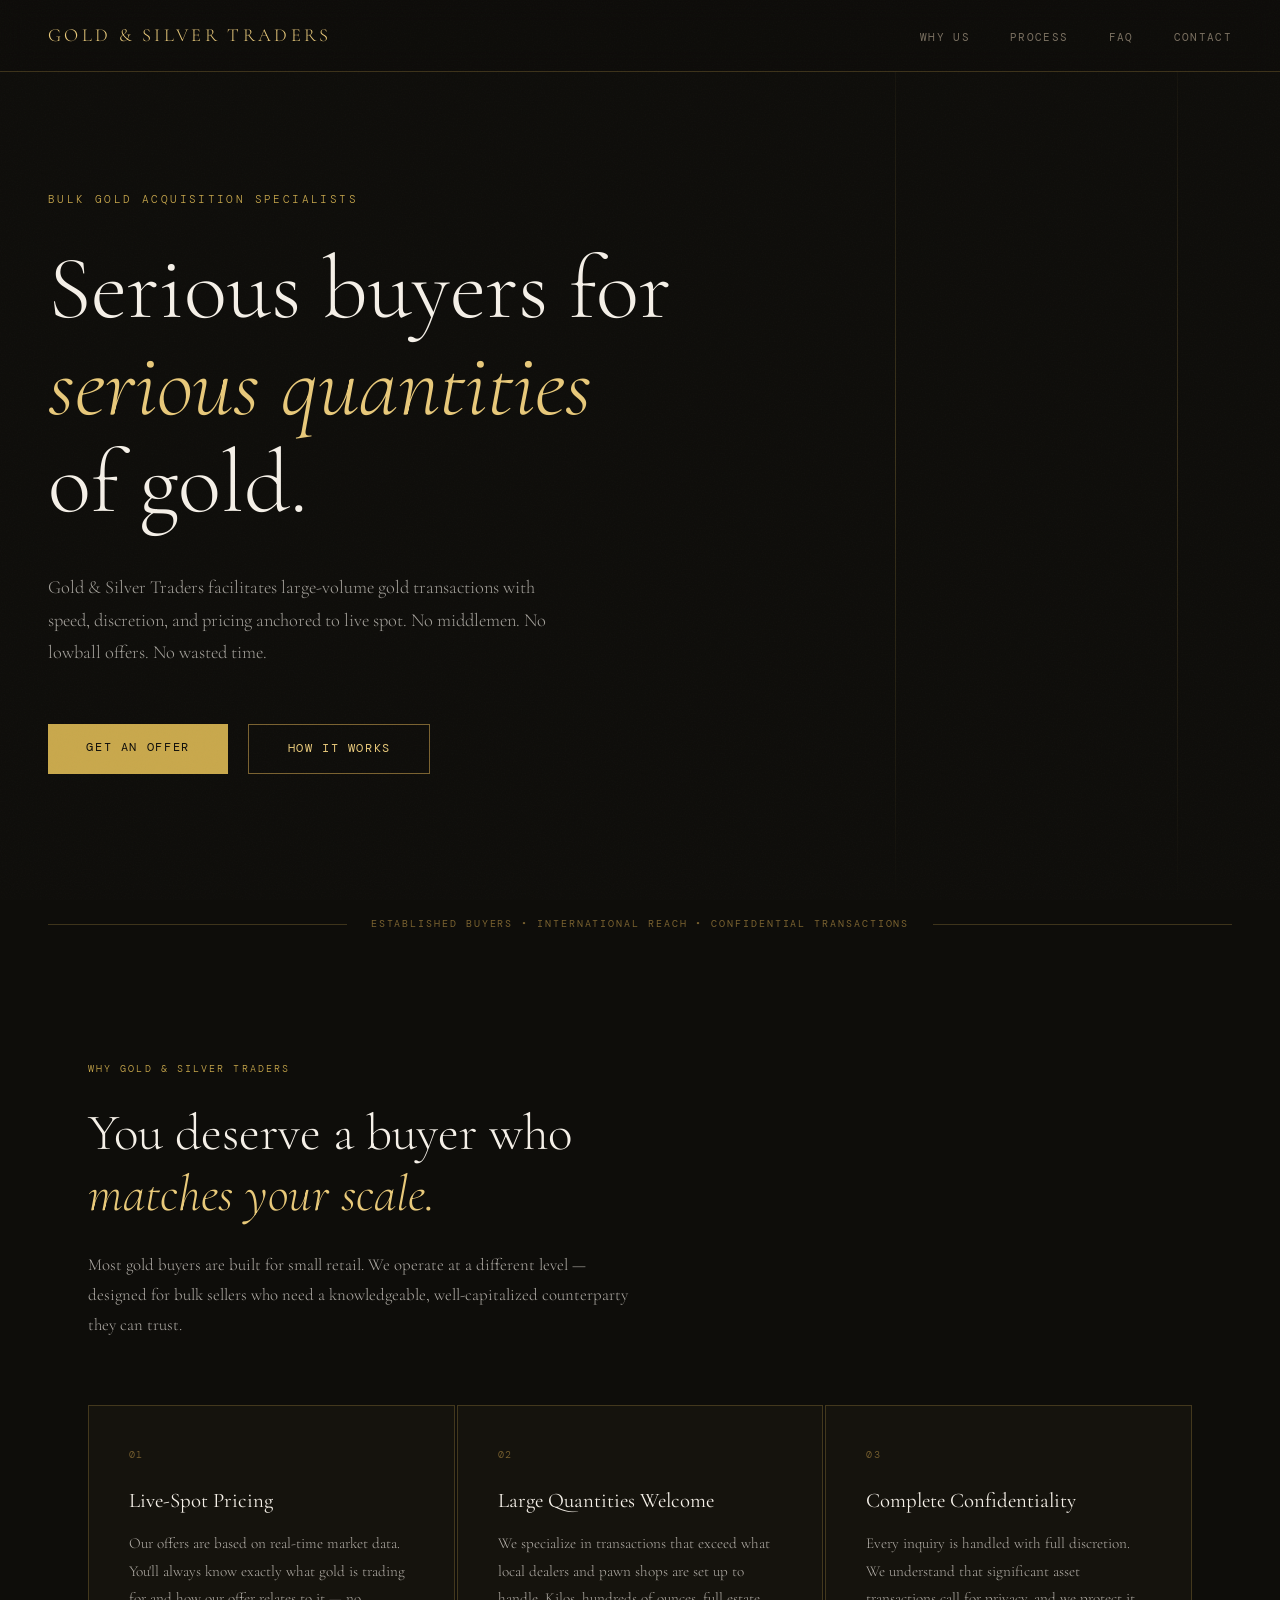
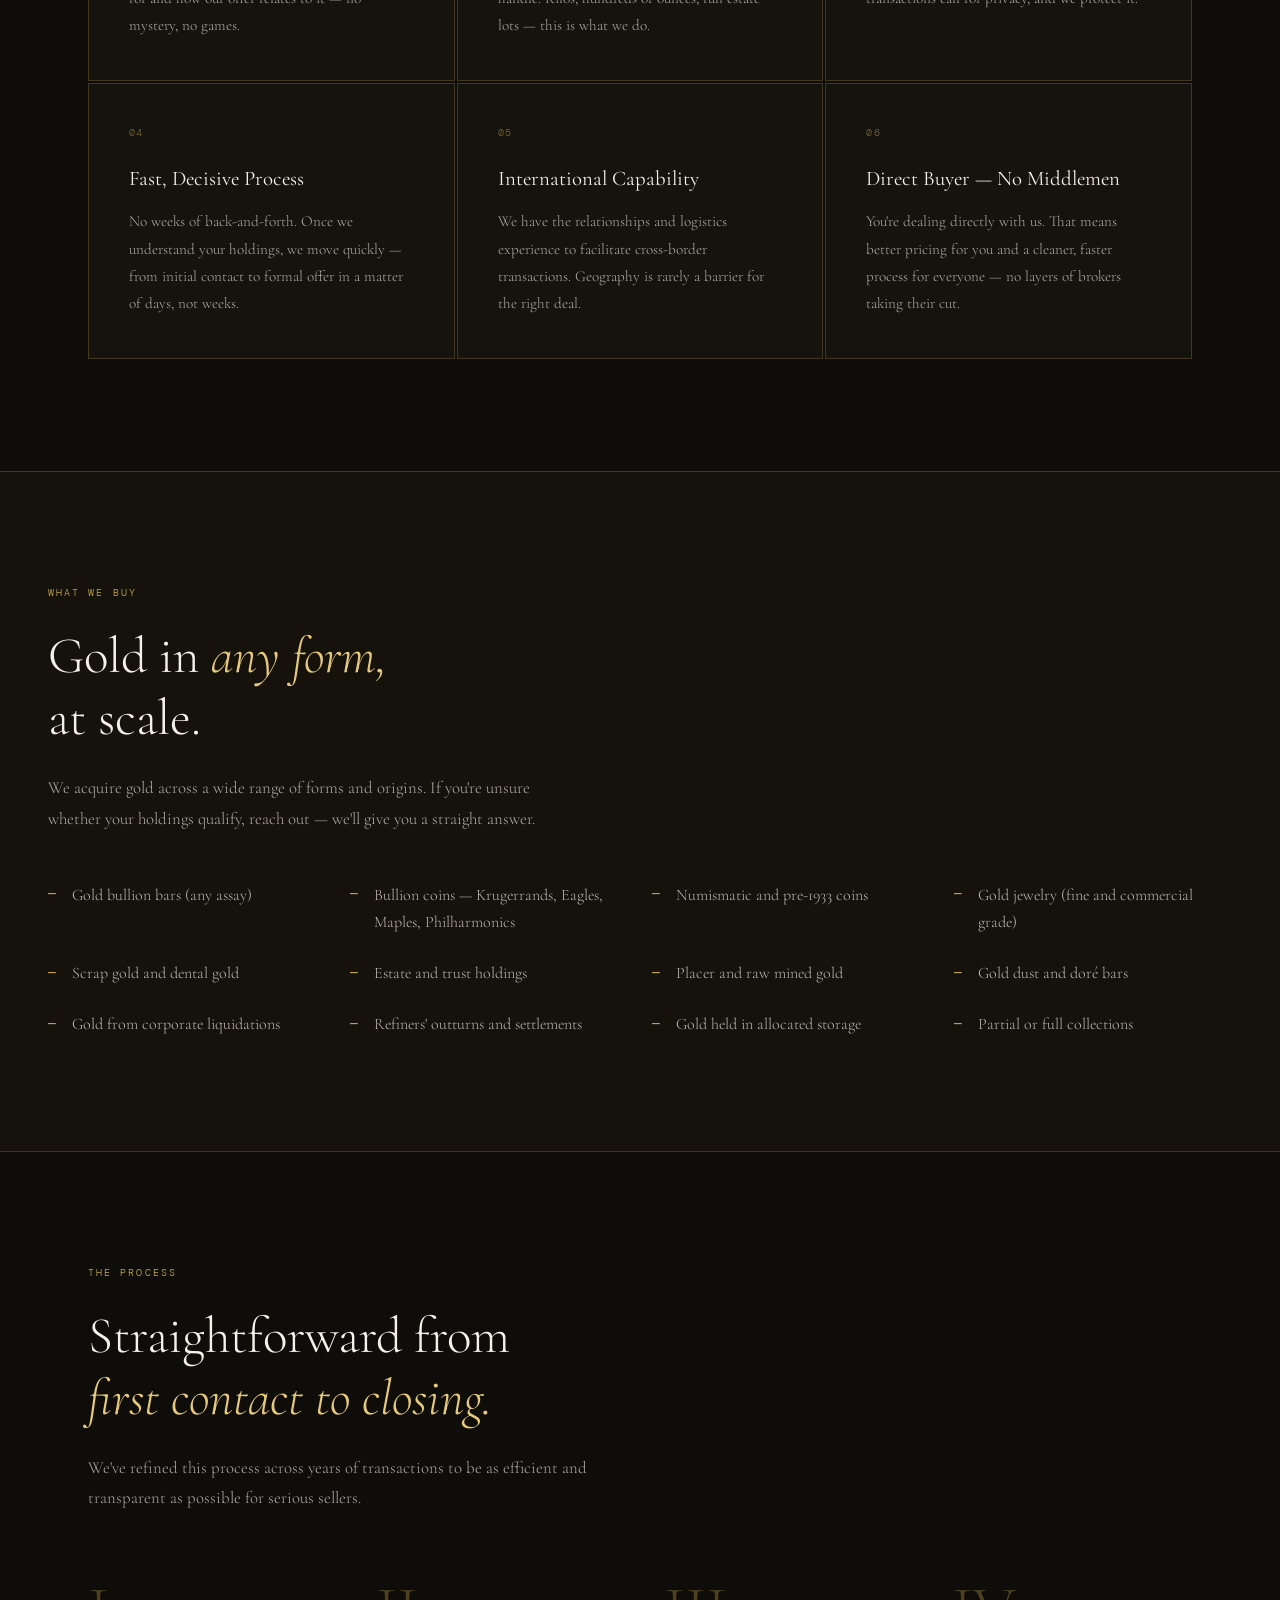
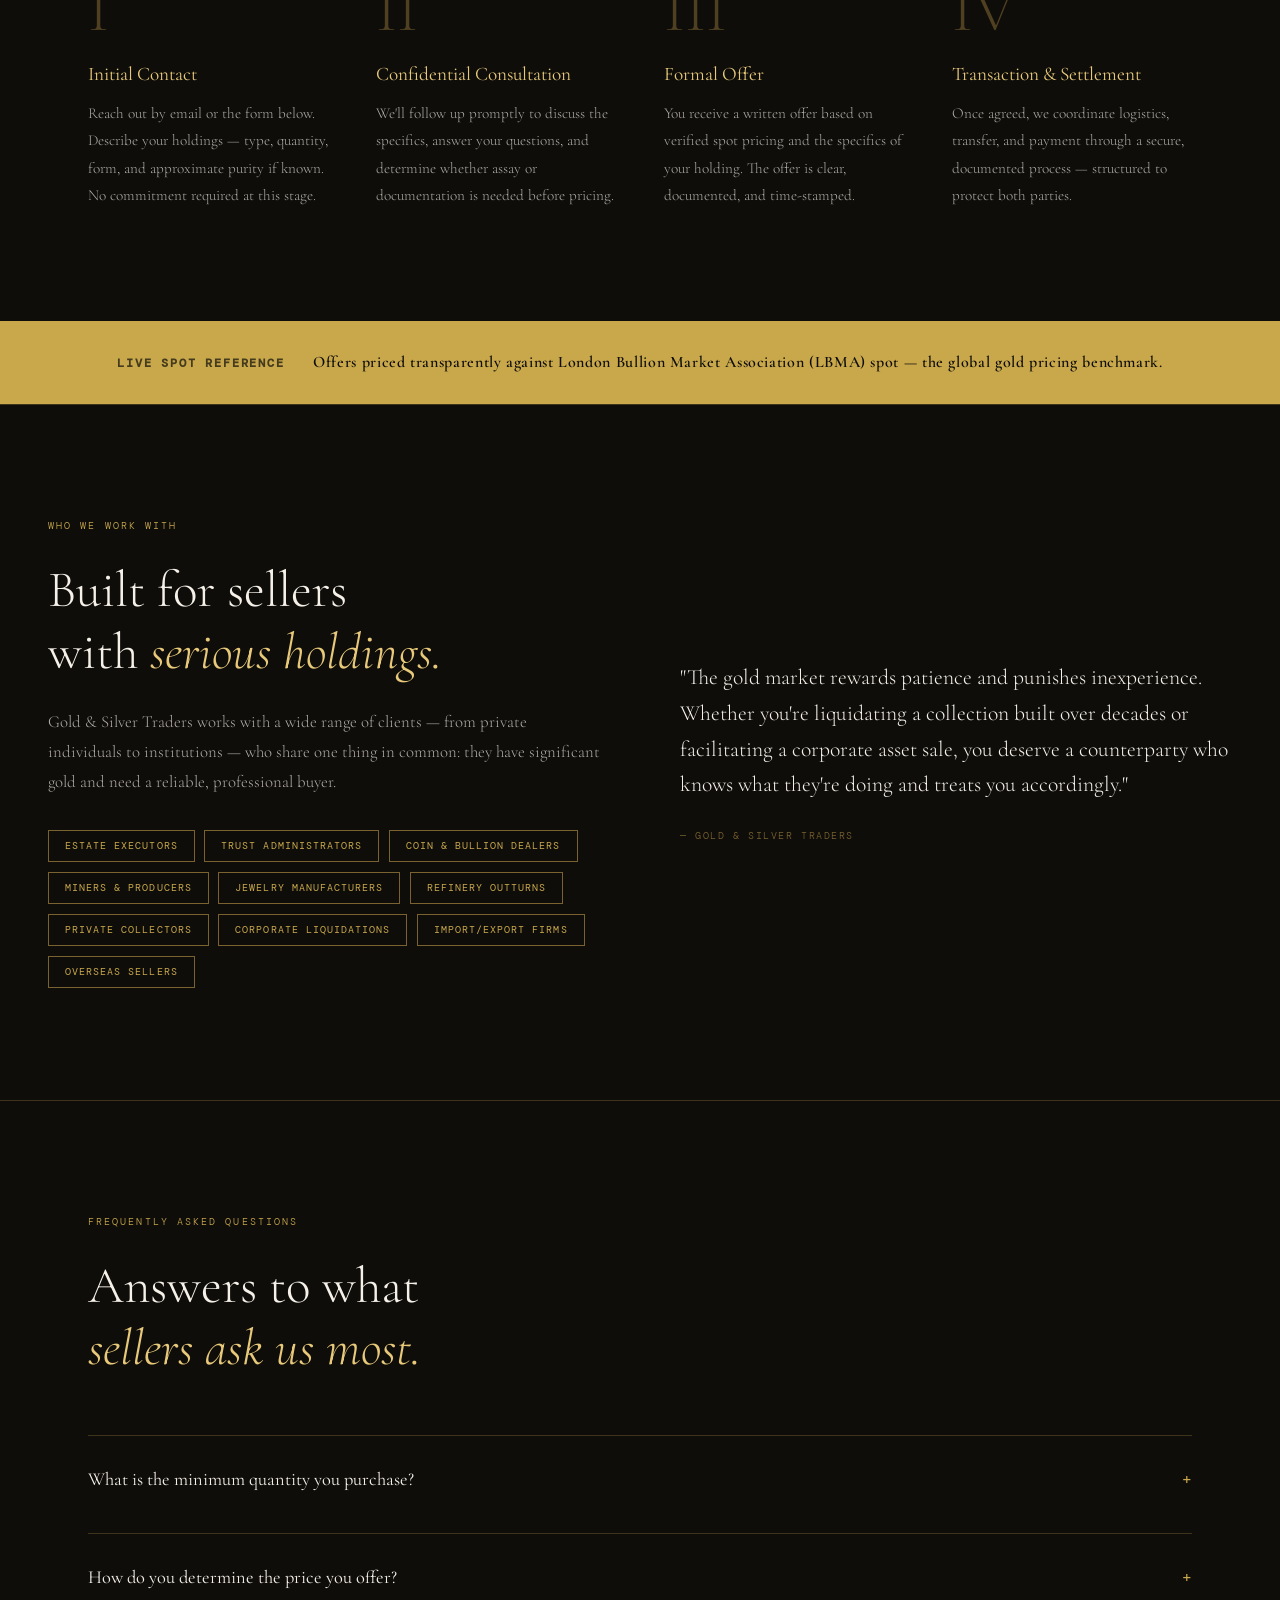
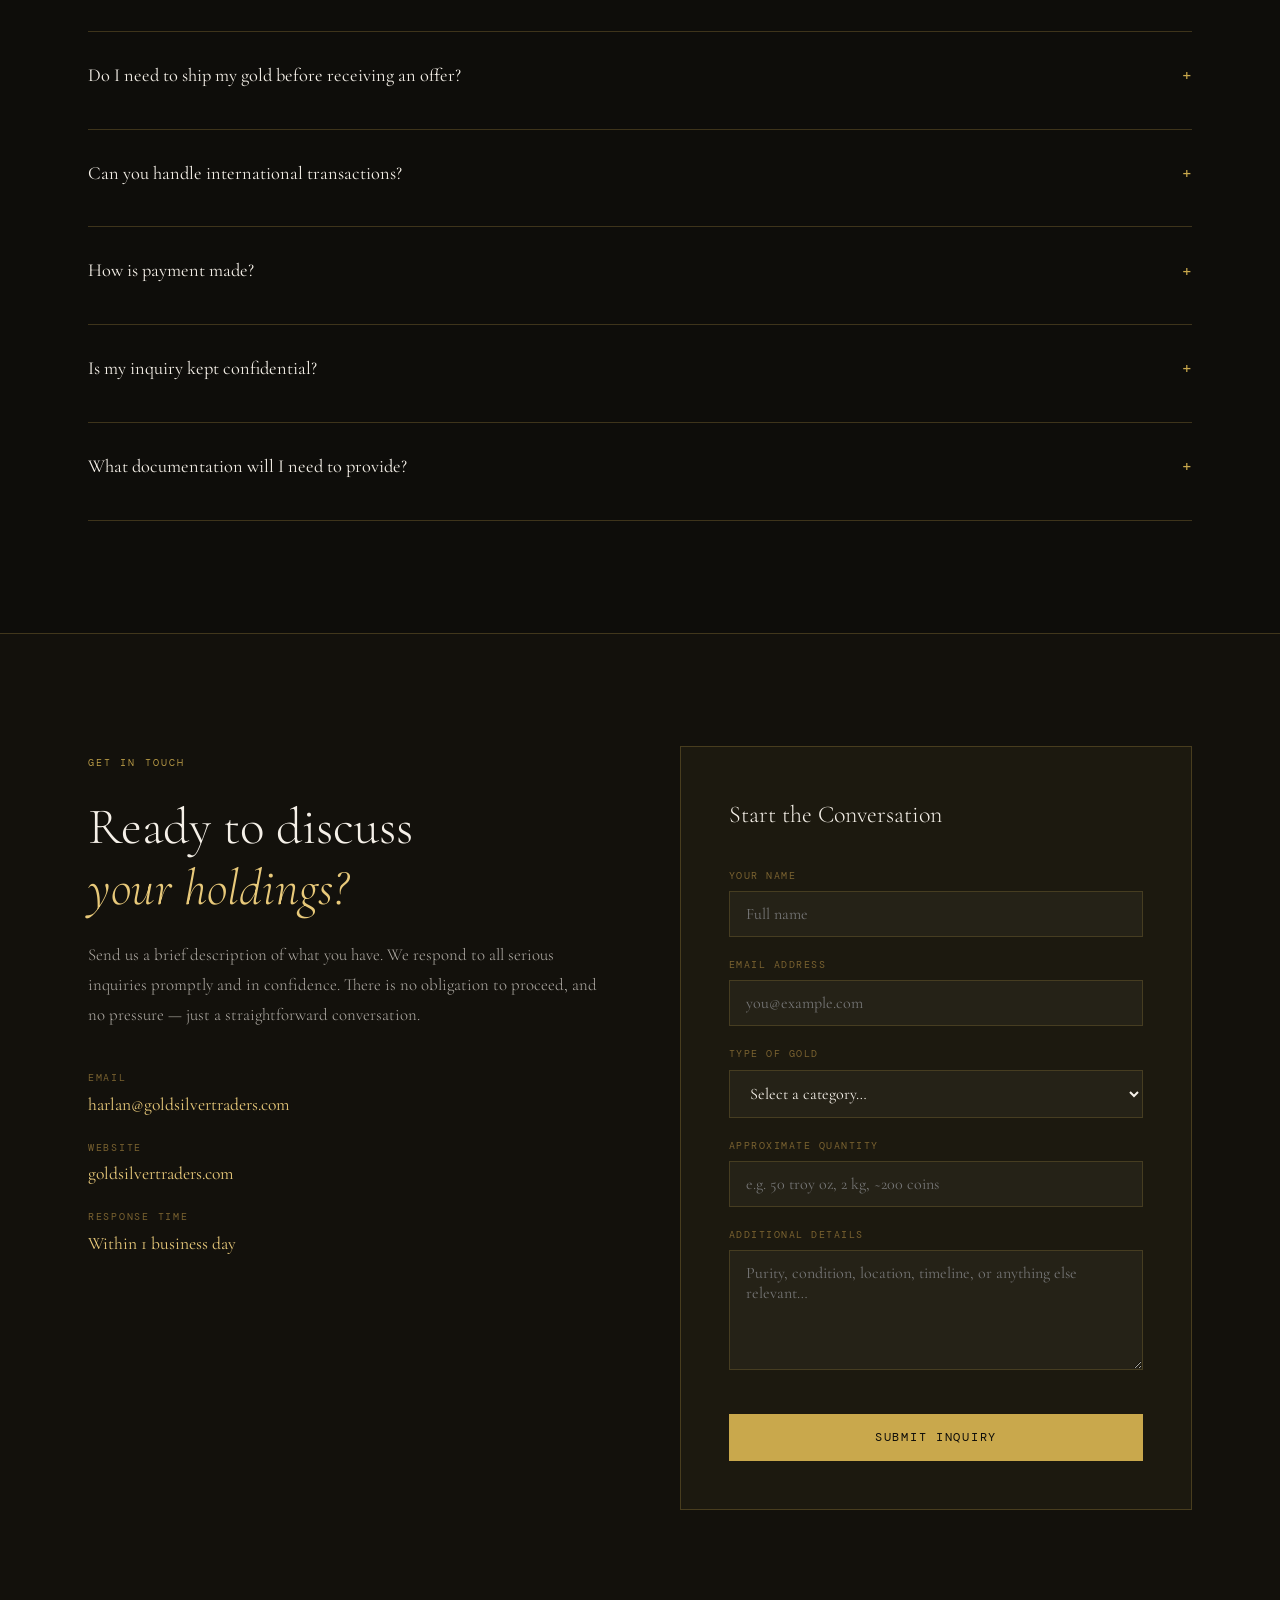
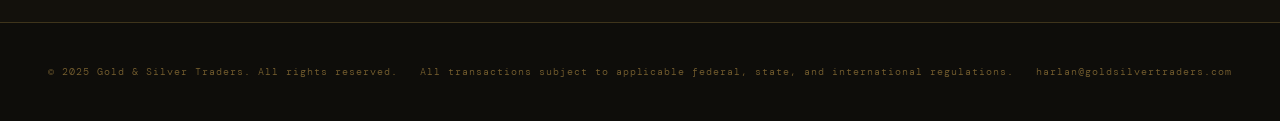
==== index.html @ c1618e03 "Add files via upload" ====
<!DOCTYPE html>
<html lang="en">
<head>
  <meta charset="UTF-8" />
  <meta name="viewport" content="width=device-width, initial-scale=1.0" />
  <title>Gold & Silver Traders — Serious Buyers of Bulk Gold</title>
  <meta name="description" content="Gold & Silver Traders facilitates large-quantity gold transactions for institutions, estates, miners, and dealers. Get a fair, fast, confidential offer." />
  <link rel="preconnect" href="https://fonts.googleapis.com" />
  <link href="https://fonts.googleapis.com/css2?family=Cormorant+Garamond:ital,wght@0,300;0,400;0,600;1,300;1,400&family=DM+Mono:wght@300;400&display=swap" rel="stylesheet" />

  <style>
    :root {
      --gold:       #C9A84C;
      --gold-light: #E8C97A;
      --gold-dim:   #7A6230;
      --ink:        #0E0D0A;
      --paper:      #F5F0E8;
      --paper-deep: #EDE6D6;
      --rule:       rgba(201,168,76,0.25);
      --text:       #2A2619;
      --muted:      #7A7060;
    }

    *, *::before, *::after { box-sizing: border-box; margin: 0; padding: 0; }

    html { scroll-behavior: smooth; }

    body {
      background: var(--ink);
      color: var(--paper);
      font-family: 'Cormorant Garamond', Georgia, serif;
      font-size: 18px;
      line-height: 1.7;
      overflow-x: hidden;
    }

    /* ── TEXTURE OVERLAY ── */
    body::before {
      content: '';
      position: fixed;
      inset: 0;
      background-image: url("data:image/svg+xml,%3Csvg xmlns='http://www.w3.org/2000/svg' width='300' height='300'%3E%3Cfilter id='n'%3E%3CfeTurbulence type='fractalNoise' baseFrequency='0.75' numOctaves='4' stitchTiles='stitch'/%3E%3C/filter%3E%3Crect width='300' height='300' filter='url(%23n)' opacity='0.04'/%3E%3C/svg%3E");
      pointer-events: none;
      z-index: 1000;
      opacity: 0.6;
    }

    /* ── NAV ── */
    nav {
      position: fixed;
      top: 0; left: 0; right: 0;
      z-index: 900;
      display: flex;
      justify-content: space-between;
      align-items: center;
      padding: 1.25rem 3rem;
      border-bottom: 1px solid var(--rule);
      background: rgba(14,13,10,0.92);
      backdrop-filter: blur(12px);
    }

    .nav-logo {
      font-family: 'Cormorant Garamond', serif;
      font-size: 1.15rem;
      font-weight: 300;
      letter-spacing: 0.18em;
      text-transform: uppercase;
      color: var(--gold-light);
    }

    .nav-links {
      display: flex;
      gap: 2.5rem;
      list-style: none;
    }

    .nav-links a {
      font-family: 'DM Mono', monospace;
      font-size: 0.7rem;
      letter-spacing: 0.12em;
      text-transform: uppercase;
      color: var(--muted);
      text-decoration: none;
      transition: color 0.2s;
    }
    .nav-links a:hover { color: var(--gold-light); }

    /* ── HERO ── */
    .hero {
      min-height: 100vh;
      display: flex;
      flex-direction: column;
      justify-content: center;
      padding: 10rem 3rem 6rem;
      position: relative;
      overflow: hidden;
    }

    .hero-bg-line {
      position: absolute;
      right: 8%;
      top: 0; bottom: 0;
      width: 1px;
      background: linear-gradient(to bottom, transparent, var(--gold-dim), transparent);
      opacity: 0.4;
    }
    .hero-bg-line-2 {
      position: absolute;
      right: 30%;
      top: 0; bottom: 0;
      width: 1px;
      background: linear-gradient(to bottom, transparent, var(--rule), transparent);
    }

    .hero-eyebrow {
      font-family: 'DM Mono', monospace;
      font-size: 0.68rem;
      letter-spacing: 0.22em;
      text-transform: uppercase;
      color: var(--gold);
      margin-bottom: 2rem;
      opacity: 0;
      animation: fadeUp 0.8s 0.2s forwards;
    }

    .hero-headline {
      font-size: clamp(3rem, 7vw, 6.5rem);
      font-weight: 300;
      line-height: 1.08;
      max-width: 800px;
      color: var(--paper);
      opacity: 0;
      animation: fadeUp 0.9s 0.35s forwards;
    }

    .hero-headline em {
      font-style: italic;
      color: var(--gold-light);
    }

    .hero-sub {
      margin-top: 2.5rem;
      max-width: 520px;
      font-size: 1.15rem;
      font-weight: 300;
      color: rgba(245,240,232,0.65);
      line-height: 1.75;
      opacity: 0;
      animation: fadeUp 0.9s 0.55s forwards;
    }

    .hero-cta-group {
      margin-top: 3.5rem;
      display: flex;
      gap: 1.25rem;
      flex-wrap: wrap;
      opacity: 0;
      animation: fadeUp 0.9s 0.7s forwards;
    }

    .btn-primary {
      display: inline-block;
      padding: 0.9rem 2.4rem;
      background: var(--gold);
      color: var(--ink);
      font-family: 'DM Mono', monospace;
      font-size: 0.72rem;
      letter-spacing: 0.14em;
      text-transform: uppercase;
      text-decoration: none;
      transition: background 0.2s, transform 0.15s;
    }
    .btn-primary:hover { background: var(--gold-light); transform: translateY(-2px); }

    .btn-ghost {
      display: inline-block;
      padding: 0.9rem 2.4rem;
      border: 1px solid var(--gold-dim);
      color: var(--gold-light);
      font-family: 'DM Mono', monospace;
      font-size: 0.72rem;
      letter-spacing: 0.14em;
      text-transform: uppercase;
      text-decoration: none;
      transition: border-color 0.2s, color 0.2s, transform 0.15s;
    }
    .btn-ghost:hover { border-color: var(--gold-light); color: var(--paper); transform: translateY(-2px); }

    /* ── DIVIDER ── */
    .rule-section {
      display: flex;
      align-items: center;
      gap: 1.5rem;
      padding: 0 3rem;
      margin: 1rem 0;
    }
    .rule-section::before,
    .rule-section::after {
      content: '';
      flex: 1;
      height: 1px;
      background: var(--rule);
    }
    .rule-section span {
      font-family: 'DM Mono', monospace;
      font-size: 0.6rem;
      letter-spacing: 0.2em;
      text-transform: uppercase;
      color: var(--gold-dim);
      white-space: nowrap;
    }

    /* ── SECTION BASE ── */
    section {
      padding: 7rem 3rem;
      max-width: 1200px;
      margin: 0 auto;
    }

    .section-label {
      font-family: 'DM Mono', monospace;
      font-size: 0.65rem;
      letter-spacing: 0.2em;
      text-transform: uppercase;
      color: var(--gold);
      margin-bottom: 1.5rem;
    }

    h2 {
      font-size: clamp(2rem, 4vw, 3.2rem);
      font-weight: 300;
      line-height: 1.2;
      color: var(--paper);
      margin-bottom: 1.5rem;
    }

    h2 em { font-style: italic; color: var(--gold-light); }

    p {
      color: rgba(245,240,232,0.7);
      font-size: 1.05rem;
      font-weight: 300;
      line-height: 1.8;
    }

    /* ── WHY SELL ── */
    .why-grid {
      display: grid;
      grid-template-columns: repeat(auto-fit, minmax(280px, 1fr));
      gap: 2px;
      margin-top: 4rem;
    }

    .why-card {
      background: rgba(201,168,76,0.04);
      border: 1px solid var(--rule);
      padding: 2.5rem;
      position: relative;
      transition: background 0.3s;
    }
    .why-card:hover { background: rgba(201,168,76,0.08); }

    .why-card .card-num {
      font-family: 'DM Mono', monospace;
      font-size: 0.6rem;
      letter-spacing: 0.15em;
      color: var(--gold-dim);
      margin-bottom: 1.25rem;
    }

    .why-card h3 {
      font-size: 1.3rem;
      font-weight: 400;
      color: var(--paper);
      margin-bottom: 0.75rem;
    }

    .why-card p {
      font-size: 0.95rem;
    }

    /* ── WHAT WE BUY ── */
    .buy-section { background: rgba(245,240,232,0.025); }

    .buy-list {
      margin-top: 3rem;
      display: grid;
      grid-template-columns: repeat(auto-fit, minmax(220px, 1fr));
      gap: 1.5rem;
    }

    .buy-item {
      display: flex;
      align-items: flex-start;
      gap: 1rem;
    }

    .buy-item::before {
      content: '—';
      color: var(--gold);
      font-family: 'DM Mono', monospace;
      font-size: 0.8rem;
      flex-shrink: 0;
      margin-top: 0.1rem;
    }

    .buy-item span {
      color: rgba(245,240,232,0.75);
      font-size: 1rem;
      font-weight: 300;
    }

    /* ── HOW IT WORKS ── */
    .process-steps {
      margin-top: 4rem;
      display: grid;
      grid-template-columns: repeat(auto-fit, minmax(200px, 1fr));
      gap: 3rem;
      position: relative;
    }

    .step {
      position: relative;
    }

    .step-num {
      font-family: 'Cormorant Garamond', serif;
      font-size: 4rem;
      font-weight: 300;
      color: var(--gold-dim);
      line-height: 1;
      margin-bottom: 1rem;
      opacity: 0.6;
    }

    .step h3 {
      font-size: 1.2rem;
      font-weight: 400;
      color: var(--gold-light);
      margin-bottom: 0.6rem;
    }

    .step p { font-size: 0.95rem; }

    /* ── WHO WE SERVE ── */
    .who-section {
      border-top: 1px solid var(--rule);
      border-bottom: 1px solid var(--rule);
    }

    .who-inner {
      display: grid;
      grid-template-columns: 1fr 1fr;
      gap: 5rem;
      align-items: center;
    }

    .who-tags {
      display: flex;
      flex-wrap: wrap;
      gap: 0.6rem;
      margin-top: 2rem;
    }

    .tag {
      border: 1px solid var(--gold-dim);
      padding: 0.4rem 1rem;
      font-family: 'DM Mono', monospace;
      font-size: 0.65rem;
      letter-spacing: 0.1em;
      text-transform: uppercase;
      color: var(--gold);
    }

    /* ── PRICING NOTE ── */
    .pricing-strip {
      background: var(--gold);
      color: var(--ink);
      text-align: center;
      padding: 1.75rem 3rem;
      font-size: 1rem;
      font-weight: 600;
      letter-spacing: 0.04em;
    }

    .pricing-strip span {
      font-family: 'DM Mono', monospace;
      font-size: 0.75rem;
      letter-spacing: 0.15em;
      text-transform: uppercase;
      margin-right: 1.5rem;
      opacity: 0.7;
    }

    /* ── FAQ ── */
    .faq-list {
      margin-top: 3.5rem;
      display: flex;
      flex-direction: column;
      gap: 0;
    }

    .faq-item {
      border-top: 1px solid var(--rule);
      padding: 1.75rem 0;
    }
    .faq-item:last-child { border-bottom: 1px solid var(--rule); }

    .faq-q {
      font-size: 1.15rem;
      font-weight: 400;
      color: var(--paper);
      margin-bottom: 0.6rem;
      cursor: pointer;
      display: flex;
      justify-content: space-between;
      align-items: center;
    }

    .faq-q::after {
      content: '+';
      font-family: 'DM Mono', monospace;
      font-size: 1rem;
      color: var(--gold);
      flex-shrink: 0;
    }

    .faq-a {
      font-size: 0.98rem;
      color: rgba(245,240,232,0.65);
      line-height: 1.8;
      display: none;
      padding-top: 0.5rem;
    }

    .faq-item.open .faq-a { display: block; }
    .faq-item.open .faq-q::after { content: '−'; }

    /* ── CONTACT ── */
    .contact-section {
      max-width: 1200px;
      margin: 0 auto;
      padding: 7rem 3rem;
      display: grid;
      grid-template-columns: 1fr 1fr;
      gap: 5rem;
      align-items: start;
    }

    .contact-form-wrap {
      background: rgba(201,168,76,0.05);
      border: 1px solid var(--rule);
      padding: 3rem;
    }

    .contact-form-wrap h3 {
      font-size: 1.5rem;
      font-weight: 300;
      color: var(--paper);
      margin-bottom: 2rem;
    }

    .form-row {
      display: flex;
      flex-direction: column;
      gap: 1.25rem;
    }

    .form-field {
      display: flex;
      flex-direction: column;
      gap: 0.4rem;
    }

    label {
      font-family: 'DM Mono', monospace;
      font-size: 0.62rem;
      letter-spacing: 0.15em;
      text-transform: uppercase;
      color: var(--gold-dim);
    }

    input, select, textarea {
      background: rgba(245,240,232,0.04);
      border: 1px solid rgba(201,168,76,0.2);
      color: var(--paper);
      font-family: 'Cormorant Garamond', serif;
      font-size: 1rem;
      padding: 0.75rem 1rem;
      outline: none;
      transition: border-color 0.2s;
      width: 100%;
    }

    input:focus, select:focus, textarea:focus {
      border-color: var(--gold);
    }

    select option { background: var(--ink); }

    textarea { min-height: 120px; resize: vertical; }

    .form-submit {
      margin-top: 1.5rem;
      width: 100%;
      padding: 1rem;
      background: var(--gold);
      color: var(--ink);
      border: none;
      font-family: 'DM Mono', monospace;
      font-size: 0.72rem;
      letter-spacing: 0.15em;
      text-transform: uppercase;
      cursor: pointer;
      transition: background 0.2s;
    }
    .form-submit:hover { background: var(--gold-light); }

    .contact-info { padding-top: 0.5rem; }
    .contact-info h2 { margin-bottom: 1.25rem; }
    .contact-info p { margin-bottom: 1.5rem; }

    .contact-detail {
      margin-top: 2.5rem;
      display: flex;
      flex-direction: column;
      gap: 1.25rem;
    }

    .c-row {
      display: flex;
      flex-direction: column;
      gap: 0.2rem;
    }

    .c-row .c-label {
      font-family: 'DM Mono', monospace;
      font-size: 0.6rem;
      letter-spacing: 0.18em;
      text-transform: uppercase;
      color: var(--gold-dim);
    }

    .c-row a, .c-row span {
      color: var(--gold-light);
      font-size: 1.1rem;
      text-decoration: none;
    }
    .c-row a:hover { text-decoration: underline; }

    /* ── FOOTER ── */
    footer {
      border-top: 1px solid var(--rule);
      padding: 2.5rem 3rem;
      display: flex;
      justify-content: space-between;
      align-items: center;
      flex-wrap: wrap;
      gap: 1rem;
    }

    footer p {
      font-family: 'DM Mono', monospace;
      font-size: 0.62rem;
      letter-spacing: 0.1em;
      color: var(--gold-dim);
    }

    /* ── ANIMATIONS ── */
    @keyframes fadeUp {
      from { opacity: 0; transform: translateY(24px); }
      to   { opacity: 1; transform: translateY(0); }
    }

    /* ── RESPONSIVE ── */
    @media (max-width: 768px) {
      nav { padding: 1rem 1.5rem; }
      .nav-links { gap: 1.5rem; }
      section { padding: 5rem 1.5rem; }
      .hero { padding: 8rem 1.5rem 5rem; }
      .who-inner { grid-template-columns: 1fr; gap: 2.5rem; }
      .contact-section { grid-template-columns: 1fr; padding: 5rem 1.5rem; }
      footer { padding: 2rem 1.5rem; }
    }
  </style>
</head>
<body>

  <!-- NAV -->
  <nav>
    <div class="nav-logo">Gold &amp; Silver Traders</div>
    <ul class="nav-links">
      <li><a href="#why">Why Us</a></li>
      <li><a href="#process">Process</a></li>
      <li><a href="#faq">FAQ</a></li>
      <li><a href="#contact">Contact</a></li>
    </ul>
  </nav>

  <!-- HERO -->
  <div class="hero">
    <div class="hero-bg-line"></div>
    <div class="hero-bg-line-2"></div>

    <p class="hero-eyebrow">Bulk Gold Acquisition Specialists</p>
    <h1 class="hero-headline">
      Serious buyers for<br><em>serious quantities</em><br>of gold.
    </h1>
    <p class="hero-sub">
      Gold &amp; Silver Traders facilitates large-volume gold transactions with speed, discretion, and pricing anchored to live spot. No middlemen. No lowball offers. No wasted time.
    </p>
    <div class="hero-cta-group">
      <a href="#contact" class="btn-primary">Get an Offer</a>
      <a href="#process" class="btn-ghost">How It Works</a>
    </div>
  </div>

  <div class="rule-section"><span>Established buyers &bull; International reach &bull; Confidential transactions</span></div>

  <!-- WHY SELL WITH US -->
  <section id="why">
    <p class="section-label">Why Gold &amp; Silver Traders</p>
    <h2>You deserve a buyer who<br><em>matches your scale.</em></h2>
    <p style="max-width:560px;">Most gold buyers are built for small retail. We operate at a different level — designed for bulk sellers who need a knowledgeable, well-capitalized counterparty they can trust.</p>

    <div class="why-grid">
      <div class="why-card">
        <p class="card-num">01</p>
        <h3>Live-Spot Pricing</h3>
        <p>Our offers are based on real-time market data. You'll always know exactly what gold is trading for and how our offer relates to it — no mystery, no games.</p>
      </div>
      <div class="why-card">
        <p class="card-num">02</p>
        <h3>Large Quantities Welcome</h3>
        <p>We specialize in transactions that exceed what local dealers and pawn shops are set up to handle. Kilos, hundreds of ounces, full estate lots — this is what we do.</p>
      </div>
      <div class="why-card">
        <p class="card-num">03</p>
        <h3>Complete Confidentiality</h3>
        <p>Every inquiry is handled with full discretion. We understand that significant asset transactions call for privacy, and we protect it.</p>
      </div>
      <div class="why-card">
        <p class="card-num">04</p>
        <h3>Fast, Decisive Process</h3>
        <p>No weeks of back-and-forth. Once we understand your holdings, we move quickly — from initial contact to formal offer in a matter of days, not weeks.</p>
      </div>
      <div class="why-card">
        <p class="card-num">05</p>
        <h3>International Capability</h3>
        <p>We have the relationships and logistics experience to facilitate cross-border transactions. Geography is rarely a barrier for the right deal.</p>
      </div>
      <div class="why-card">
        <p class="card-num">06</p>
        <h3>Direct Buyer — No Middlemen</h3>
        <p>You're dealing directly with us. That means better pricing for you and a cleaner, faster process for everyone — no layers of brokers taking their cut.</p>
      </div>
    </div>
  </section>

  <!-- WHAT WE BUY -->
  <section id="what" style="background: rgba(201,168,76,0.03); border-top: 1px solid var(--rule); border-bottom: 1px solid var(--rule); max-width:100%">
    <div style="max-width:1200px; margin:0 auto;">
      <p class="section-label">What We Buy</p>
      <h2>Gold in <em>any form,</em><br>at scale.</h2>
      <p style="max-width:520px;">We acquire gold across a wide range of forms and origins. If you're unsure whether your holdings qualify, reach out — we'll give you a straight answer.</p>

      <div class="buy-list" style="margin-top:3rem;">
        <div class="buy-item"><span>Gold bullion bars (any assay)</span></div>
        <div class="buy-item"><span>Bullion coins — Krugerrands, Eagles, Maples, Philharmonics</span></div>
        <div class="buy-item"><span>Numismatic and pre-1933 coins</span></div>
        <div class="buy-item"><span>Gold jewelry (fine and commercial grade)</span></div>
        <div class="buy-item"><span>Scrap gold and dental gold</span></div>
        <div class="buy-item"><span>Estate and trust holdings</span></div>
        <div class="buy-item"><span>Placer and raw mined gold</span></div>
        <div class="buy-item"><span>Gold dust and doré bars</span></div>
        <div class="buy-item"><span>Gold from corporate liquidations</span></div>
        <div class="buy-item"><span>Refiners' outturns and settlements</span></div>
        <div class="buy-item"><span>Gold held in allocated storage</span></div>
        <div class="buy-item"><span>Partial or full collections</span></div>
      </div>
    </div>
  </section>

  <!-- HOW IT WORKS -->
  <section id="process">
    <p class="section-label">The Process</p>
    <h2>Straightforward from<br><em>first contact to closing.</em></h2>
    <p style="max-width:540px;">We've refined this process across years of transactions to be as efficient and transparent as possible for serious sellers.</p>

    <div class="process-steps">
      <div class="step">
        <div class="step-num">I</div>
        <h3>Initial Contact</h3>
        <p>Reach out by email or the form below. Describe your holdings — type, quantity, form, and approximate purity if known. No commitment required at this stage.</p>
      </div>
      <div class="step">
        <div class="step-num">II</div>
        <h3>Confidential Consultation</h3>
        <p>We'll follow up promptly to discuss the specifics, answer your questions, and determine whether assay or documentation is needed before pricing.</p>
      </div>
      <div class="step">
        <div class="step-num">III</div>
        <h3>Formal Offer</h3>
        <p>You receive a written offer based on verified spot pricing and the specifics of your holding. The offer is clear, documented, and time-stamped.</p>
      </div>
      <div class="step">
        <div class="step-num">IV</div>
        <h3>Transaction &amp; Settlement</h3>
        <p>Once agreed, we coordinate logistics, transfer, and payment through a secure, documented process — structured to protect both parties.</p>
      </div>
    </div>
  </section>

  <!-- PRICING STRIP -->
  <div class="pricing-strip">
    <span>Live Spot Reference</span>
    Offers priced transparently against London Bullion Market Association (LBMA) spot — the global gold pricing benchmark.
  </div>

  <!-- WHO WE SERVE -->
  <section id="who" style="max-width:100%; border-top: 1px solid var(--rule); border-bottom: 1px solid var(--rule);">
    <div class="who-inner" style="max-width:1200px; margin:0 auto;">
      <div>
        <p class="section-label">Who We Work With</p>
        <h2>Built for sellers<br>with <em>serious holdings.</em></h2>
        <p>Gold &amp; Silver Traders works with a wide range of clients — from private individuals to institutions — who share one thing in common: they have significant gold and need a reliable, professional buyer.</p>
        <div class="who-tags">
          <span class="tag">Estate Executors</span>
          <span class="tag">Trust Administrators</span>
          <span class="tag">Coin &amp; Bullion Dealers</span>
          <span class="tag">Miners &amp; Producers</span>
          <span class="tag">Jewelry Manufacturers</span>
          <span class="tag">Refinery Outturns</span>
          <span class="tag">Private Collectors</span>
          <span class="tag">Corporate Liquidations</span>
          <span class="tag">Import/Export Firms</span>
          <span class="tag">Overseas Sellers</span>
        </div>
      </div>
      <div>
        <p style="font-size:1.35rem; font-weight:300; line-height:1.65; color:var(--paper);">
          "The gold market rewards patience and punishes inexperience. Whether you're liquidating a collection built over decades or facilitating a corporate asset sale, you deserve a counterparty who knows what they're doing and treats you accordingly."
        </p>
        <p style="margin-top:1.5rem; font-family:'DM Mono', monospace; font-size:0.65rem; letter-spacing:0.15em; text-transform:uppercase; color:var(--gold-dim);">— Gold &amp; Silver Traders</p>
      </div>
    </div>
  </section>

  <!-- FAQ -->
  <section id="faq">
    <p class="section-label">Frequently Asked Questions</p>
    <h2>Answers to what<br><em>sellers ask us most.</em></h2>

    <div class="faq-list">
      <div class="faq-item">
        <div class="faq-q">What is the minimum quantity you purchase?</div>
        <div class="faq-a">We focus on bulk transactions, but we evaluate each inquiry individually. As a general guideline, sellers with 10 or more troy ounces of gold will receive our full attention. For very large holdings — kilograms and above — we have dedicated processes in place.</div>
      </div>
      <div class="faq-item">
        <div class="faq-q">How do you determine the price you offer?</div>
        <div class="faq-a">Our offers are anchored to the LBMA spot price at the time of the transaction, adjusted for the form, purity, and condition of the gold. We are transparent about the calculation — you'll see exactly how the offer is derived.</div>
      </div>
      <div class="faq-item">
        <div class="faq-q">Do I need to ship my gold before receiving an offer?</div>
        <div class="faq-a">No. We provide preliminary offers based on your description and documentation before any gold changes hands. Physical verification, if required, is coordinated only after terms are agreed upon in principle.</div>
      </div>
      <div class="faq-item">
        <div class="faq-q">Can you handle international transactions?</div>
        <div class="faq-a">Yes. We have experience facilitating cross-border gold transactions in compliance with applicable export and import regulations. International sellers are welcome to reach out, and we'll discuss the specifics of your situation directly.</div>
      </div>
      <div class="faq-item">
        <div class="faq-q">How is payment made?</div>
        <div class="faq-a">Payment is made via secure wire transfer upon completion of the transaction. All terms, including payment method and timing, are agreed upon in writing before any transfer of gold takes place.</div>
      </div>
      <div class="faq-item">
        <div class="faq-q">Is my inquiry kept confidential?</div>
        <div class="faq-a">Absolutely. All inquiries, communications, and transaction details are held in strict confidence. We never share seller information with third parties without explicit consent.</div>
      </div>
      <div class="faq-item">
        <div class="faq-q">What documentation will I need to provide?</div>
        <div class="faq-a">Requirements vary by transaction size and origin of the gold. At minimum, standard identification and proof of ownership are required. We'll walk you through any documentation needs during our initial consultation — nothing will catch you off guard.</div>
      </div>
    </div>
  </section>

  <!-- CONTACT -->
  <div id="contact" style="background: rgba(201,168,76,0.025); border-top: 1px solid var(--rule);">
    <div class="contact-section">
      <div class="contact-info">
        <p class="section-label">Get In Touch</p>
        <h2>Ready to discuss<br><em>your holdings?</em></h2>
        <p>Send us a brief description of what you have. We respond to all serious inquiries promptly and in confidence. There is no obligation to proceed, and no pressure — just a straightforward conversation.</p>
        <div class="contact-detail">
          <div class="c-row">
            <span class="c-label">Email</span>
            <a href="mailto:harlan@goldsilvertraders.com">harlan@goldsilvertraders.com</a>
          </div>
          <div class="c-row">
            <span class="c-label">Website</span>
            <span>goldsilvertraders.com</span>
          </div>
          <div class="c-row">
            <span class="c-label">Response Time</span>
            <span>Within 1 business day</span>
          </div>
        </div>
      </div>

      <div class="contact-form-wrap">
        <h3>Start the Conversation</h3>
        <form action="https://formspree.io/f/YOUR_FORM_ID" method="POST">
          <div class="form-row">
            <div class="form-field">
              <label for="name">Your Name</label>
              <input type="text" id="name" name="name" placeholder="Full name" required />
            </div>
            <div class="form-field">
              <label for="email">Email Address</label>
              <input type="email" id="email" name="email" placeholder="you@example.com" required />
            </div>
            <div class="form-field">
              <label for="type">Type of Gold</label>
              <select id="type" name="gold_type">
                <option value="">Select a category…</option>
                <option>Bullion bars</option>
                <option>Bullion coins</option>
                <option>Numismatic coins</option>
                <option>Jewelry</option>
                <option>Scrap / dental gold</option>
                <option>Placer / raw gold</option>
                <option>Estate or trust holding</option>
                <option>Other / mixed</option>
              </select>
            </div>
            <div class="form-field">
              <label for="quantity">Approximate Quantity</label>
              <input type="text" id="quantity" name="quantity" placeholder="e.g. 50 troy oz, 2 kg, ~200 coins" />
            </div>
            <div class="form-field">
              <label for="message">Additional Details</label>
              <textarea id="message" name="message" placeholder="Purity, condition, location, timeline, or anything else relevant…"></textarea>
            </div>
            <button type="submit" class="form-submit">Submit Inquiry</button>
          </div>
        </form>
      </div>
    </div>
  </div>

  <!-- FOOTER -->
  <footer>
    <p>&copy; 2025 Gold &amp; Silver Traders. All rights reserved.</p>
    <p>All transactions subject to applicable federal, state, and international regulations.</p>
    <p><a href="mailto:harlan@goldsilvertraders.com" style="color:var(--gold-dim); text-decoration:none;">harlan@goldsilvertraders.com</a></p>
  </footer>

  <script>
    // FAQ accordion
    document.querySelectorAll('.faq-q').forEach(q => {
      q.addEventListener('click', () => {
        const item = q.closest('.faq-item');
        const wasOpen = item.classList.contains('open');
        document.querySelectorAll('.faq-item').forEach(i => i.classList.remove('open'));
        if (!wasOpen) item.classList.add('open');
      });
    });
  </script>
</body>
</html>
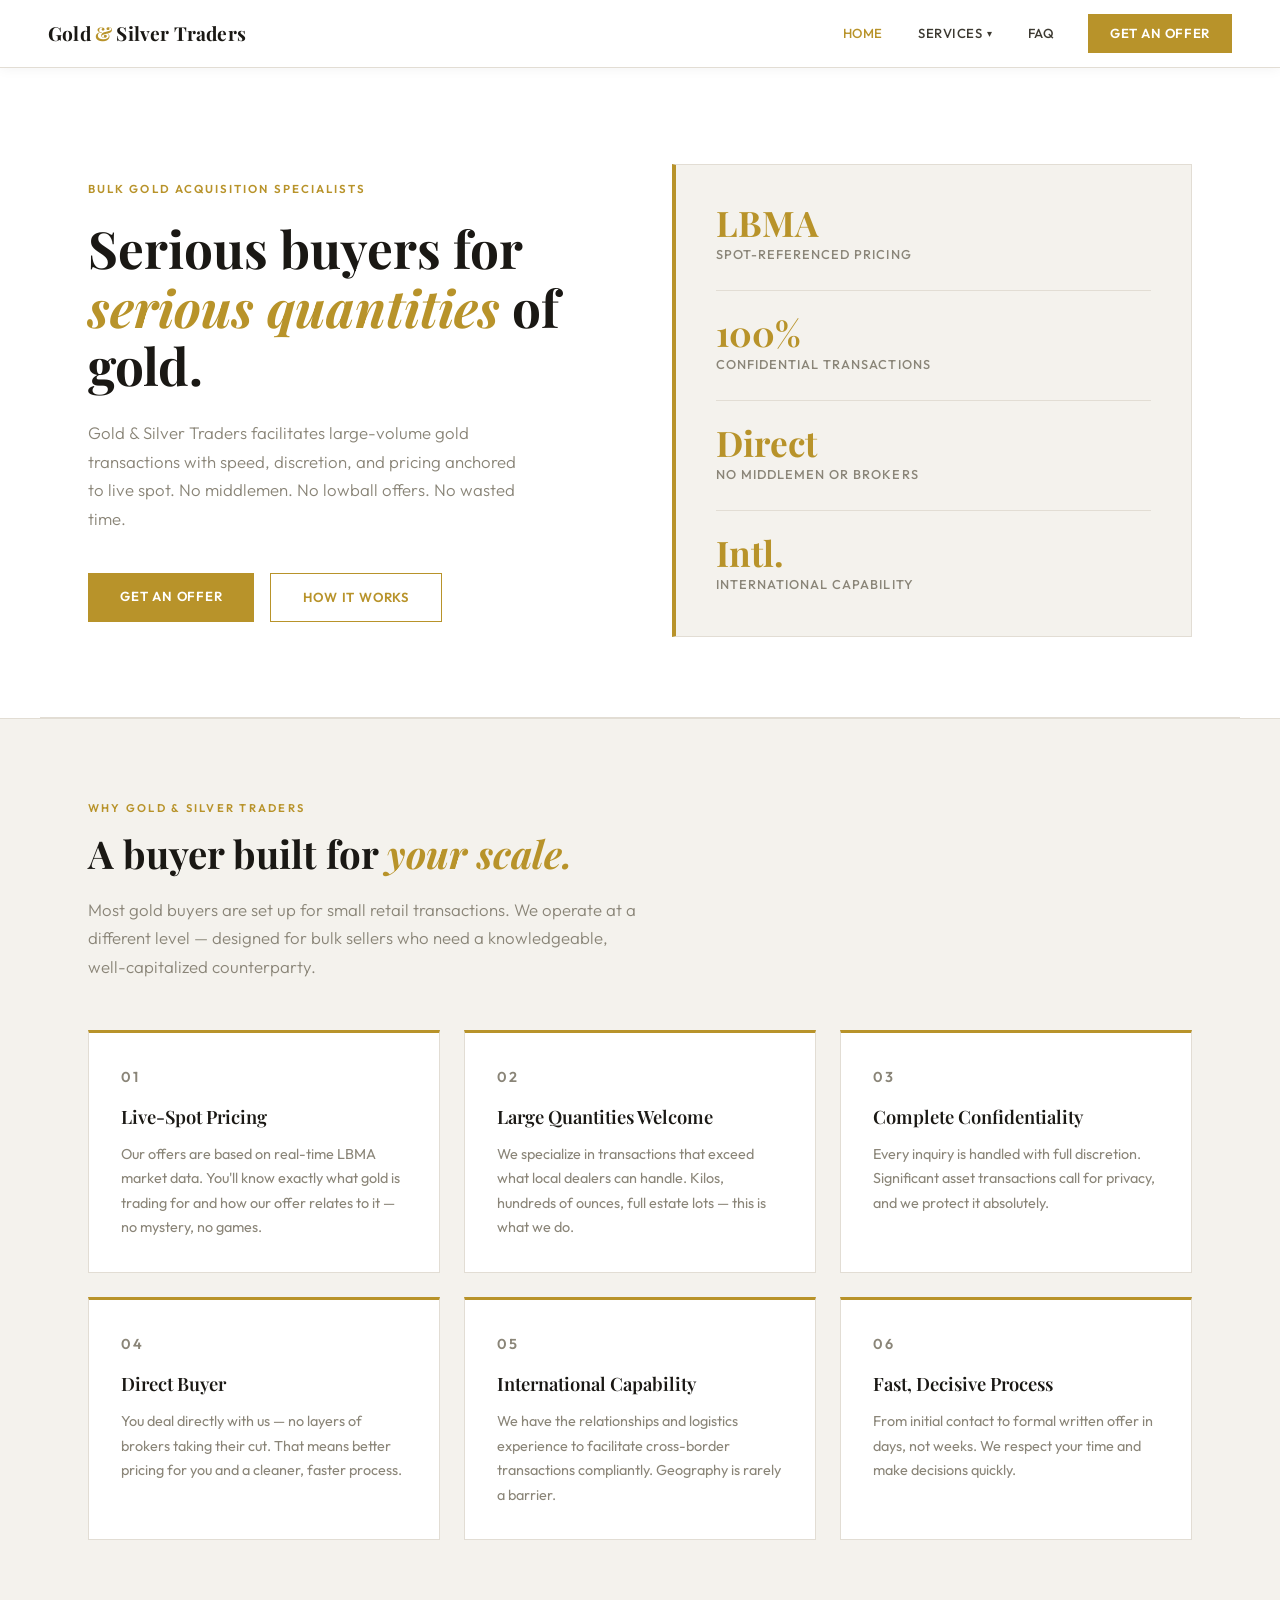
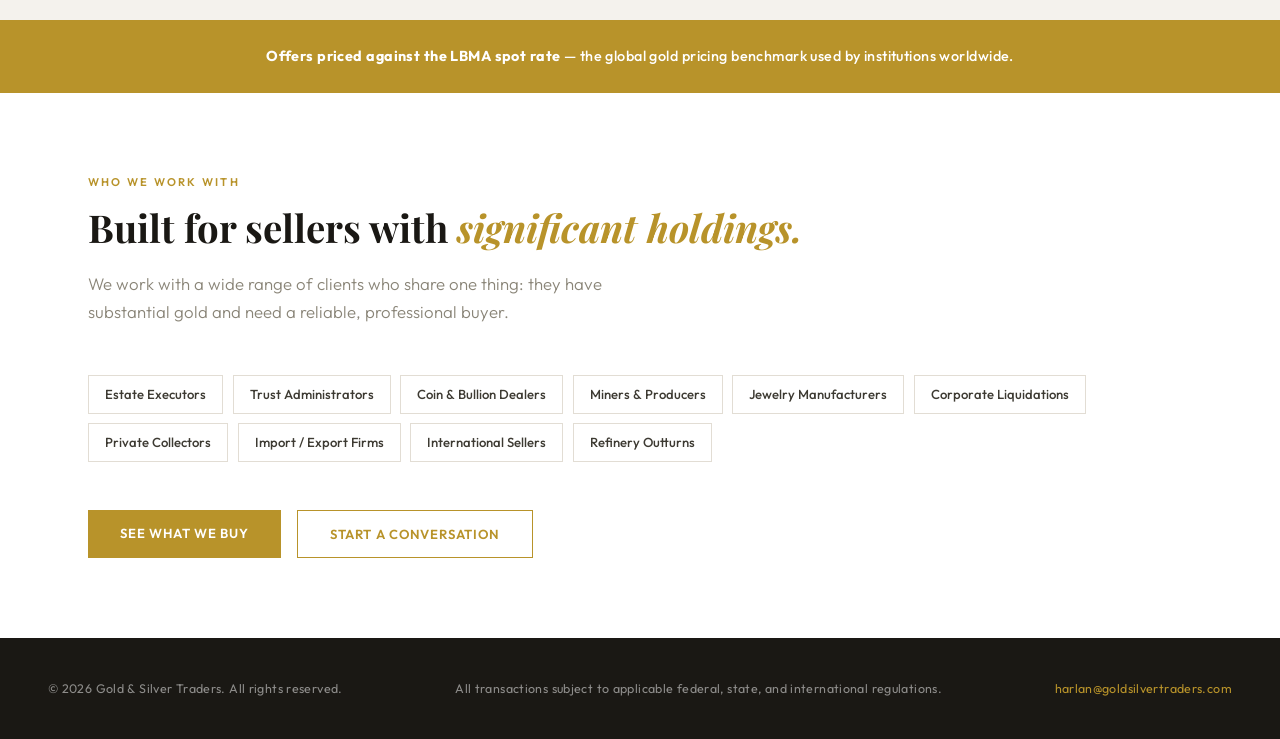
==== commit b4a73b62: "Add files via upload" ====
--- a/index.html
+++ b/index.html
@@ -4,866 +4,123 @@
   <meta charset="UTF-8" />
   <meta name="viewport" content="width=device-width, initial-scale=1.0" />
   <title>Gold & Silver Traders — Serious Buyers of Bulk Gold</title>
-  <meta name="description" content="Gold & Silver Traders facilitates large-quantity gold transactions for institutions, estates, miners, and dealers. Get a fair, fast, confidential offer." />
-  <link rel="preconnect" href="https://fonts.googleapis.com" />
-  <link href="https://fonts.googleapis.com/css2?family=Cormorant+Garamond:ital,wght@0,300;0,400;0,600;1,300;1,400&family=DM+Mono:wght@300;400&display=swap" rel="stylesheet" />
-
-  <style>
-    :root {
-      --gold:       #C9A84C;
-      --gold-light: #E8C97A;
-      --gold-dim:   #7A6230;
-      --ink:        #0E0D0A;
-      --paper:      #F5F0E8;
-      --paper-deep: #EDE6D6;
-      --rule:       rgba(201,168,76,0.25);
-      --text:       #2A2619;
-      --muted:      #7A7060;
-    }
-
-    *, *::before, *::after { box-sizing: border-box; margin: 0; padding: 0; }
-
-    html { scroll-behavior: smooth; }
-
-    body {
-      background: var(--ink);
-      color: var(--paper);
-      font-family: 'Cormorant Garamond', Georgia, serif;
-      font-size: 18px;
-      line-height: 1.7;
-      overflow-x: hidden;
-    }
-
-    /* ── TEXTURE OVERLAY ── */
-    body::before {
-      content: '';
-      position: fixed;
-      inset: 0;
-      background-image: url("data:image/svg+xml,%3Csvg xmlns='http://www.w3.org/2000/svg' width='300' height='300'%3E%3Cfilter id='n'%3E%3CfeTurbulence type='fractalNoise' baseFrequency='0.75' numOctaves='4' stitchTiles='stitch'/%3E%3C/filter%3E%3Crect width='300' height='300' filter='url(%23n)' opacity='0.04'/%3E%3C/svg%3E");
-      pointer-events: none;
-      z-index: 1000;
-      opacity: 0.6;
-    }
-
-    /* ── NAV ── */
-    nav {
-      position: fixed;
-      top: 0; left: 0; right: 0;
-      z-index: 900;
-      display: flex;
-      justify-content: space-between;
-      align-items: center;
-      padding: 1.25rem 3rem;
-      border-bottom: 1px solid var(--rule);
-      background: rgba(14,13,10,0.92);
-      backdrop-filter: blur(12px);
-    }
-
-    .nav-logo {
-      font-family: 'Cormorant Garamond', serif;
-      font-size: 1.15rem;
-      font-weight: 300;
-      letter-spacing: 0.18em;
-      text-transform: uppercase;
-      color: var(--gold-light);
-    }
-
-    .nav-links {
-      display: flex;
-      gap: 2.5rem;
-      list-style: none;
-    }
-
-    .nav-links a {
-      font-family: 'DM Mono', monospace;
-      font-size: 0.7rem;
-      letter-spacing: 0.12em;
-      text-transform: uppercase;
-      color: var(--muted);
-      text-decoration: none;
-      transition: color 0.2s;
-    }
-    .nav-links a:hover { color: var(--gold-light); }
-
-    /* ── HERO ── */
-    .hero {
-      min-height: 100vh;
-      display: flex;
-      flex-direction: column;
-      justify-content: center;
-      padding: 10rem 3rem 6rem;
-      position: relative;
-      overflow: hidden;
-    }
-
-    .hero-bg-line {
-      position: absolute;
-      right: 8%;
-      top: 0; bottom: 0;
-      width: 1px;
-      background: linear-gradient(to bottom, transparent, var(--gold-dim), transparent);
-      opacity: 0.4;
-    }
-    .hero-bg-line-2 {
-      position: absolute;
-      right: 30%;
-      top: 0; bottom: 0;
-      width: 1px;
-      background: linear-gradient(to bottom, transparent, var(--rule), transparent);
-    }
-
-    .hero-eyebrow {
-      font-family: 'DM Mono', monospace;
-      font-size: 0.68rem;
-      letter-spacing: 0.22em;
-      text-transform: uppercase;
-      color: var(--gold);
-      margin-bottom: 2rem;
-      opacity: 0;
-      animation: fadeUp 0.8s 0.2s forwards;
-    }
-
-    .hero-headline {
-      font-size: clamp(3rem, 7vw, 6.5rem);
-      font-weight: 300;
-      line-height: 1.08;
-      max-width: 800px;
-      color: var(--paper);
-      opacity: 0;
-      animation: fadeUp 0.9s 0.35s forwards;
-    }
-
-    .hero-headline em {
-      font-style: italic;
-      color: var(--gold-light);
-    }
-
-    .hero-sub {
-      margin-top: 2.5rem;
-      max-width: 520px;
-      font-size: 1.15rem;
-      font-weight: 300;
-      color: rgba(245,240,232,0.65);
-      line-height: 1.75;
-      opacity: 0;
-      animation: fadeUp 0.9s 0.55s forwards;
-    }
-
-    .hero-cta-group {
-      margin-top: 3.5rem;
-      display: flex;
-      gap: 1.25rem;
-      flex-wrap: wrap;
-      opacity: 0;
-      animation: fadeUp 0.9s 0.7s forwards;
-    }
-
-    .btn-primary {
-      display: inline-block;
-      padding: 0.9rem 2.4rem;
-      background: var(--gold);
-      color: var(--ink);
-      font-family: 'DM Mono', monospace;
-      font-size: 0.72rem;
-      letter-spacing: 0.14em;
-      text-transform: uppercase;
-      text-decoration: none;
-      transition: background 0.2s, transform 0.15s;
-    }
-    .btn-primary:hover { background: var(--gold-light); transform: translateY(-2px); }
-
-    .btn-ghost {
-      display: inline-block;
-      padding: 0.9rem 2.4rem;
-      border: 1px solid var(--gold-dim);
-      color: var(--gold-light);
-      font-family: 'DM Mono', monospace;
-      font-size: 0.72rem;
-      letter-spacing: 0.14em;
-      text-transform: uppercase;
-      text-decoration: none;
-      transition: border-color 0.2s, color 0.2s, transform 0.15s;
-    }
-    .btn-ghost:hover { border-color: var(--gold-light); color: var(--paper); transform: translateY(-2px); }
-
-    /* ── DIVIDER ── */
-    .rule-section {
-      display: flex;
-      align-items: center;
-      gap: 1.5rem;
-      padding: 0 3rem;
-      margin: 1rem 0;
-    }
-    .rule-section::before,
-    .rule-section::after {
-      content: '';
-      flex: 1;
-      height: 1px;
-      background: var(--rule);
-    }
-    .rule-section span {
-      font-family: 'DM Mono', monospace;
-      font-size: 0.6rem;
-      letter-spacing: 0.2em;
-      text-transform: uppercase;
-      color: var(--gold-dim);
-      white-space: nowrap;
-    }
-
-    /* ── SECTION BASE ── */
-    section {
-      padding: 7rem 3rem;
-      max-width: 1200px;
-      margin: 0 auto;
-    }
-
-    .section-label {
-      font-family: 'DM Mono', monospace;
-      font-size: 0.65rem;
-      letter-spacing: 0.2em;
-      text-transform: uppercase;
-      color: var(--gold);
-      margin-bottom: 1.5rem;
-    }
-
-    h2 {
-      font-size: clamp(2rem, 4vw, 3.2rem);
-      font-weight: 300;
-      line-height: 1.2;
-      color: var(--paper);
-      margin-bottom: 1.5rem;
-    }
-
-    h2 em { font-style: italic; color: var(--gold-light); }
-
-    p {
-      color: rgba(245,240,232,0.7);
-      font-size: 1.05rem;
-      font-weight: 300;
-      line-height: 1.8;
-    }
-
-    /* ── WHY SELL ── */
-    .why-grid {
-      display: grid;
-      grid-template-columns: repeat(auto-fit, minmax(280px, 1fr));
-      gap: 2px;
-      margin-top: 4rem;
-    }
-
-    .why-card {
-      background: rgba(201,168,76,0.04);
-      border: 1px solid var(--rule);
-      padding: 2.5rem;
-      position: relative;
-      transition: background 0.3s;
-    }
-    .why-card:hover { background: rgba(201,168,76,0.08); }
-
-    .why-card .card-num {
-      font-family: 'DM Mono', monospace;
-      font-size: 0.6rem;
-      letter-spacing: 0.15em;
-      color: var(--gold-dim);
-      margin-bottom: 1.25rem;
-    }
-
-    .why-card h3 {
-      font-size: 1.3rem;
-      font-weight: 400;
-      color: var(--paper);
-      margin-bottom: 0.75rem;
-    }
-
-    .why-card p {
-      font-size: 0.95rem;
-    }
-
-    /* ── WHAT WE BUY ── */
-    .buy-section { background: rgba(245,240,232,0.025); }
-
-    .buy-list {
-      margin-top: 3rem;
-      display: grid;
-      grid-template-columns: repeat(auto-fit, minmax(220px, 1fr));
-      gap: 1.5rem;
-    }
-
-    .buy-item {
-      display: flex;
-      align-items: flex-start;
-      gap: 1rem;
-    }
-
-    .buy-item::before {
-      content: '—';
-      color: var(--gold);
-      font-family: 'DM Mono', monospace;
-      font-size: 0.8rem;
-      flex-shrink: 0;
-      margin-top: 0.1rem;
-    }
-
-    .buy-item span {
-      color: rgba(245,240,232,0.75);
-      font-size: 1rem;
-      font-weight: 300;
-    }
-
-    /* ── HOW IT WORKS ── */
-    .process-steps {
-      margin-top: 4rem;
-      display: grid;
-      grid-template-columns: repeat(auto-fit, minmax(200px, 1fr));
-      gap: 3rem;
-      position: relative;
-    }
-
-    .step {
-      position: relative;
-    }
-
-    .step-num {
-      font-family: 'Cormorant Garamond', serif;
-      font-size: 4rem;
-      font-weight: 300;
-      color: var(--gold-dim);
-      line-height: 1;
-      margin-bottom: 1rem;
-      opacity: 0.6;
-    }
-
-    .step h3 {
-      font-size: 1.2rem;
-      font-weight: 400;
-      color: var(--gold-light);
-      margin-bottom: 0.6rem;
-    }
-
-    .step p { font-size: 0.95rem; }
-
-    /* ── WHO WE SERVE ── */
-    .who-section {
-      border-top: 1px solid var(--rule);
-      border-bottom: 1px solid var(--rule);
-    }
-
-    .who-inner {
-      display: grid;
-      grid-template-columns: 1fr 1fr;
-      gap: 5rem;
-      align-items: center;
-    }
-
-    .who-tags {
-      display: flex;
-      flex-wrap: wrap;
-      gap: 0.6rem;
-      margin-top: 2rem;
-    }
-
-    .tag {
-      border: 1px solid var(--gold-dim);
-      padding: 0.4rem 1rem;
-      font-family: 'DM Mono', monospace;
-      font-size: 0.65rem;
-      letter-spacing: 0.1em;
-      text-transform: uppercase;
-      color: var(--gold);
-    }
-
-    /* ── PRICING NOTE ── */
-    .pricing-strip {
-      background: var(--gold);
-      color: var(--ink);
-      text-align: center;
-      padding: 1.75rem 3rem;
-      font-size: 1rem;
-      font-weight: 600;
-      letter-spacing: 0.04em;
-    }
-
-    .pricing-strip span {
-      font-family: 'DM Mono', monospace;
-      font-size: 0.75rem;
-      letter-spacing: 0.15em;
-      text-transform: uppercase;
-      margin-right: 1.5rem;
-      opacity: 0.7;
-    }
-
-    /* ── FAQ ── */
-    .faq-list {
-      margin-top: 3.5rem;
-      display: flex;
-      flex-direction: column;
-      gap: 0;
-    }
-
-    .faq-item {
-      border-top: 1px solid var(--rule);
-      padding: 1.75rem 0;
-    }
-    .faq-item:last-child { border-bottom: 1px solid var(--rule); }
-
-    .faq-q {
-      font-size: 1.15rem;
-      font-weight: 400;
-      color: var(--paper);
-      margin-bottom: 0.6rem;
-      cursor: pointer;
-      display: flex;
-      justify-content: space-between;
-      align-items: center;
-    }
-
-    .faq-q::after {
-      content: '+';
-      font-family: 'DM Mono', monospace;
-      font-size: 1rem;
-      color: var(--gold);
-      flex-shrink: 0;
-    }
-
-    .faq-a {
-      font-size: 0.98rem;
-      color: rgba(245,240,232,0.65);
-      line-height: 1.8;
-      display: none;
-      padding-top: 0.5rem;
-    }
-
-    .faq-item.open .faq-a { display: block; }
-    .faq-item.open .faq-q::after { content: '−'; }
-
-    /* ── CONTACT ── */
-    .contact-section {
-      max-width: 1200px;
-      margin: 0 auto;
-      padding: 7rem 3rem;
-      display: grid;
-      grid-template-columns: 1fr 1fr;
-      gap: 5rem;
-      align-items: start;
-    }
-
-    .contact-form-wrap {
-      background: rgba(201,168,76,0.05);
-      border: 1px solid var(--rule);
-      padding: 3rem;
-    }
-
-    .contact-form-wrap h3 {
-      font-size: 1.5rem;
-      font-weight: 300;
-      color: var(--paper);
-      margin-bottom: 2rem;
-    }
-
-    .form-row {
-      display: flex;
-      flex-direction: column;
-      gap: 1.25rem;
-    }
-
-    .form-field {
-      display: flex;
-      flex-direction: column;
-      gap: 0.4rem;
-    }
-
-    label {
-      font-family: 'DM Mono', monospace;
-      font-size: 0.62rem;
-      letter-spacing: 0.15em;
-      text-transform: uppercase;
-      color: var(--gold-dim);
-    }
-
-    input, select, textarea {
-      background: rgba(245,240,232,0.04);
-      border: 1px solid rgba(201,168,76,0.2);
-      color: var(--paper);
-      font-family: 'Cormorant Garamond', serif;
-      font-size: 1rem;
-      padding: 0.75rem 1rem;
-      outline: none;
-      transition: border-color 0.2s;
-      width: 100%;
-    }
-
-    input:focus, select:focus, textarea:focus {
-      border-color: var(--gold);
-    }
-
-    select option { background: var(--ink); }
-
-    textarea { min-height: 120px; resize: vertical; }
-
-    .form-submit {
-      margin-top: 1.5rem;
-      width: 100%;
-      padding: 1rem;
-      background: var(--gold);
-      color: var(--ink);
-      border: none;
-      font-family: 'DM Mono', monospace;
-      font-size: 0.72rem;
-      letter-spacing: 0.15em;
-      text-transform: uppercase;
-      cursor: pointer;
-      transition: background 0.2s;
-    }
-    .form-submit:hover { background: var(--gold-light); }
-
-    .contact-info { padding-top: 0.5rem; }
-    .contact-info h2 { margin-bottom: 1.25rem; }
-    .contact-info p { margin-bottom: 1.5rem; }
-
-    .contact-detail {
-      margin-top: 2.5rem;
-      display: flex;
-      flex-direction: column;
-      gap: 1.25rem;
-    }
-
-    .c-row {
-      display: flex;
-      flex-direction: column;
-      gap: 0.2rem;
-    }
-
-    .c-row .c-label {
-      font-family: 'DM Mono', monospace;
-      font-size: 0.6rem;
-      letter-spacing: 0.18em;
-      text-transform: uppercase;
-      color: var(--gold-dim);
-    }
-
-    .c-row a, .c-row span {
-      color: var(--gold-light);
-      font-size: 1.1rem;
-      text-decoration: none;
-    }
-    .c-row a:hover { text-decoration: underline; }
-
-    /* ── FOOTER ── */
-    footer {
-      border-top: 1px solid var(--rule);
-      padding: 2.5rem 3rem;
-      display: flex;
-      justify-content: space-between;
-      align-items: center;
-      flex-wrap: wrap;
-      gap: 1rem;
-    }
-
-    footer p {
-      font-family: 'DM Mono', monospace;
-      font-size: 0.62rem;
-      letter-spacing: 0.1em;
-      color: var(--gold-dim);
-    }
-
-    /* ── ANIMATIONS ── */
-    @keyframes fadeUp {
-      from { opacity: 0; transform: translateY(24px); }
-      to   { opacity: 1; transform: translateY(0); }
-    }
-
-    /* ── RESPONSIVE ── */
-    @media (max-width: 768px) {
-      nav { padding: 1rem 1.5rem; }
-      .nav-links { gap: 1.5rem; }
-      section { padding: 5rem 1.5rem; }
-      .hero { padding: 8rem 1.5rem 5rem; }
-      .who-inner { grid-template-columns: 1fr; gap: 2.5rem; }
-      .contact-section { grid-template-columns: 1fr; padding: 5rem 1.5rem; }
-      footer { padding: 2rem 1.5rem; }
-    }
-  </style>
+  <meta name="description" content="Gold & Silver Traders facilitates large-volume gold transactions for estates, miners, dealers, and institutions. Fair pricing. Fast process. Complete confidentiality." />
+  <link rel="stylesheet" href="style.css" />
 </head>
 <body>
 
-  <!-- NAV -->
-  <nav>
-    <div class="nav-logo">Gold &amp; Silver Traders</div>
-    <ul class="nav-links">
-      <li><a href="#why">Why Us</a></li>
-      <li><a href="#process">Process</a></li>
-      <li><a href="#faq">FAQ</a></li>
-      <li><a href="#contact">Contact</a></li>
-    </ul>
-  </nav>
+  <nav id="site-nav"></nav>
 
   <!-- HERO -->
-  <div class="hero">
-    <div class="hero-bg-line"></div>
-    <div class="hero-bg-line-2"></div>
-
-    <p class="hero-eyebrow">Bulk Gold Acquisition Specialists</p>
-    <h1 class="hero-headline">
-      Serious buyers for<br><em>serious quantities</em><br>of gold.
-    </h1>
-    <p class="hero-sub">
-      Gold &amp; Silver Traders facilitates large-volume gold transactions with speed, discretion, and pricing anchored to live spot. No middlemen. No lowball offers. No wasted time.
-    </p>
-    <div class="hero-cta-group">
-      <a href="#contact" class="btn-primary">Get an Offer</a>
-      <a href="#process" class="btn-ghost">How It Works</a>
-    </div>
-  </div>
-
-  <div class="rule-section"><span>Established buyers &bull; International reach &bull; Confidential transactions</span></div>
-
-  <!-- WHY SELL WITH US -->
-  <section id="why">
-    <p class="section-label">Why Gold &amp; Silver Traders</p>
-    <h2>You deserve a buyer who<br><em>matches your scale.</em></h2>
-    <p style="max-width:560px;">Most gold buyers are built for small retail. We operate at a different level — designed for bulk sellers who need a knowledgeable, well-capitalized counterparty they can trust.</p>
-
-    <div class="why-grid">
-      <div class="why-card">
-        <p class="card-num">01</p>
-        <h3>Live-Spot Pricing</h3>
-        <p>Our offers are based on real-time market data. You'll always know exactly what gold is trading for and how our offer relates to it — no mystery, no games.</p>
-      </div>
-      <div class="why-card">
-        <p class="card-num">02</p>
-        <h3>Large Quantities Welcome</h3>
-        <p>We specialize in transactions that exceed what local dealers and pawn shops are set up to handle. Kilos, hundreds of ounces, full estate lots — this is what we do.</p>
-      </div>
-      <div class="why-card">
-        <p class="card-num">03</p>
-        <h3>Complete Confidentiality</h3>
-        <p>Every inquiry is handled with full discretion. We understand that significant asset transactions call for privacy, and we protect it.</p>
-      </div>
-      <div class="why-card">
-        <p class="card-num">04</p>
-        <h3>Fast, Decisive Process</h3>
-        <p>No weeks of back-and-forth. Once we understand your holdings, we move quickly — from initial contact to formal offer in a matter of days, not weeks.</p>
-      </div>
-      <div class="why-card">
-        <p class="card-num">05</p>
-        <h3>International Capability</h3>
-        <p>We have the relationships and logistics experience to facilitate cross-border transactions. Geography is rarely a barrier for the right deal.</p>
-      </div>
-      <div class="why-card">
-        <p class="card-num">06</p>
-        <h3>Direct Buyer — No Middlemen</h3>
-        <p>You're dealing directly with us. That means better pricing for you and a cleaner, faster process for everyone — no layers of brokers taking their cut.</p>
-      </div>
-    </div>
-  </section>
-
-  <!-- WHAT WE BUY -->
-  <section id="what" style="background: rgba(201,168,76,0.03); border-top: 1px solid var(--rule); border-bottom: 1px solid var(--rule); max-width:100%">
-    <div style="max-width:1200px; margin:0 auto;">
-      <p class="section-label">What We Buy</p>
-      <h2>Gold in <em>any form,</em><br>at scale.</h2>
-      <p style="max-width:520px;">We acquire gold across a wide range of forms and origins. If you're unsure whether your holdings qualify, reach out — we'll give you a straight answer.</p>
-
-      <div class="buy-list" style="margin-top:3rem;">
-        <div class="buy-item"><span>Gold bullion bars (any assay)</span></div>
-        <div class="buy-item"><span>Bullion coins — Krugerrands, Eagles, Maples, Philharmonics</span></div>
-        <div class="buy-item"><span>Numismatic and pre-1933 coins</span></div>
-        <div class="buy-item"><span>Gold jewelry (fine and commercial grade)</span></div>
-        <div class="buy-item"><span>Scrap gold and dental gold</span></div>
-        <div class="buy-item"><span>Estate and trust holdings</span></div>
-        <div class="buy-item"><span>Placer and raw mined gold</span></div>
-        <div class="buy-item"><span>Gold dust and doré bars</span></div>
-        <div class="buy-item"><span>Gold from corporate liquidations</span></div>
-        <div class="buy-item"><span>Refiners' outturns and settlements</span></div>
-        <div class="buy-item"><span>Gold held in allocated storage</span></div>
-        <div class="buy-item"><span>Partial or full collections</span></div>
-      </div>
-    </div>
-  </section>
-
-  <!-- HOW IT WORKS -->
-  <section id="process">
-    <p class="section-label">The Process</p>
-    <h2>Straightforward from<br><em>first contact to closing.</em></h2>
-    <p style="max-width:540px;">We've refined this process across years of transactions to be as efficient and transparent as possible for serious sellers.</p>
-
-    <div class="process-steps">
-      <div class="step">
-        <div class="step-num">I</div>
-        <h3>Initial Contact</h3>
-        <p>Reach out by email or the form below. Describe your holdings — type, quantity, form, and approximate purity if known. No commitment required at this stage.</p>
-      </div>
-      <div class="step">
-        <div class="step-num">II</div>
-        <h3>Confidential Consultation</h3>
-        <p>We'll follow up promptly to discuss the specifics, answer your questions, and determine whether assay or documentation is needed before pricing.</p>
-      </div>
-      <div class="step">
-        <div class="step-num">III</div>
-        <h3>Formal Offer</h3>
-        <p>You receive a written offer based on verified spot pricing and the specifics of your holding. The offer is clear, documented, and time-stamped.</p>
-      </div>
-      <div class="step">
-        <div class="step-num">IV</div>
-        <h3>Transaction &amp; Settlement</h3>
-        <p>Once agreed, we coordinate logistics, transfer, and payment through a secure, documented process — structured to protect both parties.</p>
-      </div>
-    </div>
-  </section>
-
-  <!-- PRICING STRIP -->
-  <div class="pricing-strip">
-    <span>Live Spot Reference</span>
-    Offers priced transparently against London Bullion Market Association (LBMA) spot — the global gold pricing benchmark.
-  </div>
-
-  <!-- WHO WE SERVE -->
-  <section id="who" style="max-width:100%; border-top: 1px solid var(--rule); border-bottom: 1px solid var(--rule);">
-    <div class="who-inner" style="max-width:1200px; margin:0 auto;">
+  <div style="background: var(--white); border-bottom: 1px solid var(--border);">
+    <div class="hero">
       <div>
-        <p class="section-label">Who We Work With</p>
-        <h2>Built for sellers<br>with <em>serious holdings.</em></h2>
-        <p>Gold &amp; Silver Traders works with a wide range of clients — from private individuals to institutions — who share one thing in common: they have significant gold and need a reliable, professional buyer.</p>
-        <div class="who-tags">
-          <span class="tag">Estate Executors</span>
-          <span class="tag">Trust Administrators</span>
-          <span class="tag">Coin &amp; Bullion Dealers</span>
-          <span class="tag">Miners &amp; Producers</span>
-          <span class="tag">Jewelry Manufacturers</span>
-          <span class="tag">Refinery Outturns</span>
-          <span class="tag">Private Collectors</span>
-          <span class="tag">Corporate Liquidations</span>
-          <span class="tag">Import/Export Firms</span>
-          <span class="tag">Overseas Sellers</span>
+        <p class="hero-eyebrow fade-up">Bulk Gold Acquisition Specialists</p>
+        <h1 class="fade-up-2">Serious buyers for <em>serious quantities</em> of gold.</h1>
+        <p class="hero-body fade-up-3">Gold & Silver Traders facilitates large-volume gold transactions with speed, discretion, and pricing anchored to live spot. No middlemen. No lowball offers. No wasted time.</p>
+        <div class="hero-cta-group fade-up-3">
+          <a href="contact.html" class="btn-primary">Get an Offer</a>
+          <a href="how-it-works.html" class="btn-outline">How It Works</a>
         </div>
       </div>
-      <div>
-        <p style="font-size:1.35rem; font-weight:300; line-height:1.65; color:var(--paper);">
-          "The gold market rewards patience and punishes inexperience. Whether you're liquidating a collection built over decades or facilitating a corporate asset sale, you deserve a counterparty who knows what they're doing and treats you accordingly."
-        </p>
-        <p style="margin-top:1.5rem; font-family:'DM Mono', monospace; font-size:0.65rem; letter-spacing:0.15em; text-transform:uppercase; color:var(--gold-dim);">— Gold &amp; Silver Traders</p>
-      </div>
-    </div>
-  </section>
-
-  <!-- FAQ -->
-  <section id="faq">
-    <p class="section-label">Frequently Asked Questions</p>
-    <h2>Answers to what<br><em>sellers ask us most.</em></h2>
-
-    <div class="faq-list">
-      <div class="faq-item">
-        <div class="faq-q">What is the minimum quantity you purchase?</div>
-        <div class="faq-a">We focus on bulk transactions, but we evaluate each inquiry individually. As a general guideline, sellers with 10 or more troy ounces of gold will receive our full attention. For very large holdings — kilograms and above — we have dedicated processes in place.</div>
-      </div>
-      <div class="faq-item">
-        <div class="faq-q">How do you determine the price you offer?</div>
-        <div class="faq-a">Our offers are anchored to the LBMA spot price at the time of the transaction, adjusted for the form, purity, and condition of the gold. We are transparent about the calculation — you'll see exactly how the offer is derived.</div>
-      </div>
-      <div class="faq-item">
-        <div class="faq-q">Do I need to ship my gold before receiving an offer?</div>
-        <div class="faq-a">No. We provide preliminary offers based on your description and documentation before any gold changes hands. Physical verification, if required, is coordinated only after terms are agreed upon in principle.</div>
-      </div>
-      <div class="faq-item">
-        <div class="faq-q">Can you handle international transactions?</div>
-        <div class="faq-a">Yes. We have experience facilitating cross-border gold transactions in compliance with applicable export and import regulations. International sellers are welcome to reach out, and we'll discuss the specifics of your situation directly.</div>
-      </div>
-      <div class="faq-item">
-        <div class="faq-q">How is payment made?</div>
-        <div class="faq-a">Payment is made via secure wire transfer upon completion of the transaction. All terms, including payment method and timing, are agreed upon in writing before any transfer of gold takes place.</div>
-      </div>
-      <div class="faq-item">
-        <div class="faq-q">Is my inquiry kept confidential?</div>
-        <div class="faq-a">Absolutely. All inquiries, communications, and transaction details are held in strict confidence. We never share seller information with third parties without explicit consent.</div>
-      </div>
-      <div class="faq-item">
-        <div class="faq-q">What documentation will I need to provide?</div>
-        <div class="faq-a">Requirements vary by transaction size and origin of the gold. At minimum, standard identification and proof of ownership are required. We'll walk you through any documentation needs during our initial consultation — nothing will catch you off guard.</div>
-      </div>
-    </div>
-  </section>
-
-  <!-- CONTACT -->
-  <div id="contact" style="background: rgba(201,168,76,0.025); border-top: 1px solid var(--rule);">
-    <div class="contact-section">
-      <div class="contact-info">
-        <p class="section-label">Get In Touch</p>
-        <h2>Ready to discuss<br><em>your holdings?</em></h2>
-        <p>Send us a brief description of what you have. We respond to all serious inquiries promptly and in confidence. There is no obligation to proceed, and no pressure — just a straightforward conversation.</p>
-        <div class="contact-detail">
-          <div class="c-row">
-            <span class="c-label">Email</span>
-            <a href="mailto:harlan@goldsilvertraders.com">harlan@goldsilvertraders.com</a>
-          </div>
-          <div class="c-row">
-            <span class="c-label">Website</span>
-            <span>goldsilvertraders.com</span>
-          </div>
-          <div class="c-row">
-            <span class="c-label">Response Time</span>
-            <span>Within 1 business day</span>
-          </div>
+      <div class="hero-visual">
+        <div class="stat-row">
+          <div class="stat-num">LBMA</div>
+          <div class="stat-label">Spot-Referenced Pricing</div>
         </div>
-      </div>
-
-      <div class="contact-form-wrap">
-        <h3>Start the Conversation</h3>
-        <form action="https://formspree.io/f/YOUR_FORM_ID" method="POST">
-          <div class="form-row">
-            <div class="form-field">
-              <label for="name">Your Name</label>
-              <input type="text" id="name" name="name" placeholder="Full name" required />
-            </div>
-            <div class="form-field">
-              <label for="email">Email Address</label>
-              <input type="email" id="email" name="email" placeholder="you@example.com" required />
-            </div>
-            <div class="form-field">
-              <label for="type">Type of Gold</label>
-              <select id="type" name="gold_type">
-                <option value="">Select a category…</option>
-                <option>Bullion bars</option>
-                <option>Bullion coins</option>
-                <option>Numismatic coins</option>
-                <option>Jewelry</option>
-                <option>Scrap / dental gold</option>
-                <option>Placer / raw gold</option>
-                <option>Estate or trust holding</option>
-                <option>Other / mixed</option>
-              </select>
-            </div>
-            <div class="form-field">
-              <label for="quantity">Approximate Quantity</label>
-              <input type="text" id="quantity" name="quantity" placeholder="e.g. 50 troy oz, 2 kg, ~200 coins" />
-            </div>
-            <div class="form-field">
-              <label for="message">Additional Details</label>
-              <textarea id="message" name="message" placeholder="Purity, condition, location, timeline, or anything else relevant…"></textarea>
-            </div>
-            <button type="submit" class="form-submit">Submit Inquiry</button>
-          </div>
-        </form>
+        <div class="stat-row">
+          <div class="stat-num">100%</div>
+          <div class="stat-label">Confidential Transactions</div>
+        </div>
+        <div class="stat-row">
+          <div class="stat-num">Direct</div>
+          <div class="stat-label">No Middlemen or Brokers</div>
+        </div>
+        <div class="stat-row">
+          <div class="stat-num">Intl.</div>
+          <div class="stat-label">International Capability</div>
+        </div>
       </div>
     </div>
   </div>
 
-  <!-- FOOTER -->
-  <footer>
-    <p>&copy; 2025 Gold &amp; Silver Traders. All rights reserved.</p>
-    <p>All transactions subject to applicable federal, state, and international regulations.</p>
-    <p><a href="mailto:harlan@goldsilvertraders.com" style="color:var(--gold-dim); text-decoration:none;">harlan@goldsilvertraders.com</a></p>
-  </footer>
+  <!-- WHY US -->
+  <div class="section-tinted">
+    <div class="section-inner">
+      <p class="section-label">Why Gold & Silver Traders</p>
+      <h2>A buyer built for <em>your scale.</em></h2>
+      <p class="section-lead">Most gold buyers are set up for small retail transactions. We operate at a different level — designed for bulk sellers who need a knowledgeable, well-capitalized counterparty.</p>
 
-  <script>
-    // FAQ accordion
-    document.querySelectorAll('.faq-q').forEach(q => {
-      q.addEventListener('click', () => {
-        const item = q.closest('.faq-item');
-        const wasOpen = item.classList.contains('open');
-        document.querySelectorAll('.faq-item').forEach(i => i.classList.remove('open'));
-        if (!wasOpen) item.classList.add('open');
-      });
-    });
-  </script>
+      <div class="card-grid">
+        <div class="card">
+          <p class="card-num">01</p>
+          <h3>Live-Spot Pricing</h3>
+          <p>Our offers are based on real-time LBMA market data. You'll know exactly what gold is trading for and how our offer relates to it — no mystery, no games.</p>
+        </div>
+        <div class="card">
+          <p class="card-num">02</p>
+          <h3>Large Quantities Welcome</h3>
+          <p>We specialize in transactions that exceed what local dealers can handle. Kilos, hundreds of ounces, full estate lots — this is what we do.</p>
+        </div>
+        <div class="card">
+          <p class="card-num">03</p>
+          <h3>Complete Confidentiality</h3>
+          <p>Every inquiry is handled with full discretion. Significant asset transactions call for privacy, and we protect it absolutely.</p>
+        </div>
+        <div class="card">
+          <p class="card-num">04</p>
+          <h3>Direct Buyer</h3>
+          <p>You deal directly with us — no layers of brokers taking their cut. That means better pricing for you and a cleaner, faster process.</p>
+        </div>
+        <div class="card">
+          <p class="card-num">05</p>
+          <h3>International Capability</h3>
+          <p>We have the relationships and logistics experience to facilitate cross-border transactions compliantly. Geography is rarely a barrier.</p>
+        </div>
+        <div class="card">
+          <p class="card-num">06</p>
+          <h3>Fast, Decisive Process</h3>
+          <p>From initial contact to formal written offer in days, not weeks. We respect your time and make decisions quickly.</p>
+        </div>
+      </div>
+    </div>
+  </div>
+
+  <!-- GOLD STRIP -->
+  <div class="gold-strip">
+    <strong>Offers priced against the LBMA spot rate</strong> — the global gold pricing benchmark used by institutions worldwide.
+  </div>
+
+  <!-- WHO WE SERVE -->
+  <div class="section-light">
+    <div class="section-inner">
+      <p class="section-label">Who We Work With</p>
+      <h2>Built for sellers with <em>significant holdings.</em></h2>
+      <p class="section-lead">We work with a wide range of clients who share one thing: they have substantial gold and need a reliable, professional buyer.</p>
+
+      <div style="display: flex; flex-wrap: wrap; gap: 0.6rem; margin-top: 0.5rem;">
+        <span style="border: 1.5px solid var(--border); padding: 0.45rem 1rem; font-size: 0.82rem; font-weight: 500; color: var(--text);">Estate Executors</span>
+        <span style="border: 1.5px solid var(--border); padding: 0.45rem 1rem; font-size: 0.82rem; font-weight: 500; color: var(--text);">Trust Administrators</span>
+        <span style="border: 1.5px solid var(--border); padding: 0.45rem 1rem; font-size: 0.82rem; font-weight: 500; color: var(--text);">Coin & Bullion Dealers</span>
+        <span style="border: 1.5px solid var(--border); padding: 0.45rem 1rem; font-size: 0.82rem; font-weight: 500; color: var(--text);">Miners & Producers</span>
+        <span style="border: 1.5px solid var(--border); padding: 0.45rem 1rem; font-size: 0.82rem; font-weight: 500; color: var(--text);">Jewelry Manufacturers</span>
+        <span style="border: 1.5px solid var(--border); padding: 0.45rem 1rem; font-size: 0.82rem; font-weight: 500; color: var(--text);">Corporate Liquidations</span>
+        <span style="border: 1.5px solid var(--border); padding: 0.45rem 1rem; font-size: 0.82rem; font-weight: 500; color: var(--text);">Private Collectors</span>
+        <span style="border: 1.5px solid var(--border); padding: 0.45rem 1rem; font-size: 0.82rem; font-weight: 500; color: var(--text);">Import / Export Firms</span>
+        <span style="border: 1.5px solid var(--border); padding: 0.45rem 1rem; font-size: 0.82rem; font-weight: 500; color: var(--text);">International Sellers</span>
+        <span style="border: 1.5px solid var(--border); padding: 0.45rem 1rem; font-size: 0.82rem; font-weight: 500; color: var(--text);">Refinery Outturns</span>
+      </div>
+
+      <div style="margin-top: 3rem; display: flex; gap: 1rem; flex-wrap: wrap;">
+        <a href="what-we-buy.html" class="btn-primary">See What We Buy</a>
+        <a href="contact.html" class="btn-outline">Start a Conversation</a>
+      </div>
+    </div>
+  </div>
+
+  <footer id="site-footer"></footer>
+
+  <script src="shared.js"></script>
+  <script>renderNav('home'); renderFooter();</script>
 </body>
 </html>
--- a/style.css
+++ b/style.css
@@ -0,0 +1,569 @@
+/* ── GOOGLE FONTS ── */
+@import url('https://fonts.googleapis.com/css2?family=Playfair+Display:wght@400;600;700&family=Outfit:wght@300;400;500;600&display=swap');
+
+/* ── VARIABLES ── */
+:root {
+  --gold:        #B8932A;
+  --gold-light:  #D4A940;
+  --gold-pale:   #F5EDD6;
+  --gold-rule:   rgba(184,147,42,0.2);
+  --white:       #FFFFFF;
+  --bg:          #FAFAF8;
+  --bg-section:  #F4F2ED;
+  --ink:         #1A1814;
+  --text:        #3D3A32;
+  --muted:       #8A8578;
+  --border:      #E2DDD4;
+}
+
+*, *::before, *::after { box-sizing: border-box; margin: 0; padding: 0; }
+html { scroll-behavior: smooth; }
+
+body {
+  background: var(--bg);
+  color: var(--text);
+  font-family: 'Outfit', sans-serif;
+  font-size: 16px;
+  line-height: 1.7;
+}
+
+/* ── NAV ── */
+nav {
+  position: sticky;
+  top: 0;
+  z-index: 900;
+  background: var(--white);
+  border-bottom: 1px solid var(--border);
+  display: flex;
+  justify-content: space-between;
+  align-items: center;
+  padding: 0 3rem;
+  height: 68px;
+  box-shadow: 0 1px 12px rgba(0,0,0,0.05);
+}
+
+.nav-logo {
+  font-family: 'Playfair Display', serif;
+  font-size: 1.2rem;
+  font-weight: 700;
+  color: var(--ink);
+  text-decoration: none;
+  letter-spacing: 0.01em;
+}
+
+.nav-logo span { color: var(--gold); }
+
+.nav-links {
+  display: flex;
+  align-items: center;
+  gap: 0;
+  list-style: none;
+}
+
+.nav-links > li {
+  position: relative;
+}
+
+.nav-links > li > a {
+  display: flex;
+  align-items: center;
+  gap: 0.3rem;
+  padding: 0 1.1rem;
+  height: 68px;
+  font-size: 0.82rem;
+  font-weight: 500;
+  letter-spacing: 0.04em;
+  text-transform: uppercase;
+  color: var(--text);
+  text-decoration: none;
+  transition: color 0.2s;
+  white-space: nowrap;
+}
+
+.nav-links > li > a:hover,
+.nav-links > li > a.active { color: var(--gold); }
+
+.nav-links > li > a .chevron {
+  font-size: 0.6rem;
+  transition: transform 0.2s;
+}
+
+/* Dropdown */
+.dropdown {
+  position: absolute;
+  top: 100%;
+  left: 0;
+  background: var(--white);
+  border: 1px solid var(--border);
+  border-top: 2px solid var(--gold);
+  min-width: 200px;
+  box-shadow: 0 8px 32px rgba(0,0,0,0.1);
+  opacity: 0;
+  pointer-events: none;
+  transform: translateY(6px);
+  transition: opacity 0.2s, transform 0.2s;
+}
+
+.nav-links > li:hover .dropdown {
+  opacity: 1;
+  pointer-events: all;
+  transform: translateY(0);
+}
+
+.nav-links > li:hover .chevron {
+  transform: rotate(180deg);
+}
+
+.dropdown a {
+  display: block;
+  padding: 0.75rem 1.25rem;
+  font-size: 0.82rem;
+  font-weight: 400;
+  color: var(--text);
+  text-decoration: none;
+  border-bottom: 1px solid var(--border);
+  transition: background 0.15s, color 0.15s;
+}
+.dropdown a:last-child { border-bottom: none; }
+.dropdown a:hover { background: var(--gold-pale); color: var(--gold); }
+
+.nav-cta {
+  margin-left: 1rem;
+  padding: 0.55rem 1.4rem !important;
+  height: auto !important;
+  background: var(--gold) !important;
+  color: var(--white) !important;
+  font-weight: 600 !important;
+  transition: background 0.2s !important;
+}
+.nav-cta:hover { background: var(--gold-light) !important; color: var(--white) !important; }
+
+/* Mobile nav toggle */
+.nav-toggle {
+  display: none;
+  background: none;
+  border: none;
+  cursor: pointer;
+  flex-direction: column;
+  gap: 5px;
+  padding: 4px;
+}
+.nav-toggle span {
+  display: block;
+  width: 24px;
+  height: 2px;
+  background: var(--ink);
+  transition: all 0.2s;
+}
+
+/* ── HERO ── */
+.hero {
+  background: var(--white);
+  border-bottom: 1px solid var(--border);
+  padding: 6rem 3rem 5rem;
+  display: grid;
+  grid-template-columns: 1fr 1fr;
+  gap: 4rem;
+  align-items: center;
+  max-width: 1200px;
+  margin: 0 auto;
+}
+
+.hero-eyebrow {
+  font-size: 0.72rem;
+  font-weight: 600;
+  letter-spacing: 0.18em;
+  text-transform: uppercase;
+  color: var(--gold);
+  margin-bottom: 1.25rem;
+}
+
+.hero h1 {
+  font-family: 'Playfair Display', serif;
+  font-size: clamp(2.4rem, 4vw, 3.5rem);
+  font-weight: 700;
+  line-height: 1.15;
+  color: var(--ink);
+  margin-bottom: 1.5rem;
+}
+
+.hero h1 em {
+  font-style: italic;
+  color: var(--gold);
+}
+
+.hero-body {
+  font-size: 1.05rem;
+  color: var(--muted);
+  margin-bottom: 2.5rem;
+  max-width: 440px;
+  font-weight: 300;
+}
+
+.hero-cta-group {
+  display: flex;
+  gap: 1rem;
+  flex-wrap: wrap;
+}
+
+.hero-visual {
+  background: var(--bg-section);
+  border: 1px solid var(--border);
+  border-left: 4px solid var(--gold);
+  padding: 2.5rem;
+  display: flex;
+  flex-direction: column;
+  gap: 1.5rem;
+}
+
+.stat-row {
+  display: flex;
+  flex-direction: column;
+  gap: 0.25rem;
+  padding-bottom: 1.5rem;
+  border-bottom: 1px solid var(--border);
+}
+.stat-row:last-child { border-bottom: none; padding-bottom: 0; }
+
+.stat-num {
+  font-family: 'Playfair Display', serif;
+  font-size: 2.2rem;
+  font-weight: 700;
+  color: var(--gold);
+  line-height: 1;
+}
+
+.stat-label {
+  font-size: 0.8rem;
+  font-weight: 500;
+  letter-spacing: 0.08em;
+  text-transform: uppercase;
+  color: var(--muted);
+}
+
+/* ── BUTTONS ── */
+.btn-primary {
+  display: inline-block;
+  padding: 0.75rem 2rem;
+  background: var(--gold);
+  color: var(--white);
+  font-family: 'Outfit', sans-serif;
+  font-size: 0.82rem;
+  font-weight: 600;
+  letter-spacing: 0.06em;
+  text-transform: uppercase;
+  text-decoration: none;
+  transition: background 0.2s, transform 0.15s;
+}
+.btn-primary:hover { background: var(--gold-light); transform: translateY(-1px); }
+
+.btn-outline {
+  display: inline-block;
+  padding: 0.75rem 2rem;
+  border: 1.5px solid var(--gold);
+  color: var(--gold);
+  font-family: 'Outfit', sans-serif;
+  font-size: 0.82rem;
+  font-weight: 600;
+  letter-spacing: 0.06em;
+  text-transform: uppercase;
+  text-decoration: none;
+  transition: all 0.2s;
+}
+.btn-outline:hover { background: var(--gold); color: var(--white); transform: translateY(-1px); }
+
+/* ── SECTION WRAPPERS ── */
+.section-light { background: var(--white); }
+.section-tinted { background: var(--bg-section); }
+
+.section-inner {
+  max-width: 1200px;
+  margin: 0 auto;
+  padding: 5rem 3rem;
+}
+
+.section-label {
+  font-size: 0.7rem;
+  font-weight: 600;
+  letter-spacing: 0.2em;
+  text-transform: uppercase;
+  color: var(--gold);
+  margin-bottom: 0.75rem;
+}
+
+h2 {
+  font-family: 'Playfair Display', serif;
+  font-size: clamp(1.8rem, 3vw, 2.6rem);
+  font-weight: 700;
+  color: var(--ink);
+  line-height: 1.2;
+  margin-bottom: 1.25rem;
+}
+
+h2 em { font-style: italic; color: var(--gold); }
+
+.section-lead {
+  font-size: 1.05rem;
+  color: var(--muted);
+  font-weight: 300;
+  max-width: 560px;
+  margin-bottom: 3rem;
+}
+
+/* ── CARDS ── */
+.card-grid {
+  display: grid;
+  grid-template-columns: repeat(auto-fit, minmax(260px, 1fr));
+  gap: 1.5rem;
+  margin-top: 2.5rem;
+}
+
+.card {
+  background: var(--white);
+  border: 1px solid var(--border);
+  border-top: 3px solid var(--gold);
+  padding: 2rem;
+  transition: box-shadow 0.2s, transform 0.2s;
+}
+.card:hover { box-shadow: 0 8px 32px rgba(0,0,0,0.08); transform: translateY(-2px); }
+
+.card-num {
+  font-size: 0.65rem;
+  font-weight: 600;
+  letter-spacing: 0.15em;
+  color: var(--gold);
+  margin-bottom: 0.75rem;
+}
+
+.card h3 {
+  font-family: 'Playfair Display', serif;
+  font-size: 1.15rem;
+  font-weight: 600;
+  color: var(--ink);
+  margin-bottom: 0.6rem;
+}
+
+.card p {
+  font-size: 0.9rem;
+  color: var(--muted);
+  line-height: 1.7;
+}
+
+/* ── GOLD STRIP ── */
+.gold-strip {
+  background: var(--gold);
+  color: var(--white);
+  text-align: center;
+  padding: 1.5rem 3rem;
+  font-size: 0.9rem;
+  font-weight: 500;
+  letter-spacing: 0.03em;
+}
+
+.gold-strip strong { font-weight: 700; }
+
+/* ── FAQ ── */
+.faq-list { display: flex; flex-direction: column; }
+
+.faq-item {
+  border-bottom: 1px solid var(--border);
+}
+
+.faq-q {
+  display: flex;
+  justify-content: space-between;
+  align-items: center;
+  padding: 1.4rem 0;
+  font-family: 'Playfair Display', serif;
+  font-size: 1.05rem;
+  font-weight: 600;
+  color: var(--ink);
+  cursor: pointer;
+  gap: 1rem;
+}
+
+.faq-q .faq-icon {
+  flex-shrink: 0;
+  width: 24px;
+  height: 24px;
+  border: 1.5px solid var(--gold);
+  color: var(--gold);
+  display: flex;
+  align-items: center;
+  justify-content: center;
+  font-size: 1rem;
+  font-family: 'Outfit', sans-serif;
+  font-weight: 300;
+  transition: background 0.2s;
+}
+
+.faq-item.open .faq-q .faq-icon {
+  background: var(--gold);
+  color: var(--white);
+}
+
+.faq-a {
+  display: none;
+  padding-bottom: 1.4rem;
+  font-size: 0.95rem;
+  color: var(--muted);
+  line-height: 1.8;
+  max-width: 680px;
+}
+
+.faq-item.open .faq-a { display: block; }
+
+/* ── CONTACT FORM ── */
+.contact-grid {
+  display: grid;
+  grid-template-columns: 1fr 1.4fr;
+  gap: 4rem;
+  align-items: start;
+}
+
+.contact-info h2 { margin-bottom: 1rem; }
+.contact-info p { color: var(--muted); font-size: 0.98rem; margin-bottom: 2rem; }
+
+.contact-detail { display: flex; flex-direction: column; gap: 1.25rem; }
+
+.c-row { display: flex; flex-direction: column; gap: 0.2rem; }
+
+.c-label {
+  font-size: 0.65rem;
+  font-weight: 600;
+  letter-spacing: 0.18em;
+  text-transform: uppercase;
+  color: var(--gold);
+}
+
+.c-value {
+  font-family: 'Playfair Display', serif;
+  font-size: 1.05rem;
+  color: var(--ink);
+}
+.c-value a { color: var(--ink); text-decoration: none; }
+.c-value a:hover { color: var(--gold); }
+
+.form-card {
+  background: var(--white);
+  border: 1px solid var(--border);
+  padding: 2.5rem;
+}
+
+.form-card h3 {
+  font-family: 'Playfair Display', serif;
+  font-size: 1.3rem;
+  font-weight: 600;
+  color: var(--ink);
+  margin-bottom: 1.75rem;
+  padding-bottom: 1rem;
+  border-bottom: 1px solid var(--border);
+}
+
+.form-row { display: flex; flex-direction: column; gap: 1.1rem; }
+
+.form-field { display: flex; flex-direction: column; gap: 0.35rem; }
+
+label {
+  font-size: 0.7rem;
+  font-weight: 600;
+  letter-spacing: 0.1em;
+  text-transform: uppercase;
+  color: var(--muted);
+}
+
+input, select, textarea {
+  background: var(--bg);
+  border: 1px solid var(--border);
+  color: var(--ink);
+  font-family: 'Outfit', sans-serif;
+  font-size: 0.95rem;
+  padding: 0.7rem 0.9rem;
+  outline: none;
+  transition: border-color 0.2s;
+  width: 100%;
+}
+input:focus, select:focus, textarea:focus { border-color: var(--gold); }
+textarea { min-height: 110px; resize: vertical; }
+
+.form-submit {
+  margin-top: 0.5rem;
+  width: 100%;
+  padding: 0.9rem;
+  background: var(--gold);
+  color: var(--white);
+  border: none;
+  font-family: 'Outfit', sans-serif;
+  font-size: 0.82rem;
+  font-weight: 600;
+  letter-spacing: 0.1em;
+  text-transform: uppercase;
+  cursor: pointer;
+  transition: background 0.2s;
+}
+.form-submit:hover { background: var(--gold-light); }
+
+/* ── PAGE HERO (inner pages) ── */
+.page-hero {
+  background: var(--ink);
+  padding: 4rem 3rem;
+  text-align: center;
+}
+
+.page-hero h1 {
+  font-family: 'Playfair Display', serif;
+  font-size: clamp(2rem, 4vw, 3rem);
+  font-weight: 700;
+  color: var(--white);
+  margin-bottom: 0.75rem;
+}
+
+.page-hero h1 em { font-style: italic; color: var(--gold-light); }
+
+.page-hero p {
+  font-size: 1rem;
+  color: rgba(255,255,255,0.6);
+  max-width: 520px;
+  margin: 0 auto;
+  font-weight: 300;
+}
+
+/* ── FOOTER ── */
+footer {
+  background: var(--ink);
+  color: rgba(255,255,255,0.5);
+  padding: 2.5rem 3rem;
+  display: flex;
+  justify-content: space-between;
+  align-items: center;
+  flex-wrap: wrap;
+  gap: 1rem;
+}
+
+footer a { color: var(--gold); text-decoration: none; }
+footer a:hover { text-decoration: underline; }
+
+footer p { font-size: 0.78rem; letter-spacing: 0.03em; }
+
+/* ── ANIMATIONS ── */
+@keyframes fadeUp {
+  from { opacity: 0; transform: translateY(20px); }
+  to   { opacity: 1; transform: translateY(0); }
+}
+.fade-up { animation: fadeUp 0.7s ease forwards; }
+.fade-up-2 { animation: fadeUp 0.7s 0.15s ease forwards; opacity: 0; }
+.fade-up-3 { animation: fadeUp 0.7s 0.3s ease forwards; opacity: 0; }
+
+/* ── RESPONSIVE ── */
+@media (max-width: 860px) {
+  nav { padding: 0 1.5rem; }
+  .nav-links { display: none; flex-direction: column; position: absolute; top: 68px; left: 0; right: 0; background: var(--white); border-bottom: 1px solid var(--border); padding: 1rem 0; }
+  .nav-links.open { display: flex; }
+  .nav-links > li > a { height: auto; padding: 0.75rem 1.5rem; }
+  .dropdown { position: static; opacity: 1; pointer-events: all; transform: none; box-shadow: none; border: none; border-left: 3px solid var(--gold-pale); margin-left: 1.5rem; }
+  .nav-toggle { display: flex; }
+  .hero { grid-template-columns: 1fr; padding: 3rem 1.5rem; gap: 2.5rem; }
+  .section-inner { padding: 3.5rem 1.5rem; }
+  .contact-grid { grid-template-columns: 1fr; gap: 2.5rem; }
+  footer { padding: 2rem 1.5rem; flex-direction: column; align-items: flex-start; }
+}
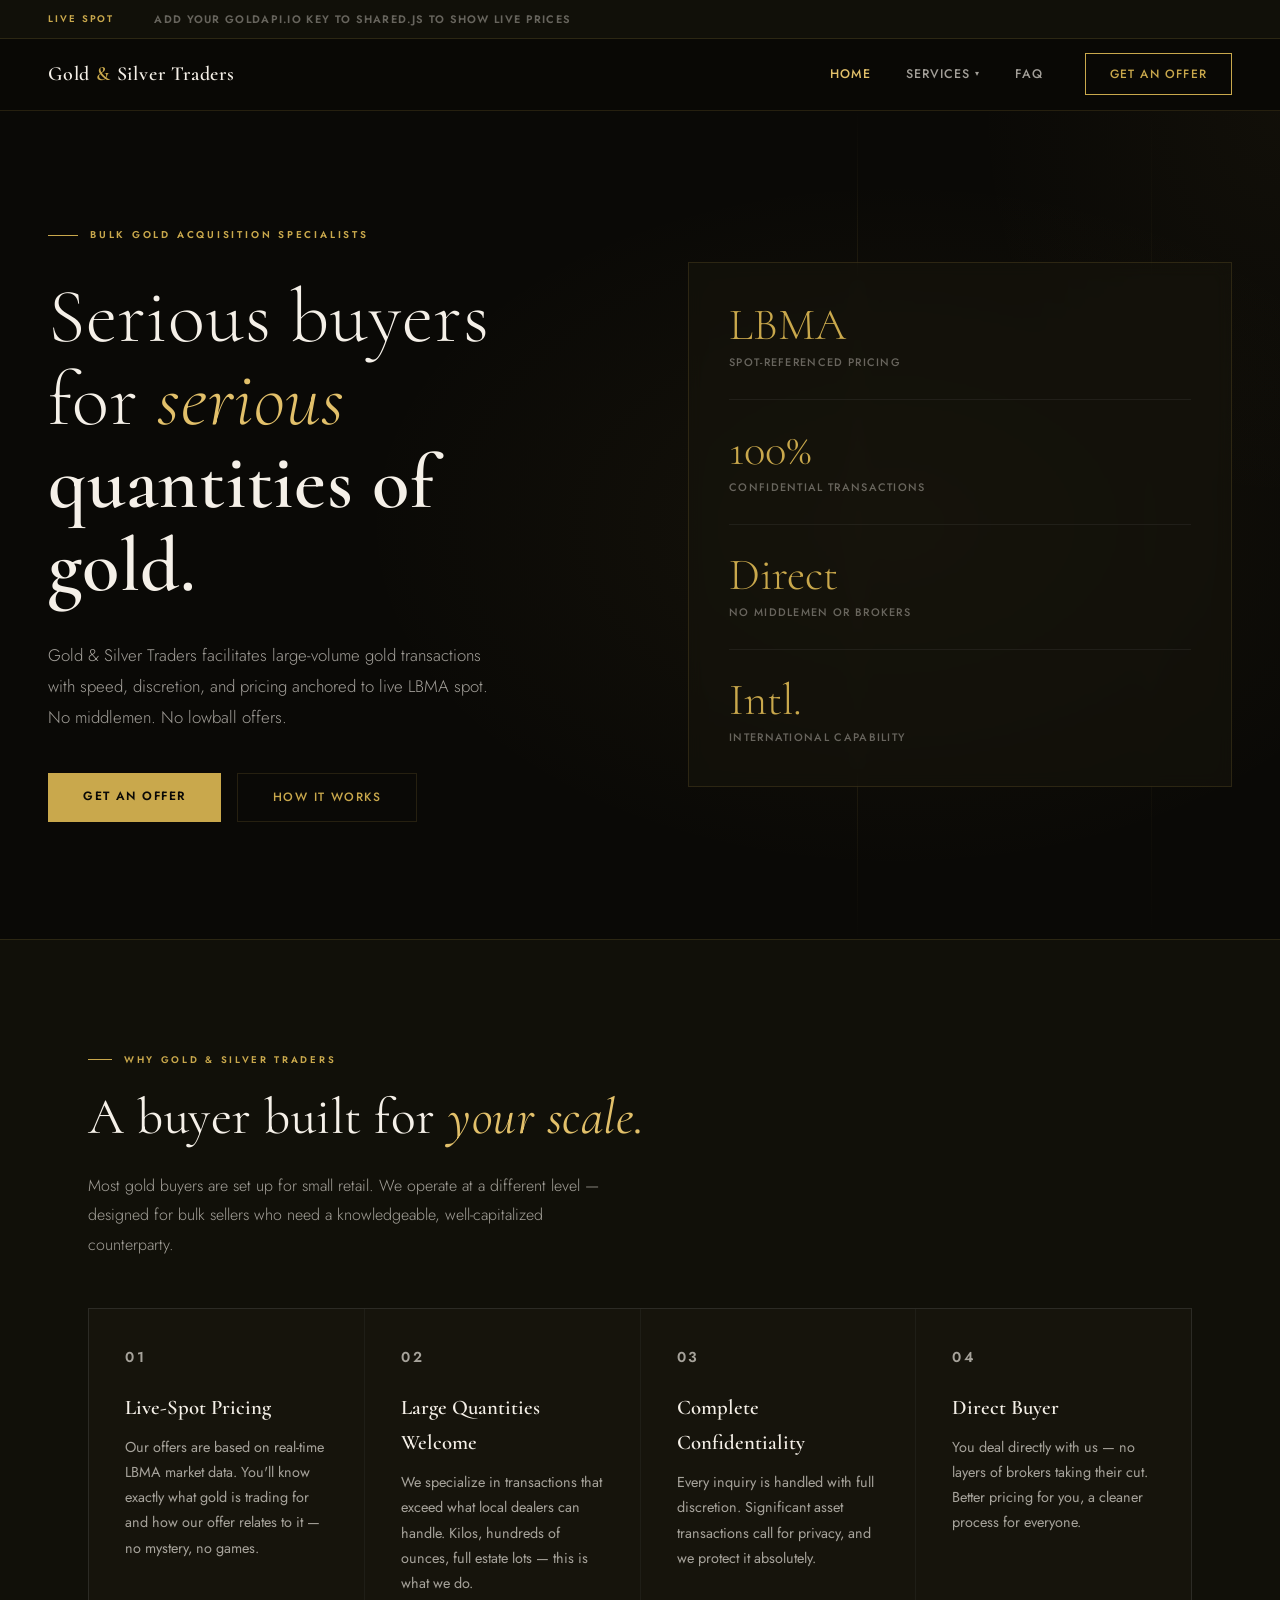
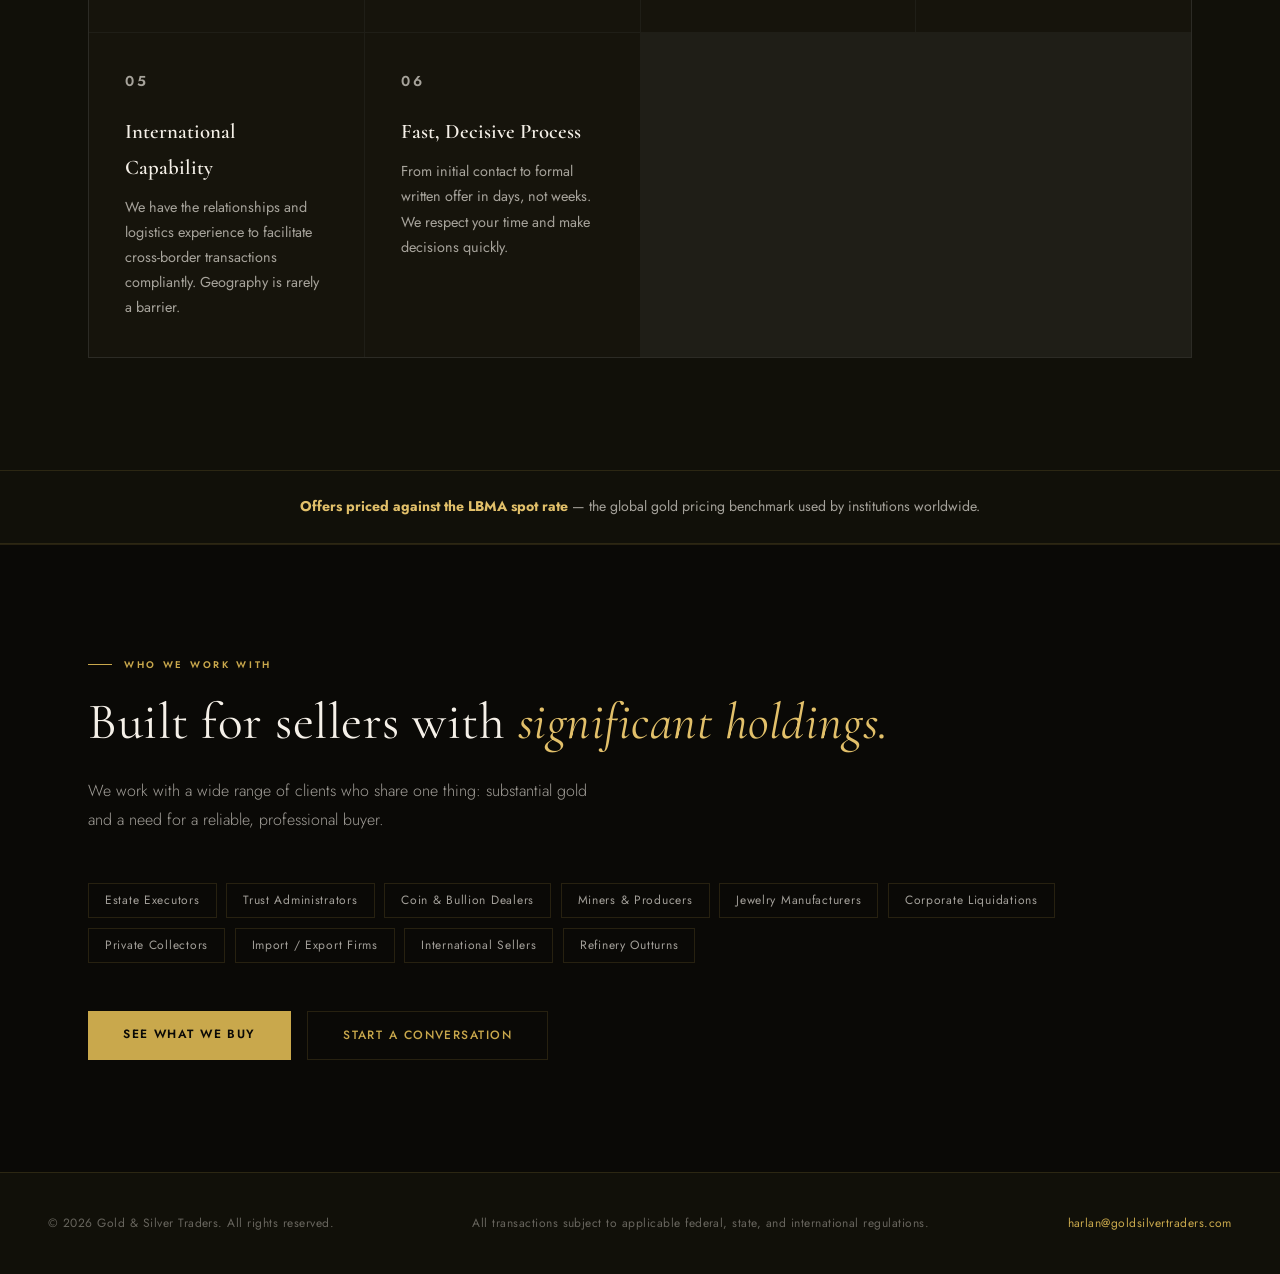
==== commit 87ab843e: "Add files via upload" ====
--- a/index.html
+++ b/index.html
@@ -3,53 +3,242 @@
 <head>
   <meta charset="UTF-8" />
   <meta name="viewport" content="width=device-width, initial-scale=1.0" />
-  <title>Gold & Silver Traders — Serious Buyers of Bulk Gold</title>
-  <meta name="description" content="Gold & Silver Traders facilitates large-volume gold transactions for estates, miners, dealers, and institutions. Fair pricing. Fast process. Complete confidentiality." />
+  <title>Sell Gold in Bulk | Large Quantity Gold Buyers | Gold & Silver Traders</title>
+  <meta name="description" content="Gold & Silver Traders buys large quantities of gold — bullion, coins, estate lots, placer gold, and doré — from sellers worldwide. LBMA spot-referenced pricing. Confidential. No middlemen." />
+  <meta name="keywords" content="sell gold in bulk, bulk gold buyers, large quantity gold buyers, sell gold bullion, sell gold internationally, wholesale gold buyers" />
+  <link rel="canonical" href="https://www.goldsilvertraders.com/" />
+  <meta name="robots" content="index, follow" />
+  <meta property="og:type" content="website" />
+  <meta property="og:title" content="Sell Gold in Bulk | Gold & Silver Traders" />
+  <meta property="og:description" content="Serious buyers for serious quantities. LBMA spot-referenced pricing, complete confidentiality, international capability." />
+  <meta property="og:url" content="https://www.goldsilvertraders.com/" />
+  <meta property="og:site_name" content="Gold & Silver Traders" />
+  <script type="application/ld+json">
+  {
+    "@context": "https://schema.org",
+    "@type": "ProfessionalService",
+    "name": "Gold & Silver Traders",
+    "url": "https://www.goldsilvertraders.com",
+    "email": "harlan@goldsilvertraders.com",
+    "description": "Gold & Silver Traders buys large quantities of gold bullion, coins, estate lots, placer gold, and doré from sellers worldwide.",
+    "areaServed": "Worldwide",
+    "serviceType": "Gold Buying and Precious Metals Acquisition"
+  }
+  </script>
+  <!-- Google tag (gtag.js) -->
+  <script async src="https://www.googletagmanager.com/gtag/js?id=G-3B2HX35TWG"></script>
+  <script>
+    window.dataLayer = window.dataLayer || [];
+    function gtag(){dataLayer.push(arguments);}
+    gtag("js", new Date());
+    gtag("config", "G-3B2HX35TWG");
+  </script>
   <link rel="stylesheet" href="style.css" />
+  <style>
+    /* ── HERO ── */
+    .hero {
+      min-height: 92vh;
+      display: flex;
+      align-items: center;
+      position: relative;
+      overflow: hidden;
+      padding: 6rem 3rem;
+      background: var(--black);
+    }
+
+    .hero-bg {
+      position: absolute;
+      inset: 0;
+      background:
+        radial-gradient(ellipse 60% 60% at 70% 50%, rgba(201,168,76,0.06) 0%, transparent 70%),
+        radial-gradient(ellipse 40% 80% at 100% 0%, rgba(201,168,76,0.04) 0%, transparent 60%);
+    }
+
+    .hero-line {
+      position: absolute;
+      top: 0; bottom: 0;
+      width: 1px;
+      background: linear-gradient(to bottom, transparent, var(--gold-rule), transparent);
+    }
+    .hero-line-1 { right: 33%; }
+    .hero-line-2 { right: 10%; opacity: 0.4; }
+
+    .hero-inner {
+      max-width: 1200px;
+      margin: 0 auto;
+      width: 100%;
+      display: grid;
+      grid-template-columns: 1fr 1fr;
+      gap: 6rem;
+      align-items: center;
+      position: relative;
+      z-index: 1;
+    }
+
+    .hero-eyebrow {
+      font-family: 'Jost', sans-serif;
+      font-size: 0.62rem;
+      font-weight: 600;
+      letter-spacing: 0.28em;
+      text-transform: uppercase;
+      color: var(--gold);
+      margin-bottom: 2rem;
+      display: flex;
+      align-items: center;
+      gap: 0.75rem;
+    }
+    .hero-eyebrow::before {
+      content: '';
+      display: inline-block;
+      width: 30px;
+      height: 1px;
+      background: var(--gold);
+    }
+
+    .hero h1 {
+      font-family: 'Cormorant', serif;
+      font-size: clamp(3rem, 6vw, 5.5rem);
+      font-weight: 300;
+      color: var(--white);
+      line-height: 1.08;
+      margin-bottom: 2rem;
+      letter-spacing: 0.01em;
+    }
+    .hero h1 em { font-style: italic; color: var(--gold-light); }
+    .hero h1 strong { font-weight: 600; display: block; }
+
+    .hero-body {
+      font-size: 1.05rem;
+      color: var(--text);
+      font-weight: 300;
+      line-height: 1.85;
+      margin-bottom: 2.5rem;
+      max-width: 440px;
+    }
+
+    .hero-cta-group { display: flex; gap: 1rem; flex-wrap: wrap; }
+
+    /* Stats panel */
+    .hero-panel {
+      border: 1px solid var(--border);
+      background: rgba(22,20,12,0.6);
+      backdrop-filter: blur(8px);
+      padding: 2.5rem;
+      display: flex;
+      flex-direction: column;
+      gap: 0;
+    }
+
+    .panel-row {
+      padding: 1.75rem 0;
+      border-bottom: 1px solid var(--border2);
+      display: flex;
+      flex-direction: column;
+      gap: 0.3rem;
+    }
+    .panel-row:first-child { padding-top: 0; }
+    .panel-row:last-child { padding-bottom: 0; border-bottom: none; }
+
+    .panel-num {
+      font-family: 'Cormorant', serif;
+      font-size: 2.8rem;
+      font-weight: 300;
+      color: var(--gold);
+      line-height: 1;
+    }
+
+    .panel-label {
+      font-family: 'Jost', sans-serif;
+      font-size: 0.68rem;
+      font-weight: 500;
+      letter-spacing: 0.12em;
+      text-transform: uppercase;
+      color: var(--muted);
+    }
+
+    /* Sections */
+    .who-tags {
+      display: flex;
+      flex-wrap: wrap;
+      gap: 0.6rem;
+      margin-top: 0.5rem;
+    }
+    .tag {
+      border: 1px solid var(--border);
+      padding: 0.4rem 1rem;
+      font-size: 0.75rem;
+      font-weight: 400;
+      letter-spacing: 0.06em;
+      color: var(--text);
+      transition: border-color 0.2s, color 0.2s;
+    }
+    .tag:hover { border-color: var(--gold-rule); color: var(--gold-light); }
+
+    @media (max-width: 860px) {
+      .hero { min-height: auto; padding: 4rem 1.5rem; }
+      .hero-inner { grid-template-columns: 1fr; gap: 3rem; }
+      .hero h1 { font-size: 3rem; }
+    }
+  </style>
 </head>
 <body>
 
+  <!-- TICKER -->
+  <div class="ticker-bar">
+    <span class="ticker-label"><span class="ticker-dot"></span> Live Spot</span>
+    <div class="ticker-items" id="metals-ticker">
+      <div class="ticker-item"><span class="ticker-metal" style="color:var(--muted)">Loading prices...</span></div>
+    </div>
+  </div>
+
   <nav id="site-nav"></nav>
 
   <!-- HERO -->
-  <div style="background: var(--white); border-bottom: 1px solid var(--border);">
-    <div class="hero">
+  <div class="hero">
+    <div class="hero-bg"></div>
+    <div class="hero-line hero-line-1"></div>
+    <div class="hero-line hero-line-2"></div>
+    <div class="hero-inner">
       <div>
         <p class="hero-eyebrow fade-up">Bulk Gold Acquisition Specialists</p>
-        <h1 class="fade-up-2">Serious buyers for <em>serious quantities</em> of gold.</h1>
-        <p class="hero-body fade-up-3">Gold & Silver Traders facilitates large-volume gold transactions with speed, discretion, and pricing anchored to live spot. No middlemen. No lowball offers. No wasted time.</p>
-        <div class="hero-cta-group fade-up-3">
+        <h1 class="fade-up-2">
+          Serious buyers<br>for <em>serious</em>
+          <strong>quantities of gold.</strong>
+        </h1>
+        <p class="hero-body fade-up-3">Gold & Silver Traders facilitates large-volume gold transactions with speed, discretion, and pricing anchored to live LBMA spot. No middlemen. No lowball offers.</p>
+        <div class="hero-cta-group fade-up-4">
           <a href="contact.html" class="btn-primary">Get an Offer</a>
           <a href="how-it-works.html" class="btn-outline">How It Works</a>
         </div>
       </div>
-      <div class="hero-visual">
-        <div class="stat-row">
-          <div class="stat-num">LBMA</div>
-          <div class="stat-label">Spot-Referenced Pricing</div>
-        </div>
-        <div class="stat-row">
-          <div class="stat-num">100%</div>
-          <div class="stat-label">Confidential Transactions</div>
-        </div>
-        <div class="stat-row">
-          <div class="stat-num">Direct</div>
-          <div class="stat-label">No Middlemen or Brokers</div>
-        </div>
-        <div class="stat-row">
-          <div class="stat-num">Intl.</div>
-          <div class="stat-label">International Capability</div>
+
+      <div class="hero-panel fade-up-2">
+        <div class="panel-row">
+          <div class="panel-num">LBMA</div>
+          <div class="panel-label">Spot-Referenced Pricing</div>
+        </div>
+        <div class="panel-row">
+          <div class="panel-num">100%</div>
+          <div class="panel-label">Confidential Transactions</div>
+        </div>
+        <div class="panel-row">
+          <div class="panel-num">Direct</div>
+          <div class="panel-label">No Middlemen or Brokers</div>
+        </div>
+        <div class="panel-row">
+          <div class="panel-num">Intl.</div>
+          <div class="panel-label">International Capability</div>
         </div>
       </div>
     </div>
   </div>
 
   <!-- WHY US -->
-  <div class="section-tinted">
+  <div style="background: var(--dark); border-top: 1px solid var(--border);">
     <div class="section-inner">
       <p class="section-label">Why Gold & Silver Traders</p>
       <h2>A buyer built for <em>your scale.</em></h2>
-      <p class="section-lead">Most gold buyers are set up for small retail transactions. We operate at a different level — designed for bulk sellers who need a knowledgeable, well-capitalized counterparty.</p>
+      <p class="section-lead">Most gold buyers are set up for small retail. We operate at a different level — designed for bulk sellers who need a knowledgeable, well-capitalized counterparty.</p>
 
       <div class="card-grid">
         <div class="card">
@@ -70,7 +259,7 @@
         <div class="card">
           <p class="card-num">04</p>
           <h3>Direct Buyer</h3>
-          <p>You deal directly with us — no layers of brokers taking their cut. That means better pricing for you and a cleaner, faster process.</p>
+          <p>You deal directly with us — no layers of brokers taking their cut. Better pricing for you, a cleaner process for everyone.</p>
         </div>
         <div class="card">
           <p class="card-num">05</p>
@@ -86,29 +275,29 @@
     </div>
   </div>
 
-  <!-- GOLD STRIP -->
+  <!-- STRIP -->
   <div class="gold-strip">
     <strong>Offers priced against the LBMA spot rate</strong> — the global gold pricing benchmark used by institutions worldwide.
   </div>
 
   <!-- WHO WE SERVE -->
-  <div class="section-light">
+  <div style="border-top: 1px solid var(--border);">
     <div class="section-inner">
       <p class="section-label">Who We Work With</p>
       <h2>Built for sellers with <em>significant holdings.</em></h2>
-      <p class="section-lead">We work with a wide range of clients who share one thing: they have substantial gold and need a reliable, professional buyer.</p>
-
-      <div style="display: flex; flex-wrap: wrap; gap: 0.6rem; margin-top: 0.5rem;">
-        <span style="border: 1.5px solid var(--border); padding: 0.45rem 1rem; font-size: 0.82rem; font-weight: 500; color: var(--text);">Estate Executors</span>
-        <span style="border: 1.5px solid var(--border); padding: 0.45rem 1rem; font-size: 0.82rem; font-weight: 500; color: var(--text);">Trust Administrators</span>
-        <span style="border: 1.5px solid var(--border); padding: 0.45rem 1rem; font-size: 0.82rem; font-weight: 500; color: var(--text);">Coin & Bullion Dealers</span>
-        <span style="border: 1.5px solid var(--border); padding: 0.45rem 1rem; font-size: 0.82rem; font-weight: 500; color: var(--text);">Miners & Producers</span>
-        <span style="border: 1.5px solid var(--border); padding: 0.45rem 1rem; font-size: 0.82rem; font-weight: 500; color: var(--text);">Jewelry Manufacturers</span>
-        <span style="border: 1.5px solid var(--border); padding: 0.45rem 1rem; font-size: 0.82rem; font-weight: 500; color: var(--text);">Corporate Liquidations</span>
-        <span style="border: 1.5px solid var(--border); padding: 0.45rem 1rem; font-size: 0.82rem; font-weight: 500; color: var(--text);">Private Collectors</span>
-        <span style="border: 1.5px solid var(--border); padding: 0.45rem 1rem; font-size: 0.82rem; font-weight: 500; color: var(--text);">Import / Export Firms</span>
-        <span style="border: 1.5px solid var(--border); padding: 0.45rem 1rem; font-size: 0.82rem; font-weight: 500; color: var(--text);">International Sellers</span>
-        <span style="border: 1.5px solid var(--border); padding: 0.45rem 1rem; font-size: 0.82rem; font-weight: 500; color: var(--text);">Refinery Outturns</span>
+      <p class="section-lead">We work with a wide range of clients who share one thing: substantial gold and a need for a reliable, professional buyer.</p>
+
+      <div class="who-tags">
+        <span class="tag">Estate Executors</span>
+        <span class="tag">Trust Administrators</span>
+        <span class="tag">Coin & Bullion Dealers</span>
+        <span class="tag">Miners & Producers</span>
+        <span class="tag">Jewelry Manufacturers</span>
+        <span class="tag">Corporate Liquidations</span>
+        <span class="tag">Private Collectors</span>
+        <span class="tag">Import / Export Firms</span>
+        <span class="tag">International Sellers</span>
+        <span class="tag">Refinery Outturns</span>
       </div>
 
       <div style="margin-top: 3rem; display: flex; gap: 1rem; flex-wrap: wrap;">
@@ -121,6 +310,6 @@
   <footer id="site-footer"></footer>
 
   <script src="shared.js"></script>
-  <script>renderNav('home'); renderFooter();</script>
+  <script>renderNav('home'); renderFooter(); renderTicker();</script>
 </body>
 </html>
--- a/style.css
+++ b/style.css
@@ -1,30 +1,106 @@
 /* ── GOOGLE FONTS ── */
-@import url('https://fonts.googleapis.com/css2?family=Playfair+Display:wght@400;600;700&family=Outfit:wght@300;400;500;600&display=swap');
-
-/* ── VARIABLES ── */
+@import url('https://fonts.googleapis.com/css2?family=Cormorant:ital,wght@0,300;0,400;0,600;1,300;1,400;1,600&family=Jost:wght@300;400;500;600&display=swap');
+
 :root {
-  --gold:        #B8932A;
-  --gold-light:  #D4A940;
-  --gold-pale:   #F5EDD6;
-  --gold-rule:   rgba(184,147,42,0.2);
-  --white:       #FFFFFF;
-  --bg:          #FAFAF8;
-  --bg-section:  #F4F2ED;
-  --ink:         #1A1814;
-  --text:        #3D3A32;
-  --muted:       #8A8578;
-  --border:      #E2DDD4;
+  --gold:        #C9A84C;
+  --gold-light:  #E2C06A;
+  --gold-pale:   rgba(201,168,76,0.12);
+  --gold-rule:   rgba(201,168,76,0.25);
+  --black:       #0A0906;
+  --dark:        #111009;
+  --card:        #16140C;
+  --border:      rgba(201,168,76,0.15);
+  --border2:     rgba(255,255,255,0.06);
+  --white:       #F5F0E8;
+  --text:        rgba(245,240,232,0.65);
+  --muted:       rgba(245,240,232,0.38);
 }
 
 *, *::before, *::after { box-sizing: border-box; margin: 0; padding: 0; }
 html { scroll-behavior: smooth; }
 
 body {
-  background: var(--bg);
-  color: var(--text);
-  font-family: 'Outfit', sans-serif;
+  background: var(--black);
+  color: var(--white);
+  font-family: 'Jost', sans-serif;
   font-size: 16px;
   line-height: 1.7;
+  overflow-x: hidden;
+}
+
+/* ── TICKER BAR ── */
+.ticker-bar {
+  background: var(--dark);
+  border-bottom: 1px solid var(--border);
+  padding: 0.6rem 3rem;
+  display: flex;
+  align-items: center;
+  gap: 2.5rem;
+  overflow: hidden;
+  position: relative;
+  z-index: 950;
+  flex-wrap: wrap;
+}
+
+.ticker-label {
+  font-family: 'Jost', sans-serif;
+  font-size: 0.6rem;
+  font-weight: 600;
+  letter-spacing: 0.2em;
+  text-transform: uppercase;
+  color: var(--gold);
+  white-space: nowrap;
+  flex-shrink: 0;
+}
+
+.ticker-items {
+  display: flex;
+  gap: 2.5rem;
+  flex-wrap: wrap;
+}
+
+.ticker-item {
+  display: flex;
+  align-items: center;
+  gap: 0.6rem;
+  white-space: nowrap;
+}
+
+.ticker-metal {
+  font-family: 'Jost', sans-serif;
+  font-size: 0.68rem;
+  font-weight: 600;
+  letter-spacing: 0.12em;
+  text-transform: uppercase;
+  color: var(--muted);
+}
+
+.ticker-price {
+  font-family: 'Cormorant', serif;
+  font-size: 1rem;
+  font-weight: 600;
+  color: var(--white);
+}
+
+.ticker-change {
+  font-size: 0.7rem;
+  font-weight: 500;
+  padding: 0.1rem 0.4rem;
+}
+.ticker-change.up   { color: #4ADE80; }
+.ticker-change.down { color: #F87171; }
+
+.ticker-dot {
+  width: 5px; height: 5px;
+  border-radius: 50%;
+  background: var(--gold);
+  animation: pulse 2s infinite;
+  flex-shrink: 0;
+}
+
+@keyframes pulse {
+  0%, 100% { opacity: 1; }
+  50% { opacity: 0.3; }
 }
 
 /* ── NAV ── */
@@ -32,25 +108,25 @@
   position: sticky;
   top: 0;
   z-index: 900;
-  background: var(--white);
+  background: rgba(10,9,6,0.92);
+  backdrop-filter: blur(16px);
+  -webkit-backdrop-filter: blur(16px);
   border-bottom: 1px solid var(--border);
   display: flex;
   justify-content: space-between;
   align-items: center;
   padding: 0 3rem;
-  height: 68px;
-  box-shadow: 0 1px 12px rgba(0,0,0,0.05);
+  height: 72px;
 }
 
 .nav-logo {
-  font-family: 'Playfair Display', serif;
-  font-size: 1.2rem;
-  font-weight: 700;
-  color: var(--ink);
+  font-family: 'Cormorant', serif;
+  font-size: 1.25rem;
+  font-weight: 600;
+  color: var(--white);
   text-decoration: none;
-  letter-spacing: 0.01em;
-}
-
+  letter-spacing: 0.04em;
+}
 .nav-logo span { color: var(--gold); }
 
 .nav-links {
@@ -60,85 +136,79 @@
   list-style: none;
 }
 
-.nav-links > li {
-  position: relative;
-}
+.nav-links > li { position: relative; }
 
 .nav-links > li > a {
   display: flex;
   align-items: center;
   gap: 0.3rem;
   padding: 0 1.1rem;
-  height: 68px;
-  font-size: 0.82rem;
+  height: 72px;
+  font-family: 'Jost', sans-serif;
+  font-size: 0.78rem;
   font-weight: 500;
-  letter-spacing: 0.04em;
+  letter-spacing: 0.08em;
   text-transform: uppercase;
   color: var(--text);
   text-decoration: none;
   transition: color 0.2s;
   white-space: nowrap;
 }
-
 .nav-links > li > a:hover,
-.nav-links > li > a.active { color: var(--gold); }
-
-.nav-links > li > a .chevron {
-  font-size: 0.6rem;
-  transition: transform 0.2s;
-}
-
-/* Dropdown */
+.nav-links > li > a.active { color: var(--gold-light); }
+
+.chevron { font-size: 0.5rem; transition: transform 0.2s; }
+
 .dropdown {
   position: absolute;
   top: 100%;
   left: 0;
-  background: var(--white);
+  background: var(--card);
   border: 1px solid var(--border);
-  border-top: 2px solid var(--gold);
   min-width: 200px;
-  box-shadow: 0 8px 32px rgba(0,0,0,0.1);
+  box-shadow: 0 24px 48px rgba(0,0,0,0.6);
   opacity: 0;
   pointer-events: none;
   transform: translateY(6px);
   transition: opacity 0.2s, transform 0.2s;
 }
-
-.nav-links > li:hover .dropdown {
-  opacity: 1;
-  pointer-events: all;
-  transform: translateY(0);
-}
-
-.nav-links > li:hover .chevron {
-  transform: rotate(180deg);
-}
+.nav-links > li:hover .dropdown { opacity: 1; pointer-events: all; transform: translateY(0); }
+.nav-links > li:hover .chevron { transform: rotate(180deg); }
 
 .dropdown a {
   display: block;
-  padding: 0.75rem 1.25rem;
-  font-size: 0.82rem;
-  font-weight: 400;
+  padding: 0.8rem 1.25rem;
+  font-size: 0.75rem;
+  font-weight: 500;
+  letter-spacing: 0.08em;
+  text-transform: uppercase;
   color: var(--text);
   text-decoration: none;
-  border-bottom: 1px solid var(--border);
+  border-bottom: 1px solid var(--border2);
   transition: background 0.15s, color 0.15s;
 }
 .dropdown a:last-child { border-bottom: none; }
-.dropdown a:hover { background: var(--gold-pale); color: var(--gold); }
+.dropdown a:hover { background: var(--gold-pale); color: var(--gold-light); }
 
 .nav-cta {
-  margin-left: 1rem;
-  padding: 0.55rem 1.4rem !important;
+  margin-left: 1.5rem;
+  padding: 0.6rem 1.5rem !important;
   height: auto !important;
+  background: transparent !important;
+  border: 1px solid var(--gold) !important;
+  color: var(--gold) !important;
+  font-family: 'Jost', sans-serif !important;
+  font-weight: 500 !important;
+  font-size: 0.75rem !important;
+  letter-spacing: 0.1em !important;
+  text-transform: uppercase !important;
+  transition: background 0.2s, color 0.2s !important;
+}
+.nav-cta:hover {
   background: var(--gold) !important;
-  color: var(--white) !important;
-  font-weight: 600 !important;
-  transition: background 0.2s !important;
-}
-.nav-cta:hover { background: var(--gold-light) !important; color: var(--white) !important; }
-
-/* Mobile nav toggle */
+  color: var(--black) !important;
+}
+
 .nav-toggle {
   display: none;
   background: none;
@@ -148,422 +218,333 @@
   gap: 5px;
   padding: 4px;
 }
-.nav-toggle span {
-  display: block;
-  width: 24px;
-  height: 2px;
-  background: var(--ink);
-  transition: all 0.2s;
-}
-
-/* ── HERO ── */
-.hero {
-  background: var(--white);
-  border-bottom: 1px solid var(--border);
-  padding: 6rem 3rem 5rem;
-  display: grid;
-  grid-template-columns: 1fr 1fr;
-  gap: 4rem;
-  align-items: center;
-  max-width: 1200px;
-  margin: 0 auto;
-}
-
-.hero-eyebrow {
-  font-size: 0.72rem;
-  font-weight: 600;
-  letter-spacing: 0.18em;
-  text-transform: uppercase;
-  color: var(--gold);
-  margin-bottom: 1.25rem;
-}
-
-.hero h1 {
-  font-family: 'Playfair Display', serif;
-  font-size: clamp(2.4rem, 4vw, 3.5rem);
-  font-weight: 700;
-  line-height: 1.15;
-  color: var(--ink);
-  margin-bottom: 1.5rem;
-}
-
-.hero h1 em {
-  font-style: italic;
-  color: var(--gold);
-}
-
-.hero-body {
-  font-size: 1.05rem;
-  color: var(--muted);
-  margin-bottom: 2.5rem;
-  max-width: 440px;
-  font-weight: 300;
-}
-
-.hero-cta-group {
-  display: flex;
-  gap: 1rem;
-  flex-wrap: wrap;
-}
-
-.hero-visual {
-  background: var(--bg-section);
-  border: 1px solid var(--border);
-  border-left: 4px solid var(--gold);
-  padding: 2.5rem;
-  display: flex;
-  flex-direction: column;
-  gap: 1.5rem;
-}
-
-.stat-row {
-  display: flex;
-  flex-direction: column;
-  gap: 0.25rem;
-  padding-bottom: 1.5rem;
-  border-bottom: 1px solid var(--border);
-}
-.stat-row:last-child { border-bottom: none; padding-bottom: 0; }
-
-.stat-num {
-  font-family: 'Playfair Display', serif;
-  font-size: 2.2rem;
-  font-weight: 700;
-  color: var(--gold);
-  line-height: 1;
-}
-
-.stat-label {
-  font-size: 0.8rem;
-  font-weight: 500;
-  letter-spacing: 0.08em;
-  text-transform: uppercase;
-  color: var(--muted);
-}
+.nav-toggle span { display: block; width: 22px; height: 1px; background: var(--white); transition: all 0.2s; }
 
 /* ── BUTTONS ── */
 .btn-primary {
   display: inline-block;
-  padding: 0.75rem 2rem;
+  padding: 0.85rem 2.2rem;
   background: var(--gold);
-  color: var(--white);
-  font-family: 'Outfit', sans-serif;
-  font-size: 0.82rem;
-  font-weight: 600;
-  letter-spacing: 0.06em;
+  color: var(--black);
+  font-family: 'Jost', sans-serif;
+  font-size: 0.75rem;
+  font-weight: 600;
+  letter-spacing: 0.12em;
   text-transform: uppercase;
   text-decoration: none;
   transition: background 0.2s, transform 0.15s;
 }
-.btn-primary:hover { background: var(--gold-light); transform: translateY(-1px); }
+.btn-primary:hover { background: var(--gold-light); transform: translateY(-2px); }
 
 .btn-outline {
   display: inline-block;
-  padding: 0.75rem 2rem;
-  border: 1.5px solid var(--gold);
+  padding: 0.85rem 2.2rem;
+  border: 1px solid var(--border);
   color: var(--gold);
-  font-family: 'Outfit', sans-serif;
-  font-size: 0.82rem;
-  font-weight: 600;
-  letter-spacing: 0.06em;
+  font-family: 'Jost', sans-serif;
+  font-size: 0.75rem;
+  font-weight: 500;
+  letter-spacing: 0.12em;
   text-transform: uppercase;
   text-decoration: none;
-  transition: all 0.2s;
-}
-.btn-outline:hover { background: var(--gold); color: var(--white); transform: translateY(-1px); }
-
-/* ── SECTION WRAPPERS ── */
-.section-light { background: var(--white); }
-.section-tinted { background: var(--bg-section); }
-
+  transition: border-color 0.2s, background 0.2s, transform 0.15s;
+}
+.btn-outline:hover { border-color: var(--gold); background: var(--gold-pale); transform: translateY(-2px); }
+
+/* ── SECTION BASE ── */
 .section-inner {
   max-width: 1200px;
   margin: 0 auto;
-  padding: 5rem 3rem;
+  padding: 7rem 3rem;
+  position: relative;
+  z-index: 1;
 }
 
 .section-label {
-  font-size: 0.7rem;
-  font-weight: 600;
-  letter-spacing: 0.2em;
+  font-family: 'Jost', sans-serif;
+  font-size: 0.6rem;
+  font-weight: 600;
+  letter-spacing: 0.28em;
   text-transform: uppercase;
   color: var(--gold);
-  margin-bottom: 0.75rem;
+  margin-bottom: 1.25rem;
+  display: flex;
+  align-items: center;
+  gap: 0.75rem;
+}
+.section-label::before {
+  content: '';
+  display: inline-block;
+  width: 24px;
+  height: 1px;
+  background: var(--gold);
 }
 
 h2 {
-  font-family: 'Playfair Display', serif;
-  font-size: clamp(1.8rem, 3vw, 2.6rem);
-  font-weight: 700;
-  color: var(--ink);
-  line-height: 1.2;
-  margin-bottom: 1.25rem;
-}
-
-h2 em { font-style: italic; color: var(--gold); }
+  font-family: 'Cormorant', serif;
+  font-size: clamp(2.4rem, 4vw, 3.5rem);
+  font-weight: 400;
+  color: var(--white);
+  line-height: 1.15;
+  margin-bottom: 1.5rem;
+  letter-spacing: 0.01em;
+}
+h2 em { font-style: italic; color: var(--gold-light); }
 
 .section-lead {
-  font-size: 1.05rem;
-  color: var(--muted);
+  font-size: 1rem;
+  color: var(--text);
   font-weight: 300;
-  max-width: 560px;
+  max-width: 520px;
   margin-bottom: 3rem;
+  line-height: 1.85;
 }
 
 /* ── CARDS ── */
+.card {
+  background: var(--card);
+  border: 1px solid var(--border2);
+  border-top: 1px solid var(--border);
+  padding: 2.25rem;
+  position: relative;
+  overflow: hidden;
+  transition: border-color 0.3s, transform 0.2s;
+}
+.card:hover { border-color: var(--gold-rule); transform: translateY(-3px); }
+
 .card-grid {
   display: grid;
   grid-template-columns: repeat(auto-fit, minmax(260px, 1fr));
-  gap: 1.5rem;
-  margin-top: 2.5rem;
-}
-
-.card {
-  background: var(--white);
-  border: 1px solid var(--border);
-  border-top: 3px solid var(--gold);
-  padding: 2rem;
-  transition: box-shadow 0.2s, transform 0.2s;
-}
-.card:hover { box-shadow: 0 8px 32px rgba(0,0,0,0.08); transform: translateY(-2px); }
+  gap: 1px;
+  background: var(--border2);
+  border: 1px solid var(--border2);
+  margin-top: 3rem;
+}
+.card-grid .card { border: none; }
 
 .card-num {
-  font-size: 0.65rem;
-  font-weight: 600;
-  letter-spacing: 0.15em;
+  font-family: 'Jost', sans-serif;
+  font-size: 0.58rem;
+  font-weight: 600;
+  letter-spacing: 0.2em;
   color: var(--gold);
-  margin-bottom: 0.75rem;
-}
-
+  margin-bottom: 1.25rem;
+}
 .card h3 {
-  font-family: 'Playfair Display', serif;
-  font-size: 1.15rem;
-  font-weight: 600;
-  color: var(--ink);
+  font-family: 'Cormorant', serif;
+  font-size: 1.3rem;
+  font-weight: 600;
+  color: var(--white);
   margin-bottom: 0.6rem;
 }
-
-.card p {
-  font-size: 0.9rem;
-  color: var(--muted);
-  line-height: 1.7;
-}
-
-/* ── GOLD STRIP ── */
+.card p { font-size: 0.9rem; color: var(--text); line-height: 1.75; }
+
+/* ── DIVIDER ── */
 .gold-strip {
-  background: var(--gold);
-  color: var(--white);
+  background: var(--dark);
+  border-top: 1px solid var(--border);
+  border-bottom: 1px solid var(--border);
   text-align: center;
   padding: 1.5rem 3rem;
-  font-size: 0.9rem;
-  font-weight: 500;
-  letter-spacing: 0.03em;
-}
-
-.gold-strip strong { font-weight: 700; }
+  font-size: 0.88rem;
+  color: var(--text);
+  position: relative;
+  z-index: 1;
+}
+.gold-strip strong { color: var(--gold-light); }
+.gold-strip a { color: var(--gold); text-decoration: none; }
+.gold-strip a:hover { text-decoration: underline; }
+
+/* ── PAGE HERO ── */
+.page-hero {
+  background: var(--dark);
+  border-bottom: 1px solid var(--border);
+  padding: 5rem 3rem 4.5rem;
+  text-align: center;
+  position: relative;
+  overflow: hidden;
+}
+.page-hero::after {
+  content: '';
+  position: absolute;
+  bottom: 0; left: 50%; transform: translateX(-50%);
+  width: 60%; height: 1px;
+  background: linear-gradient(90deg, transparent, var(--gold-rule), transparent);
+}
+.page-hero h1 {
+  font-family: 'Cormorant', serif;
+  font-size: clamp(2.5rem, 6vw, 4.5rem);
+  font-weight: 300;
+  color: var(--white);
+  margin-bottom: 1rem;
+  letter-spacing: 0.02em;
+  line-height: 1.1;
+}
+.page-hero h1 em { font-style: italic; color: var(--gold-light); }
+.page-hero p {
+  font-size: 1rem;
+  color: var(--text);
+  max-width: 480px;
+  margin: 0 auto;
+  font-weight: 300;
+}
 
 /* ── FAQ ── */
 .faq-list { display: flex; flex-direction: column; }
-
-.faq-item {
-  border-bottom: 1px solid var(--border);
-}
-
+.faq-item { border-bottom: 1px solid var(--border2); }
 .faq-q {
   display: flex;
   justify-content: space-between;
   align-items: center;
-  padding: 1.4rem 0;
-  font-family: 'Playfair Display', serif;
-  font-size: 1.05rem;
-  font-weight: 600;
-  color: var(--ink);
+  padding: 1.5rem 0;
+  font-family: 'Cormorant', serif;
+  font-size: 1.15rem;
+  font-weight: 600;
+  color: var(--white);
   cursor: pointer;
   gap: 1rem;
 }
-
-.faq-q .faq-icon {
+.faq-icon {
   flex-shrink: 0;
-  width: 24px;
-  height: 24px;
-  border: 1.5px solid var(--gold);
+  width: 24px; height: 24px;
+  border: 1px solid var(--border);
   color: var(--gold);
   display: flex;
   align-items: center;
   justify-content: center;
-  font-size: 1rem;
-  font-family: 'Outfit', sans-serif;
-  font-weight: 300;
+  font-size: 0.9rem;
+  font-family: 'Jost', sans-serif;
   transition: background 0.2s;
 }
-
-.faq-item.open .faq-q .faq-icon {
-  background: var(--gold);
-  color: var(--white);
-}
-
+.faq-item.open .faq-icon { background: var(--gold); color: var(--black); border-color: var(--gold); }
 .faq-a {
   display: none;
-  padding-bottom: 1.4rem;
-  font-size: 0.95rem;
-  color: var(--muted);
-  line-height: 1.8;
+  padding-bottom: 1.5rem;
+  font-size: 0.93rem;
+  color: var(--text);
+  line-height: 1.85;
   max-width: 680px;
 }
-
 .faq-item.open .faq-a { display: block; }
 
-/* ── CONTACT FORM ── */
+/* ── CONTACT ── */
 .contact-grid {
   display: grid;
   grid-template-columns: 1fr 1.4fr;
-  gap: 4rem;
+  gap: 5rem;
   align-items: start;
 }
-
-.contact-info h2 { margin-bottom: 1rem; }
-.contact-info p { color: var(--muted); font-size: 0.98rem; margin-bottom: 2rem; }
-
-.contact-detail { display: flex; flex-direction: column; gap: 1.25rem; }
-
-.c-row { display: flex; flex-direction: column; gap: 0.2rem; }
-
+.contact-info p { color: var(--text); font-size: 0.98rem; margin-bottom: 2rem; font-weight: 300; line-height: 1.85; }
+.contact-detail { display: flex; flex-direction: column; gap: 1.5rem; margin-top: 2.5rem; }
+.c-row { display: flex; flex-direction: column; gap: 0.3rem; }
 .c-label {
-  font-size: 0.65rem;
-  font-weight: 600;
-  letter-spacing: 0.18em;
+  font-family: 'Jost', sans-serif;
+  font-size: 0.6rem;
+  font-weight: 600;
+  letter-spacing: 0.22em;
   text-transform: uppercase;
   color: var(--gold);
 }
-
-.c-value {
-  font-family: 'Playfair Display', serif;
-  font-size: 1.05rem;
-  color: var(--ink);
-}
-.c-value a { color: var(--ink); text-decoration: none; }
-.c-value a:hover { color: var(--gold); }
+.c-value { font-family: 'Cormorant', serif; font-size: 1.1rem; color: var(--white); }
+.c-value a { color: var(--gold-light); text-decoration: none; }
+.c-value a:hover { text-decoration: underline; }
 
 .form-card {
-  background: var(--white);
+  background: var(--card);
   border: 1px solid var(--border);
   padding: 2.5rem;
 }
-
 .form-card h3 {
-  font-family: 'Playfair Display', serif;
-  font-size: 1.3rem;
-  font-weight: 600;
-  color: var(--ink);
+  font-family: 'Cormorant', serif;
+  font-size: 1.5rem;
+  font-weight: 600;
+  color: var(--white);
   margin-bottom: 1.75rem;
   padding-bottom: 1rem;
-  border-bottom: 1px solid var(--border);
-}
-
+  border-bottom: 1px solid var(--border2);
+}
 .form-row { display: flex; flex-direction: column; gap: 1.1rem; }
-
-.form-field { display: flex; flex-direction: column; gap: 0.35rem; }
+.form-field { display: flex; flex-direction: column; gap: 0.4rem; }
 
 label {
-  font-size: 0.7rem;
-  font-weight: 600;
-  letter-spacing: 0.1em;
+  font-family: 'Jost', sans-serif;
+  font-size: 0.6rem;
+  font-weight: 600;
+  letter-spacing: 0.15em;
   text-transform: uppercase;
   color: var(--muted);
 }
 
 input, select, textarea {
-  background: var(--bg);
-  border: 1px solid var(--border);
-  color: var(--ink);
-  font-family: 'Outfit', sans-serif;
+  background: rgba(255,255,255,0.04);
+  border: 1px solid var(--border2);
+  color: var(--white);
+  font-family: 'Jost', sans-serif;
   font-size: 0.95rem;
-  padding: 0.7rem 0.9rem;
+  padding: 0.75rem 1rem;
   outline: none;
   transition: border-color 0.2s;
   width: 100%;
 }
 input:focus, select:focus, textarea:focus { border-color: var(--gold); }
+select option { background: var(--card); }
 textarea { min-height: 110px; resize: vertical; }
 
 .form-submit {
   margin-top: 0.5rem;
   width: 100%;
-  padding: 0.9rem;
+  padding: 1rem;
   background: var(--gold);
-  color: var(--white);
+  color: var(--black);
   border: none;
-  font-family: 'Outfit', sans-serif;
-  font-size: 0.82rem;
-  font-weight: 600;
-  letter-spacing: 0.1em;
+  font-family: 'Jost', sans-serif;
+  font-size: 0.75rem;
+  font-weight: 600;
+  letter-spacing: 0.12em;
   text-transform: uppercase;
   cursor: pointer;
   transition: background 0.2s;
 }
 .form-submit:hover { background: var(--gold-light); }
 
-/* ── PAGE HERO (inner pages) ── */
-.page-hero {
-  background: var(--ink);
-  padding: 4rem 3rem;
-  text-align: center;
-}
-
-.page-hero h1 {
-  font-family: 'Playfair Display', serif;
-  font-size: clamp(2rem, 4vw, 3rem);
-  font-weight: 700;
-  color: var(--white);
-  margin-bottom: 0.75rem;
-}
-
-.page-hero h1 em { font-style: italic; color: var(--gold-light); }
-
-.page-hero p {
-  font-size: 1rem;
-  color: rgba(255,255,255,0.6);
-  max-width: 520px;
-  margin: 0 auto;
-  font-weight: 300;
-}
-
 /* ── FOOTER ── */
 footer {
-  background: var(--ink);
-  color: rgba(255,255,255,0.5);
+  background: var(--dark);
+  border-top: 1px solid var(--border);
   padding: 2.5rem 3rem;
   display: flex;
   justify-content: space-between;
   align-items: center;
   flex-wrap: wrap;
   gap: 1rem;
-}
-
+  position: relative;
+  z-index: 1;
+}
+footer p { font-size: 0.75rem; color: var(--muted); letter-spacing: 0.04em; }
 footer a { color: var(--gold); text-decoration: none; }
 footer a:hover { text-decoration: underline; }
-
-footer p { font-size: 0.78rem; letter-spacing: 0.03em; }
 
 /* ── ANIMATIONS ── */
 @keyframes fadeUp {
   from { opacity: 0; transform: translateY(20px); }
   to   { opacity: 1; transform: translateY(0); }
 }
-.fade-up { animation: fadeUp 0.7s ease forwards; }
-.fade-up-2 { animation: fadeUp 0.7s 0.15s ease forwards; opacity: 0; }
-.fade-up-3 { animation: fadeUp 0.7s 0.3s ease forwards; opacity: 0; }
+.fade-up   { animation: fadeUp 0.9s ease forwards; }
+.fade-up-2 { animation: fadeUp 0.9s 0.15s ease forwards; opacity: 0; }
+.fade-up-3 { animation: fadeUp 0.9s 0.3s ease forwards; opacity: 0; }
+.fade-up-4 { animation: fadeUp 0.9s 0.45s ease forwards; opacity: 0; }
 
 /* ── RESPONSIVE ── */
 @media (max-width: 860px) {
   nav { padding: 0 1.5rem; }
-  .nav-links { display: none; flex-direction: column; position: absolute; top: 68px; left: 0; right: 0; background: var(--white); border-bottom: 1px solid var(--border); padding: 1rem 0; }
+  .ticker-bar { padding: 0.6rem 1.5rem; gap: 1.5rem; }
+  .nav-links { display: none; flex-direction: column; position: absolute; top: 72px; left: 0; right: 0; background: var(--dark); border-bottom: 1px solid var(--border); padding: 1rem 0; }
   .nav-links.open { display: flex; }
   .nav-links > li > a { height: auto; padding: 0.75rem 1.5rem; }
-  .dropdown { position: static; opacity: 1; pointer-events: all; transform: none; box-shadow: none; border: none; border-left: 3px solid var(--gold-pale); margin-left: 1.5rem; }
+  .dropdown { position: static; opacity: 1; pointer-events: all; transform: none; box-shadow: none; border: none; border-left: 1px solid var(--gold-rule); margin-left: 1.5rem; }
   .nav-toggle { display: flex; }
-  .hero { grid-template-columns: 1fr; padding: 3rem 1.5rem; gap: 2.5rem; }
-  .section-inner { padding: 3.5rem 1.5rem; }
+  .section-inner { padding: 4rem 1.5rem; }
   .contact-grid { grid-template-columns: 1fr; gap: 2.5rem; }
   footer { padding: 2rem 1.5rem; flex-direction: column; align-items: flex-start; }
-}
+  .page-hero { padding: 3.5rem 1.5rem 3rem; }
+}
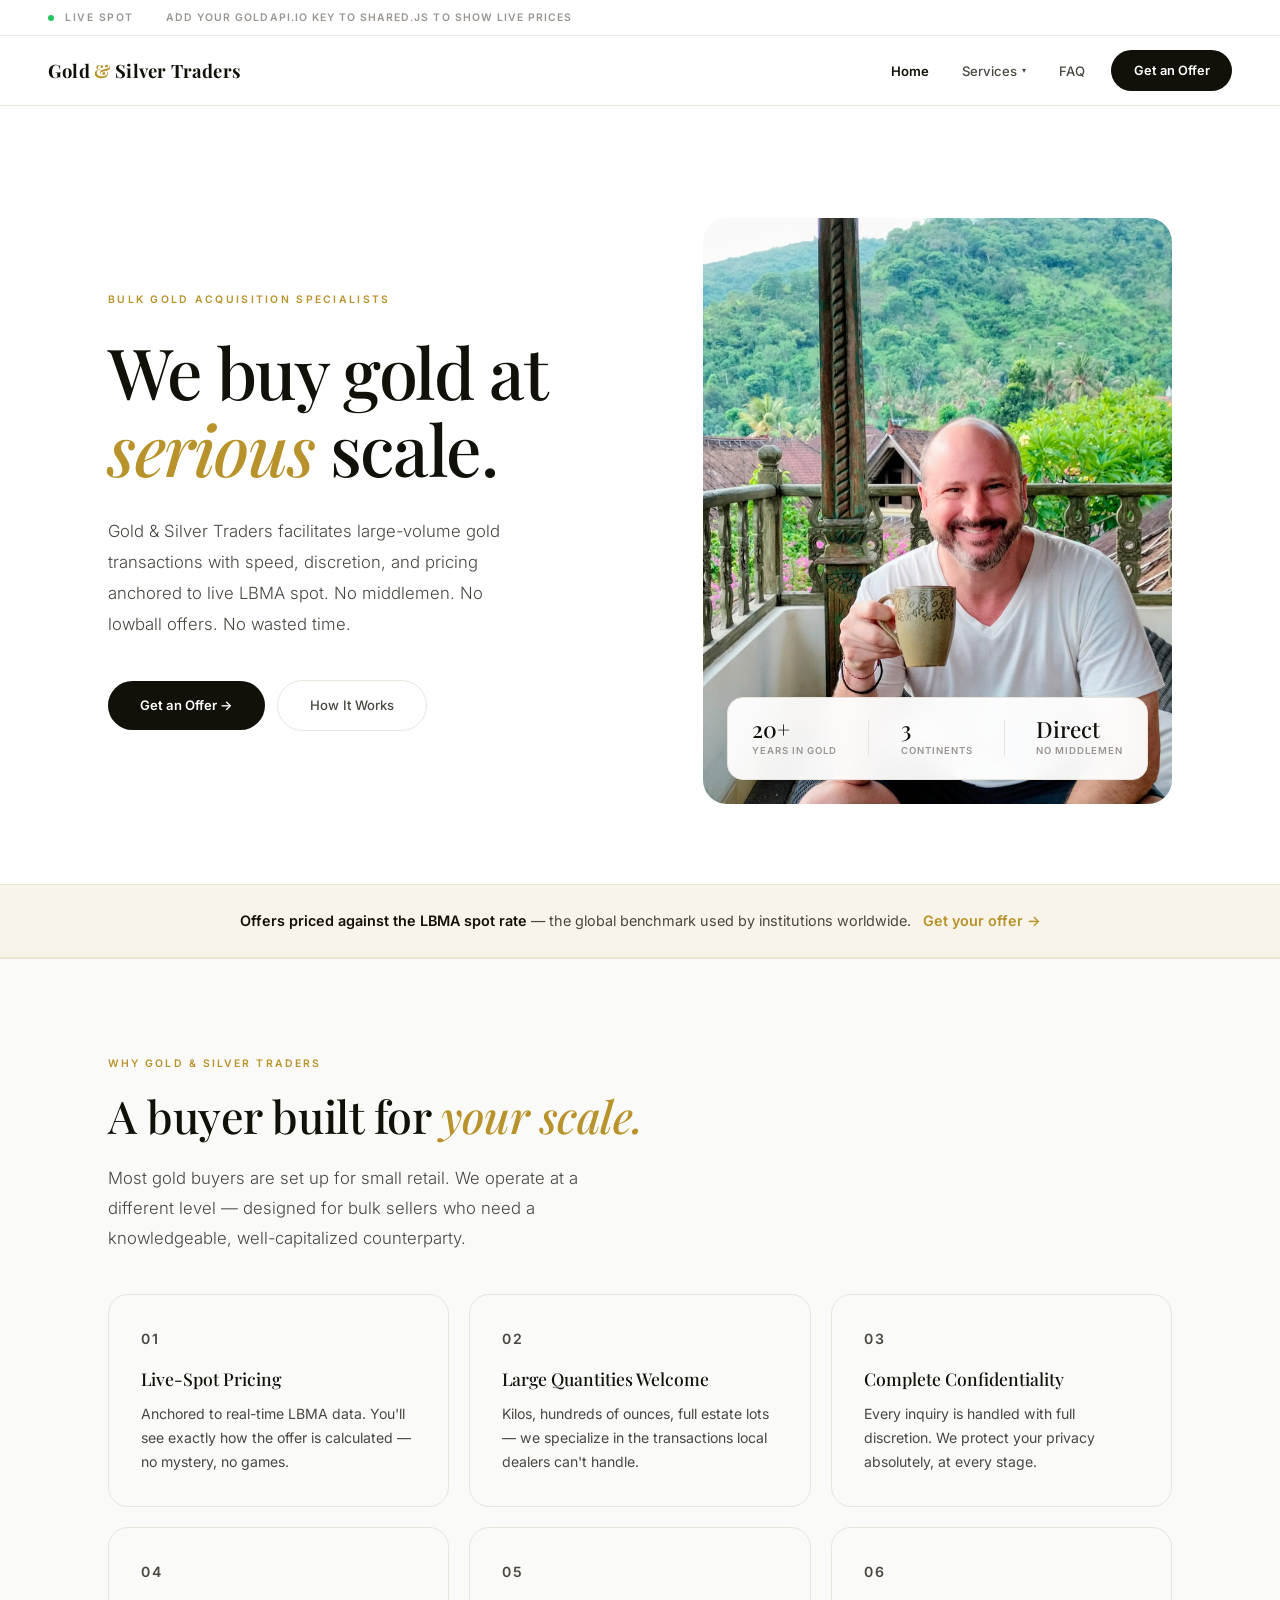
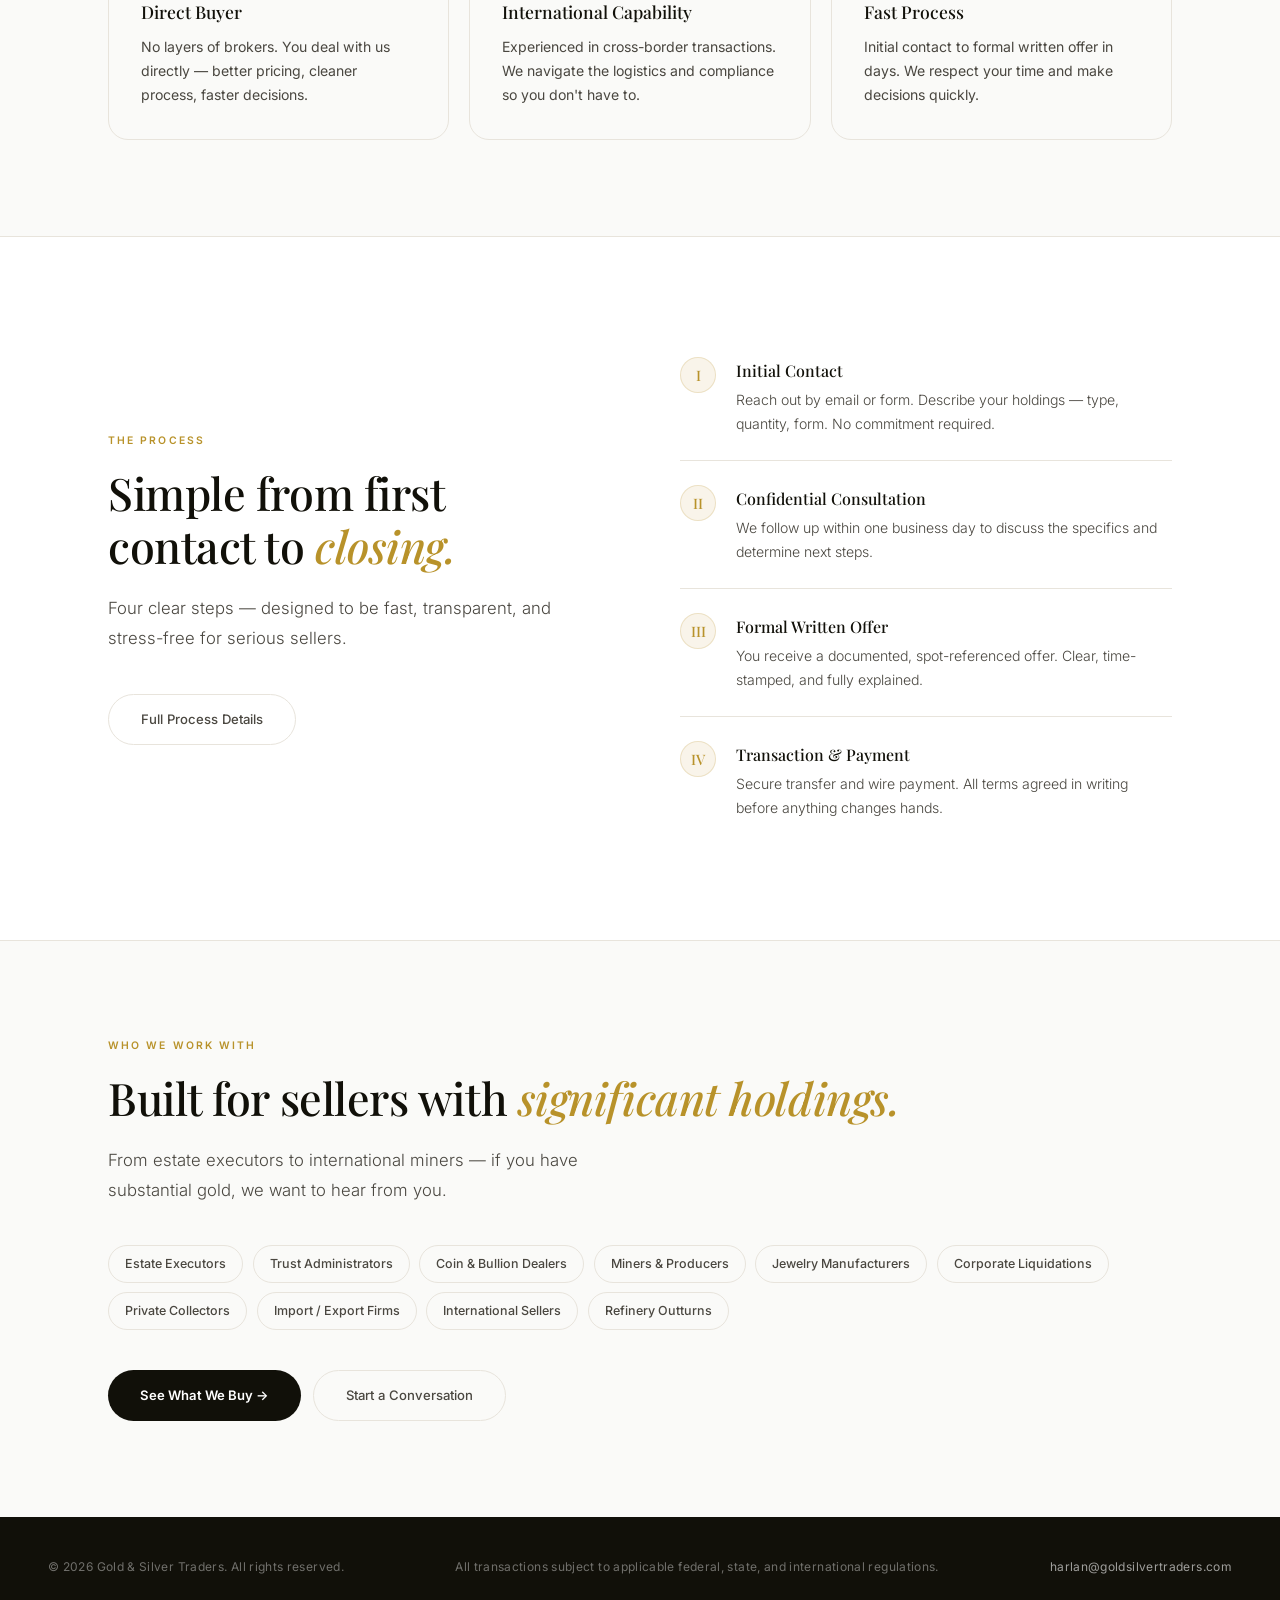
==== commit 9da7bec6: "Add files via upload" ====
--- a/index.html
+++ b/index.html
@@ -12,100 +12,43 @@
   <meta property="og:title" content="Sell Gold in Bulk | Gold & Silver Traders" />
   <meta property="og:description" content="Serious buyers for serious quantities. LBMA spot-referenced pricing, complete confidentiality, international capability." />
   <meta property="og:url" content="https://www.goldsilvertraders.com/" />
-  <meta property="og:site_name" content="Gold & Silver Traders" />
   <script type="application/ld+json">
-  {
-    "@context": "https://schema.org",
-    "@type": "ProfessionalService",
-    "name": "Gold & Silver Traders",
-    "url": "https://www.goldsilvertraders.com",
-    "email": "harlan@goldsilvertraders.com",
-    "description": "Gold & Silver Traders buys large quantities of gold bullion, coins, estate lots, placer gold, and doré from sellers worldwide.",
-    "areaServed": "Worldwide",
-    "serviceType": "Gold Buying and Precious Metals Acquisition"
-  }
+  {"@context":"https://schema.org","@type":"ProfessionalService","name":"Gold & Silver Traders","url":"https://www.goldsilvertraders.com","email":"harlan@goldsilvertraders.com","description":"Bulk gold buyers serving sellers worldwide.","areaServed":"Worldwide","serviceType":"Gold Buying"}
   </script>
-  <!-- Google tag (gtag.js) -->
   <script async src="https://www.googletagmanager.com/gtag/js?id=G-3B2HX35TWG"></script>
-  <script>
-    window.dataLayer = window.dataLayer || [];
-    function gtag(){dataLayer.push(arguments);}
-    gtag("js", new Date());
-    gtag("config", "G-3B2HX35TWG");
-  </script>
+  <script>window.dataLayer=window.dataLayer||[];function gtag(){dataLayer.push(arguments);}gtag('js',new Date());gtag('config','G-3B2HX35TWG');</script>
   <link rel="stylesheet" href="style.css" />
   <style>
-    /* ── HERO ── */
+    /* HERO */
     .hero {
-      min-height: 92vh;
-      display: flex;
+      max-width: 1160px;
+      margin: 0 auto;
+      padding: 7rem 3rem 5rem;
+      display: grid;
+      grid-template-columns: 1.1fr 1fr;
+      gap: 5rem;
       align-items: center;
-      position: relative;
-      overflow: hidden;
-      padding: 6rem 3rem;
-      background: var(--black);
-    }
-
-    .hero-bg {
-      position: absolute;
-      inset: 0;
-      background:
-        radial-gradient(ellipse 60% 60% at 70% 50%, rgba(201,168,76,0.06) 0%, transparent 70%),
-        radial-gradient(ellipse 40% 80% at 100% 0%, rgba(201,168,76,0.04) 0%, transparent 60%);
-    }
-
-    .hero-line {
-      position: absolute;
-      top: 0; bottom: 0;
-      width: 1px;
-      background: linear-gradient(to bottom, transparent, var(--gold-rule), transparent);
-    }
-    .hero-line-1 { right: 33%; }
-    .hero-line-2 { right: 10%; opacity: 0.4; }
-
-    .hero-inner {
-      max-width: 1200px;
-      margin: 0 auto;
-      width: 100%;
-      display: grid;
-      grid-template-columns: 1fr 1fr;
-      gap: 6rem;
-      align-items: center;
-      position: relative;
-      z-index: 1;
     }
 
     .hero-eyebrow {
-      font-family: 'Jost', sans-serif;
-      font-size: 0.62rem;
+      font-size: 0.65rem;
       font-weight: 600;
-      letter-spacing: 0.28em;
+      letter-spacing: 0.22em;
       text-transform: uppercase;
       color: var(--gold);
-      margin-bottom: 2rem;
-      display: flex;
-      align-items: center;
-      gap: 0.75rem;
-    }
-    .hero-eyebrow::before {
-      content: '';
-      display: inline-block;
-      width: 30px;
-      height: 1px;
-      background: var(--gold);
+      margin-bottom: 1.5rem;
     }
 
     .hero h1 {
-      font-family: 'Cormorant', serif;
-      font-size: clamp(3rem, 6vw, 5.5rem);
-      font-weight: 300;
-      color: var(--white);
-      line-height: 1.08;
-      margin-bottom: 2rem;
-      letter-spacing: 0.01em;
-    }
-    .hero h1 em { font-style: italic; color: var(--gold-light); }
-    .hero h1 strong { font-weight: 600; display: block; }
+      font-family: 'Playfair Display', serif;
+      font-size: clamp(3rem, 5.5vw, 5rem);
+      font-weight: 500;
+      color: var(--ink);
+      line-height: 1.1;
+      margin-bottom: 1.75rem;
+      letter-spacing: -0.02em;
+    }
+    .hero h1 em { font-style: italic; color: var(--gold); }
 
     .hero-body {
       font-size: 1.05rem;
@@ -113,71 +56,108 @@
       font-weight: 300;
       line-height: 1.85;
       margin-bottom: 2.5rem;
-      max-width: 440px;
-    }
-
-    .hero-cta-group { display: flex; gap: 1rem; flex-wrap: wrap; }
-
-    /* Stats panel */
-    .hero-panel {
+      max-width: 420px;
+    }
+
+    .hero-cta-group { display: flex; gap: 0.75rem; flex-wrap: wrap; align-items: center; }
+
+    /* Photo card */
+    .hero-img-wrap {
+      position: relative;
+    }
+    .hero-img-wrap img {
+      width: 100%;
+      aspect-ratio: 4/5;
+      object-fit: cover;
+      border-radius: 24px;
+      display: block;
+    }
+    .hero-badge {
+      position: absolute;
+      bottom: 1.5rem;
+      left: 1.5rem;
+      right: 1.5rem;
+      background: rgba(255,255,255,0.95);
+      backdrop-filter: blur(12px);
+      border-radius: 16px;
+      padding: 1.25rem 1.5rem;
+      display: flex;
+      justify-content: space-between;
+      align-items: center;
+      gap: 1rem;
       border: 1px solid var(--border);
-      background: rgba(22,20,12,0.6);
-      backdrop-filter: blur(8px);
-      padding: 2.5rem;
-      display: flex;
-      flex-direction: column;
-      gap: 0;
-    }
-
-    .panel-row {
-      padding: 1.75rem 0;
-      border-bottom: 1px solid var(--border2);
-      display: flex;
-      flex-direction: column;
-      gap: 0.3rem;
-    }
-    .panel-row:first-child { padding-top: 0; }
-    .panel-row:last-child { padding-bottom: 0; border-bottom: none; }
-
-    .panel-num {
-      font-family: 'Cormorant', serif;
-      font-size: 2.8rem;
-      font-weight: 300;
-      color: var(--gold);
+    }
+    .badge-item { display: flex; flex-direction: column; gap: 0.15rem; }
+    .badge-num {
+      font-family: 'Playfair Display', serif;
+      font-size: 1.4rem;
+      font-weight: 500;
+      color: var(--ink);
       line-height: 1;
     }
-
-    .panel-label {
-      font-family: 'Jost', sans-serif;
-      font-size: 0.68rem;
-      font-weight: 500;
-      letter-spacing: 0.12em;
+    .badge-lbl {
+      font-size: 0.6rem;
+      font-weight: 600;
+      letter-spacing: 0.1em;
       text-transform: uppercase;
       color: var(--muted);
     }
-
-    /* Sections */
-    .who-tags {
+    .badge-div { width: 1px; height: 36px; background: var(--border); }
+
+    /* Full-bleed photo section */
+    .photo-strip {
+      width: 100%;
+      height: 55vh;
+      min-height: 380px;
+      object-fit: cover;
+      display: block;
+    }
+
+    /* Two-col layout */
+    .two-col {
+      display: grid;
+      grid-template-columns: 1fr 1fr;
+      gap: 5rem;
+      align-items: center;
+    }
+
+    .process-steps { display: flex; flex-direction: column; gap: 0; }
+    .p-step {
       display: flex;
-      flex-wrap: wrap;
-      gap: 0.6rem;
-      margin-top: 0.5rem;
-    }
-    .tag {
-      border: 1px solid var(--border);
-      padding: 0.4rem 1rem;
-      font-size: 0.75rem;
-      font-weight: 400;
-      letter-spacing: 0.06em;
-      color: var(--text);
-      transition: border-color 0.2s, color 0.2s;
-    }
-    .tag:hover { border-color: var(--gold-rule); color: var(--gold-light); }
+      gap: 1.25rem;
+      align-items: flex-start;
+      padding: 1.5rem 0;
+      border-bottom: 1px solid var(--border);
+    }
+    .p-step:last-child { border-bottom: none; }
+    .p-num {
+      width: 36px; height: 36px;
+      border-radius: 50%;
+      background: var(--gold-pale);
+      border: 1px solid rgba(184,146,42,0.2);
+      display: flex;
+      align-items: center;
+      justify-content: center;
+      font-family: 'Playfair Display', serif;
+      font-size: 0.9rem;
+      font-weight: 500;
+      color: var(--gold);
+      flex-shrink: 0;
+    }
+    .p-content h4 {
+      font-family: 'Playfair Display', serif;
+      font-size: 1rem;
+      font-weight: 500;
+      color: var(--ink);
+      margin-bottom: 0.25rem;
+    }
+    .p-content p { font-size: 0.88rem; color: var(--text); font-weight: 300; line-height: 1.7; }
 
     @media (max-width: 860px) {
-      .hero { min-height: auto; padding: 4rem 1.5rem; }
-      .hero-inner { grid-template-columns: 1fr; gap: 3rem; }
+      .hero { grid-template-columns: 1fr; padding: 4rem 1.5rem 3rem; gap: 3rem; }
       .hero h1 { font-size: 3rem; }
+      .two-col { grid-template-columns: 1fr; gap: 3rem; }
+      .photo-strip { height: 40vw; min-height: 240px; }
     }
   </style>
 </head>
@@ -187,7 +167,7 @@
   <div class="ticker-bar">
     <span class="ticker-label"><span class="ticker-dot"></span> Live Spot</span>
     <div class="ticker-items" id="metals-ticker">
-      <div class="ticker-item"><span class="ticker-metal" style="color:var(--muted)">Loading prices...</span></div>
+      <div class="ticker-item"><span class="ticker-metal" style="color:var(--muted)">Loading…</span></div>
     </div>
   </div>
 
@@ -195,99 +175,135 @@
 
   <!-- HERO -->
   <div class="hero">
-    <div class="hero-bg"></div>
-    <div class="hero-line hero-line-1"></div>
-    <div class="hero-line hero-line-2"></div>
-    <div class="hero-inner">
-      <div>
-        <p class="hero-eyebrow fade-up">Bulk Gold Acquisition Specialists</p>
-        <h1 class="fade-up-2">
-          Serious buyers<br>for <em>serious</em>
-          <strong>quantities of gold.</strong>
-        </h1>
-        <p class="hero-body fade-up-3">Gold & Silver Traders facilitates large-volume gold transactions with speed, discretion, and pricing anchored to live LBMA spot. No middlemen. No lowball offers.</p>
-        <div class="hero-cta-group fade-up-4">
-          <a href="contact.html" class="btn-primary">Get an Offer</a>
-          <a href="how-it-works.html" class="btn-outline">How It Works</a>
-        </div>
-      </div>
-
-      <div class="hero-panel fade-up-2">
-        <div class="panel-row">
-          <div class="panel-num">LBMA</div>
-          <div class="panel-label">Spot-Referenced Pricing</div>
-        </div>
-        <div class="panel-row">
-          <div class="panel-num">100%</div>
-          <div class="panel-label">Confidential Transactions</div>
-        </div>
-        <div class="panel-row">
-          <div class="panel-num">Direct</div>
-          <div class="panel-label">No Middlemen or Brokers</div>
-        </div>
-        <div class="panel-row">
-          <div class="panel-num">Intl.</div>
-          <div class="panel-label">International Capability</div>
-        </div>
-      </div>
-    </div>
+    <div>
+      <p class="hero-eyebrow fade-up">Bulk Gold Acquisition Specialists</p>
+      <h1 class="fade-up-2">We buy gold at <em>serious</em> scale.</h1>
+      <p class="hero-body fade-up-3">Gold & Silver Traders facilitates large-volume gold transactions with speed, discretion, and pricing anchored to live LBMA spot. No middlemen. No lowball offers. No wasted time.</p>
+      <div class="hero-cta-group fade-up-4">
+        <a href="contact.html" class="btn-primary">Get an Offer →</a>
+        <a href="how-it-works.html" class="btn-outline">How It Works</a>
+      </div>
+    </div>
+
+    <div class="hero-img-wrap fade-up-2">
+      <img src="harlan.jpeg" alt="Harlan, founder of Gold & Silver Traders" />
+      <div class="hero-badge">
+        <div class="badge-item">
+          <div class="badge-num">20+</div>
+          <div class="badge-lbl">Years in Gold</div>
+        </div>
+        <div class="badge-div"></div>
+        <div class="badge-item">
+          <div class="badge-num">3</div>
+          <div class="badge-lbl">Continents</div>
+        </div>
+        <div class="badge-div"></div>
+        <div class="badge-item">
+          <div class="badge-num">Direct</div>
+          <div class="badge-lbl">No Middlemen</div>
+        </div>
+      </div>
+    </div>
+  </div>
+
+  <!-- STRIP -->
+  <div class="strip">
+    <strong>Offers priced against the LBMA spot rate</strong> — the global benchmark used by institutions worldwide. &nbsp;
+    <a href="contact.html">Get your offer →</a>
   </div>
 
   <!-- WHY US -->
-  <div style="background: var(--dark); border-top: 1px solid var(--border);">
+  <div style="background: var(--bg); border-top: 1px solid var(--border);">
     <div class="section-inner">
       <p class="section-label">Why Gold & Silver Traders</p>
       <h2>A buyer built for <em>your scale.</em></h2>
       <p class="section-lead">Most gold buyers are set up for small retail. We operate at a different level — designed for bulk sellers who need a knowledgeable, well-capitalized counterparty.</p>
-
       <div class="card-grid">
         <div class="card">
           <p class="card-num">01</p>
           <h3>Live-Spot Pricing</h3>
-          <p>Our offers are based on real-time LBMA market data. You'll know exactly what gold is trading for and how our offer relates to it — no mystery, no games.</p>
+          <p>Anchored to real-time LBMA data. You'll see exactly how the offer is calculated — no mystery, no games.</p>
         </div>
         <div class="card">
           <p class="card-num">02</p>
           <h3>Large Quantities Welcome</h3>
-          <p>We specialize in transactions that exceed what local dealers can handle. Kilos, hundreds of ounces, full estate lots — this is what we do.</p>
+          <p>Kilos, hundreds of ounces, full estate lots — we specialize in the transactions local dealers can't handle.</p>
         </div>
         <div class="card">
           <p class="card-num">03</p>
           <h3>Complete Confidentiality</h3>
-          <p>Every inquiry is handled with full discretion. Significant asset transactions call for privacy, and we protect it absolutely.</p>
+          <p>Every inquiry is handled with full discretion. We protect your privacy absolutely, at every stage.</p>
         </div>
         <div class="card">
           <p class="card-num">04</p>
           <h3>Direct Buyer</h3>
-          <p>You deal directly with us — no layers of brokers taking their cut. Better pricing for you, a cleaner process for everyone.</p>
+          <p>No layers of brokers. You deal with us directly — better pricing, cleaner process, faster decisions.</p>
         </div>
         <div class="card">
           <p class="card-num">05</p>
           <h3>International Capability</h3>
-          <p>We have the relationships and logistics experience to facilitate cross-border transactions compliantly. Geography is rarely a barrier.</p>
+          <p>Experienced in cross-border transactions. We navigate the logistics and compliance so you don't have to.</p>
         </div>
         <div class="card">
           <p class="card-num">06</p>
-          <h3>Fast, Decisive Process</h3>
-          <p>From initial contact to formal written offer in days, not weeks. We respect your time and make decisions quickly.</p>
-        </div>
-      </div>
-    </div>
-  </div>
-
-  <!-- STRIP -->
-  <div class="gold-strip">
-    <strong>Offers priced against the LBMA spot rate</strong> — the global gold pricing benchmark used by institutions worldwide.
+          <h3>Fast Process</h3>
+          <p>Initial contact to formal written offer in days. We respect your time and make decisions quickly.</p>
+        </div>
+      </div>
+    </div>
+  </div>
+
+  <!-- HOW IT WORKS -->
+  <div style="border-top: 1px solid var(--border);">
+    <div class="section-inner">
+      <div class="two-col">
+        <div>
+          <p class="section-label">The Process</p>
+          <h2>Simple from first contact to <em>closing.</em></h2>
+          <p class="section-lead">Four clear steps — designed to be fast, transparent, and stress-free for serious sellers.</p>
+          <a href="how-it-works.html" class="btn-outline">Full Process Details</a>
+        </div>
+        <div class="process-steps">
+          <div class="p-step">
+            <div class="p-num">I</div>
+            <div class="p-content">
+              <h4>Initial Contact</h4>
+              <p>Reach out by email or form. Describe your holdings — type, quantity, form. No commitment required.</p>
+            </div>
+          </div>
+          <div class="p-step">
+            <div class="p-num">II</div>
+            <div class="p-content">
+              <h4>Confidential Consultation</h4>
+              <p>We follow up within one business day to discuss the specifics and determine next steps.</p>
+            </div>
+          </div>
+          <div class="p-step">
+            <div class="p-num">III</div>
+            <div class="p-content">
+              <h4>Formal Written Offer</h4>
+              <p>You receive a documented, spot-referenced offer. Clear, time-stamped, and fully explained.</p>
+            </div>
+          </div>
+          <div class="p-step">
+            <div class="p-num">IV</div>
+            <div class="p-content">
+              <h4>Transaction & Payment</h4>
+              <p>Secure transfer and wire payment. All terms agreed in writing before anything changes hands.</p>
+            </div>
+          </div>
+        </div>
+      </div>
+    </div>
   </div>
 
   <!-- WHO WE SERVE -->
-  <div style="border-top: 1px solid var(--border);">
+  <div style="background: var(--bg); border-top: 1px solid var(--border);">
     <div class="section-inner">
       <p class="section-label">Who We Work With</p>
       <h2>Built for sellers with <em>significant holdings.</em></h2>
-      <p class="section-lead">We work with a wide range of clients who share one thing: substantial gold and a need for a reliable, professional buyer.</p>
-
-      <div class="who-tags">
+      <p class="section-lead">From estate executors to international miners — if you have substantial gold, we want to hear from you.</p>
+      <div class="tag-group">
         <span class="tag">Estate Executors</span>
         <span class="tag">Trust Administrators</span>
         <span class="tag">Coin & Bullion Dealers</span>
@@ -299,16 +315,14 @@
         <span class="tag">International Sellers</span>
         <span class="tag">Refinery Outturns</span>
       </div>
-
-      <div style="margin-top: 3rem; display: flex; gap: 1rem; flex-wrap: wrap;">
-        <a href="what-we-buy.html" class="btn-primary">See What We Buy</a>
+      <div style="margin-top: 2.5rem; display: flex; gap: 0.75rem; flex-wrap: wrap;">
+        <a href="what-we-buy.html" class="btn-primary">See What We Buy →</a>
         <a href="contact.html" class="btn-outline">Start a Conversation</a>
       </div>
     </div>
   </div>
 
   <footer id="site-footer"></footer>
-
   <script src="shared.js"></script>
   <script>renderNav('home'); renderFooter(); renderTicker();</script>
 </body>
--- a/style.css
+++ b/style.css
@@ -1,213 +1,156 @@
-/* ── GOOGLE FONTS ── */
-@import url('https://fonts.googleapis.com/css2?family=Cormorant:ital,wght@0,300;0,400;0,600;1,300;1,400;1,600&family=Jost:wght@300;400;500;600&display=swap');
+@import url('https://fonts.googleapis.com/css2?family=Playfair+Display:ital,wght@0,400;0,500;0,700;1,400;1,500&family=Inter:wght@300;400;500;600&display=swap');
 
 :root {
-  --gold:        #C9A84C;
-  --gold-light:  #E2C06A;
-  --gold-pale:   rgba(201,168,76,0.12);
-  --gold-rule:   rgba(201,168,76,0.25);
-  --black:       #0A0906;
-  --dark:        #111009;
-  --card:        #16140C;
-  --border:      rgba(201,168,76,0.15);
-  --border2:     rgba(255,255,255,0.06);
-  --white:       #F5F0E8;
-  --text:        rgba(245,240,232,0.65);
-  --muted:       rgba(245,240,232,0.38);
+  --gold:       #B8922A;
+  --gold-light: #D4A940;
+  --gold-pale:  #F9F4EA;
+  --white:      #FFFFFF;
+  --bg:         #FAFAF8;
+  --ink:        #111009;
+  --text:       #4A4740;
+  --muted:      #9A9590;
+  --border:     #E8E4DC;
+  --radius:     50px;
 }
 
 *, *::before, *::after { box-sizing: border-box; margin: 0; padding: 0; }
 html { scroll-behavior: smooth; }
 
 body {
-  background: var(--black);
-  color: var(--white);
-  font-family: 'Jost', sans-serif;
+  background: var(--white);
+  color: var(--ink);
+  font-family: 'Inter', sans-serif;
   font-size: 16px;
   line-height: 1.7;
   overflow-x: hidden;
 }
 
-/* ── TICKER BAR ── */
+/* ── TICKER ── */
 .ticker-bar {
-  background: var(--dark);
+  background: var(--white);
   border-bottom: 1px solid var(--border);
-  padding: 0.6rem 3rem;
-  display: flex;
-  align-items: center;
-  gap: 2.5rem;
-  overflow: hidden;
-  position: relative;
-  z-index: 950;
+  padding: 0.55rem 3rem;
+  display: flex;
+  align-items: center;
+  gap: 2rem;
   flex-wrap: wrap;
 }
+.ticker-dot {
+  width: 6px; height: 6px;
+  border-radius: 50%;
+  background: #22C55E;
+  display: inline-block;
+  margin-right: 0.4rem;
+  animation: pulse 2s infinite;
+}
+@keyframes pulse { 0%,100%{opacity:1} 50%{opacity:0.3} }
 
 .ticker-label {
-  font-family: 'Jost', sans-serif;
-  font-size: 0.6rem;
-  font-weight: 600;
-  letter-spacing: 0.2em;
+  font-size: 0.65rem;
+  font-weight: 600;
+  letter-spacing: 0.15em;
   text-transform: uppercase;
-  color: var(--gold);
+  color: var(--muted);
   white-space: nowrap;
   flex-shrink: 0;
 }
-
-.ticker-items {
-  display: flex;
-  gap: 2.5rem;
-  flex-wrap: wrap;
-}
-
-.ticker-item {
-  display: flex;
-  align-items: center;
-  gap: 0.6rem;
-  white-space: nowrap;
-}
-
-.ticker-metal {
-  font-family: 'Jost', sans-serif;
-  font-size: 0.68rem;
-  font-weight: 600;
-  letter-spacing: 0.12em;
-  text-transform: uppercase;
-  color: var(--muted);
-}
-
-.ticker-price {
-  font-family: 'Cormorant', serif;
-  font-size: 1rem;
-  font-weight: 600;
-  color: var(--white);
-}
-
-.ticker-change {
-  font-size: 0.7rem;
-  font-weight: 500;
-  padding: 0.1rem 0.4rem;
-}
-.ticker-change.up   { color: #4ADE80; }
-.ticker-change.down { color: #F87171; }
-
-.ticker-dot {
-  width: 5px; height: 5px;
-  border-radius: 50%;
-  background: var(--gold);
-  animation: pulse 2s infinite;
-  flex-shrink: 0;
-}
-
-@keyframes pulse {
-  0%, 100% { opacity: 1; }
-  50% { opacity: 0.3; }
-}
+.ticker-items { display: flex; gap: 2rem; flex-wrap: wrap; }
+.ticker-item { display: flex; align-items: center; gap: 0.5rem; white-space: nowrap; }
+.ticker-metal { font-size: 0.65rem; font-weight: 600; letter-spacing: 0.1em; text-transform: uppercase; color: var(--muted); }
+.ticker-price { font-family: 'Playfair Display', serif; font-size: 0.95rem; font-weight: 500; color: var(--ink); }
+.ticker-change { font-size: 0.68rem; font-weight: 500; }
+.ticker-change.up { color: #16A34A; }
+.ticker-change.down { color: #DC2626; }
 
 /* ── NAV ── */
 nav {
   position: sticky;
   top: 0;
   z-index: 900;
-  background: rgba(10,9,6,0.92);
-  backdrop-filter: blur(16px);
-  -webkit-backdrop-filter: blur(16px);
+  background: rgba(255,255,255,0.96);
+  backdrop-filter: blur(12px);
   border-bottom: 1px solid var(--border);
   display: flex;
   justify-content: space-between;
   align-items: center;
   padding: 0 3rem;
-  height: 72px;
+  height: 70px;
 }
 
 .nav-logo {
-  font-family: 'Cormorant', serif;
-  font-size: 1.25rem;
-  font-weight: 600;
-  color: var(--white);
-  text-decoration: none;
-  letter-spacing: 0.04em;
+  font-family: 'Playfair Display', serif;
+  font-size: 1.15rem;
+  font-weight: 700;
+  color: var(--ink);
+  text-decoration: none;
+  letter-spacing: 0.01em;
 }
 .nav-logo span { color: var(--gold); }
 
-.nav-links {
-  display: flex;
-  align-items: center;
-  gap: 0;
-  list-style: none;
-}
-
+.nav-links { display: flex; align-items: center; gap: 0.25rem; list-style: none; }
 .nav-links > li { position: relative; }
 
 .nav-links > li > a {
   display: flex;
   align-items: center;
   gap: 0.3rem;
-  padding: 0 1.1rem;
-  height: 72px;
-  font-family: 'Jost', sans-serif;
-  font-size: 0.78rem;
-  font-weight: 500;
-  letter-spacing: 0.08em;
-  text-transform: uppercase;
-  color: var(--text);
-  text-decoration: none;
-  transition: color 0.2s;
+  padding: 0.5rem 0.9rem;
+  font-size: 0.82rem;
+  font-weight: 500;
+  color: var(--text);
+  text-decoration: none;
+  border-radius: var(--radius);
+  transition: background 0.2s, color 0.2s;
   white-space: nowrap;
 }
-.nav-links > li > a:hover,
-.nav-links > li > a.active { color: var(--gold-light); }
+.nav-links > li > a:hover { background: var(--bg); color: var(--ink); }
+.nav-links > li > a.active { color: var(--ink); font-weight: 600; }
 
 .chevron { font-size: 0.5rem; transition: transform 0.2s; }
+.nav-links > li:hover .chevron { transform: rotate(180deg); }
 
 .dropdown {
   position: absolute;
-  top: 100%;
+  top: calc(100% + 8px);
   left: 0;
-  background: var(--card);
+  background: var(--white);
   border: 1px solid var(--border);
+  border-radius: 16px;
   min-width: 200px;
-  box-shadow: 0 24px 48px rgba(0,0,0,0.6);
+  box-shadow: 0 8px 32px rgba(0,0,0,0.1);
   opacity: 0;
   pointer-events: none;
-  transform: translateY(6px);
+  transform: translateY(4px);
   transition: opacity 0.2s, transform 0.2s;
+  overflow: hidden;
+  padding: 0.4rem;
 }
 .nav-links > li:hover .dropdown { opacity: 1; pointer-events: all; transform: translateY(0); }
-.nav-links > li:hover .chevron { transform: rotate(180deg); }
 
 .dropdown a {
   display: block;
-  padding: 0.8rem 1.25rem;
-  font-size: 0.75rem;
-  font-weight: 500;
-  letter-spacing: 0.08em;
-  text-transform: uppercase;
-  color: var(--text);
-  text-decoration: none;
-  border-bottom: 1px solid var(--border2);
+  padding: 0.65rem 1rem;
+  font-size: 0.82rem;
+  font-weight: 500;
+  color: var(--text);
+  text-decoration: none;
+  border-radius: 10px;
   transition: background 0.15s, color 0.15s;
 }
-.dropdown a:last-child { border-bottom: none; }
-.dropdown a:hover { background: var(--gold-pale); color: var(--gold-light); }
-
+.dropdown a:hover { background: var(--bg); color: var(--ink); }
+
+/* CTA button in nav */
 .nav-cta {
-  margin-left: 1.5rem;
-  padding: 0.6rem 1.5rem !important;
-  height: auto !important;
-  background: transparent !important;
-  border: 1px solid var(--gold) !important;
-  color: var(--gold) !important;
-  font-family: 'Jost', sans-serif !important;
-  font-weight: 500 !important;
-  font-size: 0.75rem !important;
-  letter-spacing: 0.1em !important;
-  text-transform: uppercase !important;
-  transition: background 0.2s, color 0.2s !important;
-}
-.nav-cta:hover {
-  background: var(--gold) !important;
-  color: var(--black) !important;
-}
+  margin-left: 0.5rem;
+  padding: 0.6rem 1.4rem !important;
+  background: var(--ink) !important;
+  color: var(--white) !important;
+  border-radius: var(--radius) !important;
+  font-weight: 600 !important;
+  font-size: 0.8rem !important;
+  transition: background 0.2s, transform 0.15s !important;
+}
+.nav-cta:hover { background: var(--gold) !important; transform: translateY(-1px) !important; }
 
 .nav-toggle {
   display: none;
@@ -218,330 +161,334 @@
   gap: 5px;
   padding: 4px;
 }
-.nav-toggle span { display: block; width: 22px; height: 1px; background: var(--white); transition: all 0.2s; }
+.nav-toggle span { display: block; width: 22px; height: 2px; background: var(--ink); }
 
 /* ── BUTTONS ── */
 .btn-primary {
-  display: inline-block;
-  padding: 0.85rem 2.2rem;
+  display: inline-flex;
+  align-items: center;
+  gap: 0.5rem;
+  padding: 0.85rem 2rem;
+  background: var(--ink);
+  color: var(--white);
+  font-family: 'Inter', sans-serif;
+  font-size: 0.82rem;
+  font-weight: 600;
+  text-decoration: none;
+  border-radius: var(--radius);
+  transition: background 0.2s, transform 0.15s;
+}
+.btn-primary:hover { background: var(--gold); transform: translateY(-1px); }
+
+.btn-outline {
+  display: inline-flex;
+  align-items: center;
+  gap: 0.5rem;
+  padding: 0.85rem 2rem;
+  border: 1.5px solid var(--border);
+  color: var(--text);
+  font-family: 'Inter', sans-serif;
+  font-size: 0.82rem;
+  font-weight: 500;
+  text-decoration: none;
+  border-radius: var(--radius);
+  transition: border-color 0.2s, color 0.2s, transform 0.15s;
+}
+.btn-outline:hover { border-color: var(--ink); color: var(--ink); transform: translateY(-1px); }
+
+.btn-gold {
+  display: inline-flex;
+  align-items: center;
+  gap: 0.5rem;
+  padding: 0.85rem 2rem;
   background: var(--gold);
-  color: var(--black);
-  font-family: 'Jost', sans-serif;
-  font-size: 0.75rem;
-  font-weight: 600;
-  letter-spacing: 0.12em;
-  text-transform: uppercase;
-  text-decoration: none;
+  color: var(--white);
+  font-family: 'Inter', sans-serif;
+  font-size: 0.82rem;
+  font-weight: 600;
+  text-decoration: none;
+  border-radius: var(--radius);
   transition: background 0.2s, transform 0.15s;
 }
-.btn-primary:hover { background: var(--gold-light); transform: translateY(-2px); }
-
-.btn-outline {
-  display: inline-block;
-  padding: 0.85rem 2.2rem;
-  border: 1px solid var(--border);
-  color: var(--gold);
-  font-family: 'Jost', sans-serif;
-  font-size: 0.75rem;
-  font-weight: 500;
-  letter-spacing: 0.12em;
-  text-transform: uppercase;
-  text-decoration: none;
-  transition: border-color 0.2s, background 0.2s, transform 0.15s;
-}
-.btn-outline:hover { border-color: var(--gold); background: var(--gold-pale); transform: translateY(-2px); }
-
-/* ── SECTION BASE ── */
+.btn-gold:hover { background: var(--gold-light); transform: translateY(-1px); }
+
+/* ── SECTIONS ── */
 .section-inner {
-  max-width: 1200px;
+  max-width: 1160px;
   margin: 0 auto;
-  padding: 7rem 3rem;
-  position: relative;
-  z-index: 1;
+  padding: 6rem 3rem;
 }
 
 .section-label {
-  font-family: 'Jost', sans-serif;
-  font-size: 0.6rem;
-  font-weight: 600;
-  letter-spacing: 0.28em;
+  font-size: 0.65rem;
+  font-weight: 600;
+  letter-spacing: 0.2em;
   text-transform: uppercase;
   color: var(--gold);
+  margin-bottom: 1rem;
+}
+
+h2 {
+  font-family: 'Playfair Display', serif;
+  font-size: clamp(2rem, 3.5vw, 3rem);
+  font-weight: 500;
+  color: var(--ink);
+  line-height: 1.2;
   margin-bottom: 1.25rem;
-  display: flex;
-  align-items: center;
-  gap: 0.75rem;
-}
-.section-label::before {
-  content: '';
-  display: inline-block;
-  width: 24px;
-  height: 1px;
-  background: var(--gold);
-}
-
-h2 {
-  font-family: 'Cormorant', serif;
-  font-size: clamp(2.4rem, 4vw, 3.5rem);
-  font-weight: 400;
-  color: var(--white);
-  line-height: 1.15;
-  margin-bottom: 1.5rem;
-  letter-spacing: 0.01em;
-}
-h2 em { font-style: italic; color: var(--gold-light); }
+  letter-spacing: -0.01em;
+}
+h2 em { font-style: italic; color: var(--gold); }
 
 .section-lead {
-  font-size: 1rem;
+  font-size: 1.05rem;
   color: var(--text);
   font-weight: 300;
   max-width: 520px;
-  margin-bottom: 3rem;
-  line-height: 1.85;
-}
-
-/* ── CARDS ── */
-.card {
-  background: var(--card);
-  border: 1px solid var(--border2);
-  border-top: 1px solid var(--border);
-  padding: 2.25rem;
-  position: relative;
-  overflow: hidden;
-  transition: border-color 0.3s, transform 0.2s;
-}
-.card:hover { border-color: var(--gold-rule); transform: translateY(-3px); }
-
+  margin-bottom: 2.5rem;
+  line-height: 1.8;
+}
+
+/* ── FEATURE LIST (checkmarks) ── */
+.feature-list {
+  display: flex;
+  flex-direction: column;
+  gap: 1rem;
+  margin-top: 0.5rem;
+}
+.feature-item {
+  display: flex;
+  align-items: flex-start;
+  gap: 0.85rem;
+  font-size: 0.95rem;
+  color: var(--text);
+  line-height: 1.6;
+}
+.feature-icon {
+  width: 22px; height: 22px;
+  border-radius: 50%;
+  background: var(--gold-pale);
+  border: 1px solid rgba(184,146,42,0.25);
+  display: flex;
+  align-items: center;
+  justify-content: center;
+  flex-shrink: 0;
+  margin-top: 1px;
+  font-size: 0.65rem;
+  color: var(--gold);
+}
+
+/* ── CARD GRID ── */
 .card-grid {
   display: grid;
   grid-template-columns: repeat(auto-fit, minmax(260px, 1fr));
-  gap: 1px;
-  background: var(--border2);
-  border: 1px solid var(--border2);
-  margin-top: 3rem;
-}
-.card-grid .card { border: none; }
+  gap: 1.25rem;
+  margin-top: 2.5rem;
+}
+
+.card {
+  background: var(--bg);
+  border: 1px solid var(--border);
+  border-radius: 20px;
+  padding: 2rem;
+  transition: box-shadow 0.2s, transform 0.2s;
+}
+.card:hover { box-shadow: 0 8px 32px rgba(0,0,0,0.07); transform: translateY(-2px); }
 
 .card-num {
-  font-family: 'Jost', sans-serif;
-  font-size: 0.58rem;
-  font-weight: 600;
-  letter-spacing: 0.2em;
+  font-size: 0.62rem;
+  font-weight: 600;
+  letter-spacing: 0.15em;
+  text-transform: uppercase;
   color: var(--gold);
-  margin-bottom: 1.25rem;
+  margin-bottom: 0.85rem;
 }
 .card h3 {
-  font-family: 'Cormorant', serif;
-  font-size: 1.3rem;
-  font-weight: 600;
-  color: var(--white);
-  margin-bottom: 0.6rem;
-}
-.card p { font-size: 0.9rem; color: var(--text); line-height: 1.75; }
-
-/* ── DIVIDER ── */
-.gold-strip {
-  background: var(--dark);
-  border-top: 1px solid var(--border);
+  font-family: 'Playfair Display', serif;
+  font-size: 1.1rem;
+  font-weight: 500;
+  color: var(--ink);
+  margin-bottom: 0.5rem;
+}
+.card p { font-size: 0.88rem; color: var(--text); line-height: 1.7; }
+
+/* ── TAGS ── */
+.tag-group { display: flex; flex-wrap: wrap; gap: 0.6rem; margin-top: 1rem; }
+.tag {
+  border: 1.5px solid var(--border);
+  padding: 0.45rem 1rem;
+  font-size: 0.78rem;
+  font-weight: 500;
+  color: var(--text);
+  border-radius: var(--radius);
+  transition: border-color 0.2s, color 0.2s;
+}
+.tag:hover { border-color: var(--gold); color: var(--gold); }
+
+/* ── DIVIDER STRIP ── */
+.strip {
+  background: var(--gold-pale);
+  border-top: 1px solid rgba(184,146,42,0.15);
+  border-bottom: 1px solid rgba(184,146,42,0.15);
+  padding: 1.5rem 3rem;
+  text-align: center;
+  font-size: 0.9rem;
+  color: var(--text);
+}
+.strip strong { color: var(--ink); font-weight: 600; }
+.strip a { color: var(--gold); text-decoration: none; font-weight: 600; }
+
+/* ── PAGE HERO (inner pages) ── */
+.page-hero {
+  background: var(--bg);
   border-bottom: 1px solid var(--border);
+  padding: 5rem 3rem 4rem;
   text-align: center;
-  padding: 1.5rem 3rem;
-  font-size: 0.88rem;
-  color: var(--text);
-  position: relative;
-  z-index: 1;
-}
-.gold-strip strong { color: var(--gold-light); }
-.gold-strip a { color: var(--gold); text-decoration: none; }
-.gold-strip a:hover { text-decoration: underline; }
-
-/* ── PAGE HERO ── */
-.page-hero {
-  background: var(--dark);
-  border-bottom: 1px solid var(--border);
-  padding: 5rem 3rem 4.5rem;
-  text-align: center;
-  position: relative;
-  overflow: hidden;
-}
-.page-hero::after {
-  content: '';
-  position: absolute;
-  bottom: 0; left: 50%; transform: translateX(-50%);
-  width: 60%; height: 1px;
-  background: linear-gradient(90deg, transparent, var(--gold-rule), transparent);
 }
 .page-hero h1 {
-  font-family: 'Cormorant', serif;
-  font-size: clamp(2.5rem, 6vw, 4.5rem);
-  font-weight: 300;
-  color: var(--white);
+  font-family: 'Playfair Display', serif;
+  font-size: clamp(2.4rem, 5vw, 4rem);
+  font-weight: 500;
+  color: var(--ink);
   margin-bottom: 1rem;
-  letter-spacing: 0.02em;
-  line-height: 1.1;
-}
-.page-hero h1 em { font-style: italic; color: var(--gold-light); }
-.page-hero p {
-  font-size: 1rem;
-  color: var(--text);
-  max-width: 480px;
-  margin: 0 auto;
-  font-weight: 300;
-}
+  line-height: 1.15;
+  letter-spacing: -0.01em;
+}
+.page-hero h1 em { font-style: italic; color: var(--gold); }
+.page-hero p { font-size: 1rem; color: var(--text); max-width: 480px; margin: 0 auto; font-weight: 300; line-height: 1.8; }
 
 /* ── FAQ ── */
-.faq-list { display: flex; flex-direction: column; }
-.faq-item { border-bottom: 1px solid var(--border2); }
+.faq-list { display: flex; flex-direction: column; margin-top: 1.5rem; }
+.faq-item { border-bottom: 1px solid var(--border); }
 .faq-q {
   display: flex;
   justify-content: space-between;
   align-items: center;
-  padding: 1.5rem 0;
-  font-family: 'Cormorant', serif;
-  font-size: 1.15rem;
-  font-weight: 600;
-  color: var(--white);
+  padding: 1.4rem 0;
+  font-family: 'Playfair Display', serif;
+  font-size: 1.05rem;
+  font-weight: 500;
+  color: var(--ink);
   cursor: pointer;
   gap: 1rem;
 }
 .faq-icon {
   flex-shrink: 0;
-  width: 24px; height: 24px;
-  border: 1px solid var(--border);
-  color: var(--gold);
+  width: 28px; height: 28px;
+  border-radius: 50%;
+  border: 1.5px solid var(--border);
+  color: var(--text);
   display: flex;
   align-items: center;
   justify-content: center;
   font-size: 0.9rem;
-  font-family: 'Jost', sans-serif;
-  transition: background 0.2s;
-}
-.faq-item.open .faq-icon { background: var(--gold); color: var(--black); border-color: var(--gold); }
+  font-family: 'Inter', sans-serif;
+  transition: background 0.2s, border-color 0.2s, color 0.2s;
+}
+.faq-item.open .faq-icon { background: var(--ink); border-color: var(--ink); color: var(--white); }
 .faq-a {
   display: none;
-  padding-bottom: 1.5rem;
-  font-size: 0.93rem;
+  padding-bottom: 1.4rem;
+  font-size: 0.95rem;
   color: var(--text);
   line-height: 1.85;
   max-width: 680px;
+  font-weight: 300;
 }
 .faq-item.open .faq-a { display: block; }
 
 /* ── CONTACT ── */
-.contact-grid {
-  display: grid;
-  grid-template-columns: 1fr 1.4fr;
-  gap: 5rem;
-  align-items: start;
-}
-.contact-info p { color: var(--text); font-size: 0.98rem; margin-bottom: 2rem; font-weight: 300; line-height: 1.85; }
+.contact-grid { display: grid; grid-template-columns: 1fr 1.4fr; gap: 5rem; align-items: start; }
+.contact-info p { color: var(--text); font-size: 0.97rem; margin-bottom: 2rem; font-weight: 300; line-height: 1.85; }
 .contact-detail { display: flex; flex-direction: column; gap: 1.5rem; margin-top: 2.5rem; }
-.c-row { display: flex; flex-direction: column; gap: 0.3rem; }
-.c-label {
-  font-family: 'Jost', sans-serif;
-  font-size: 0.6rem;
-  font-weight: 600;
-  letter-spacing: 0.22em;
-  text-transform: uppercase;
-  color: var(--gold);
-}
-.c-value { font-family: 'Cormorant', serif; font-size: 1.1rem; color: var(--white); }
-.c-value a { color: var(--gold-light); text-decoration: none; }
-.c-value a:hover { text-decoration: underline; }
+.c-row { display: flex; flex-direction: column; gap: 0.25rem; }
+.c-label { font-size: 0.62rem; font-weight: 600; letter-spacing: 0.18em; text-transform: uppercase; color: var(--gold); }
+.c-value { font-family: 'Playfair Display', serif; font-size: 1.05rem; color: var(--ink); }
+.c-value a { color: var(--ink); text-decoration: none; }
+.c-value a:hover { color: var(--gold); }
 
 .form-card {
-  background: var(--card);
+  background: var(--bg);
   border: 1px solid var(--border);
+  border-radius: 24px;
   padding: 2.5rem;
 }
 .form-card h3 {
-  font-family: 'Cormorant', serif;
-  font-size: 1.5rem;
-  font-weight: 600;
-  color: var(--white);
+  font-family: 'Playfair Display', serif;
+  font-size: 1.4rem;
+  font-weight: 500;
+  color: var(--ink);
   margin-bottom: 1.75rem;
-  padding-bottom: 1rem;
-  border-bottom: 1px solid var(--border2);
-}
-.form-row { display: flex; flex-direction: column; gap: 1.1rem; }
+  padding-bottom: 1.25rem;
+  border-bottom: 1px solid var(--border);
+}
+.form-row { display: flex; flex-direction: column; gap: 1rem; }
 .form-field { display: flex; flex-direction: column; gap: 0.4rem; }
 
-label {
-  font-family: 'Jost', sans-serif;
-  font-size: 0.6rem;
-  font-weight: 600;
-  letter-spacing: 0.15em;
-  text-transform: uppercase;
-  color: var(--muted);
-}
+label { font-size: 0.65rem; font-weight: 600; letter-spacing: 0.12em; text-transform: uppercase; color: var(--muted); }
 
 input, select, textarea {
-  background: rgba(255,255,255,0.04);
-  border: 1px solid var(--border2);
-  color: var(--white);
-  font-family: 'Jost', sans-serif;
+  background: var(--white);
+  border: 1.5px solid var(--border);
+  color: var(--ink);
+  font-family: 'Inter', sans-serif;
   font-size: 0.95rem;
   padding: 0.75rem 1rem;
+  border-radius: 12px;
   outline: none;
   transition: border-color 0.2s;
   width: 100%;
 }
 input:focus, select:focus, textarea:focus { border-color: var(--gold); }
-select option { background: var(--card); }
-textarea { min-height: 110px; resize: vertical; }
+textarea { min-height: 100px; resize: vertical; }
 
 .form-submit {
   margin-top: 0.5rem;
   width: 100%;
-  padding: 1rem;
-  background: var(--gold);
-  color: var(--black);
+  padding: 0.95rem;
+  background: var(--ink);
+  color: var(--white);
   border: none;
-  font-family: 'Jost', sans-serif;
-  font-size: 0.75rem;
-  font-weight: 600;
-  letter-spacing: 0.12em;
-  text-transform: uppercase;
+  border-radius: var(--radius);
+  font-family: 'Inter', sans-serif;
+  font-size: 0.82rem;
+  font-weight: 600;
   cursor: pointer;
   transition: background 0.2s;
 }
-.form-submit:hover { background: var(--gold-light); }
+.form-submit:hover { background: var(--gold); }
 
 /* ── FOOTER ── */
 footer {
-  background: var(--dark);
-  border-top: 1px solid var(--border);
+  background: var(--ink);
   padding: 2.5rem 3rem;
   display: flex;
   justify-content: space-between;
   align-items: center;
   flex-wrap: wrap;
   gap: 1rem;
-  position: relative;
-  z-index: 1;
-}
-footer p { font-size: 0.75rem; color: var(--muted); letter-spacing: 0.04em; }
-footer a { color: var(--gold); text-decoration: none; }
-footer a:hover { text-decoration: underline; }
+}
+footer p { font-size: 0.75rem; color: rgba(255,255,255,0.4); letter-spacing: 0.03em; }
+footer a { color: rgba(255,255,255,0.6); text-decoration: none; }
+footer a:hover { color: var(--gold); }
 
 /* ── ANIMATIONS ── */
 @keyframes fadeUp {
-  from { opacity: 0; transform: translateY(20px); }
+  from { opacity: 0; transform: translateY(18px); }
   to   { opacity: 1; transform: translateY(0); }
 }
-.fade-up   { animation: fadeUp 0.9s ease forwards; }
-.fade-up-2 { animation: fadeUp 0.9s 0.15s ease forwards; opacity: 0; }
-.fade-up-3 { animation: fadeUp 0.9s 0.3s ease forwards; opacity: 0; }
-.fade-up-4 { animation: fadeUp 0.9s 0.45s ease forwards; opacity: 0; }
+.fade-up   { animation: fadeUp 0.7s ease forwards; }
+.fade-up-2 { animation: fadeUp 0.7s 0.12s ease forwards; opacity: 0; }
+.fade-up-3 { animation: fadeUp 0.7s 0.24s ease forwards; opacity: 0; }
+.fade-up-4 { animation: fadeUp 0.7s 0.36s ease forwards; opacity: 0; }
 
 /* ── RESPONSIVE ── */
 @media (max-width: 860px) {
   nav { padding: 0 1.5rem; }
-  .ticker-bar { padding: 0.6rem 1.5rem; gap: 1.5rem; }
-  .nav-links { display: none; flex-direction: column; position: absolute; top: 72px; left: 0; right: 0; background: var(--dark); border-bottom: 1px solid var(--border); padding: 1rem 0; }
+  .ticker-bar { padding: 0.5rem 1.5rem; }
+  .nav-links { display: none; flex-direction: column; position: absolute; top: 70px; left: 0; right: 0; background: var(--white); border-bottom: 1px solid var(--border); padding: 1rem; gap: 0.25rem; }
   .nav-links.open { display: flex; }
-  .nav-links > li > a { height: auto; padding: 0.75rem 1.5rem; }
-  .dropdown { position: static; opacity: 1; pointer-events: all; transform: none; box-shadow: none; border: none; border-left: 1px solid var(--gold-rule); margin-left: 1.5rem; }
+  .nav-links > li > a { height: auto; }
+  .dropdown { position: static; opacity: 1; pointer-events: all; transform: none; box-shadow: none; padding: 0.25rem 0 0.25rem 1rem; }
   .nav-toggle { display: flex; }
   .section-inner { padding: 4rem 1.5rem; }
   .contact-grid { grid-template-columns: 1fr; gap: 2.5rem; }
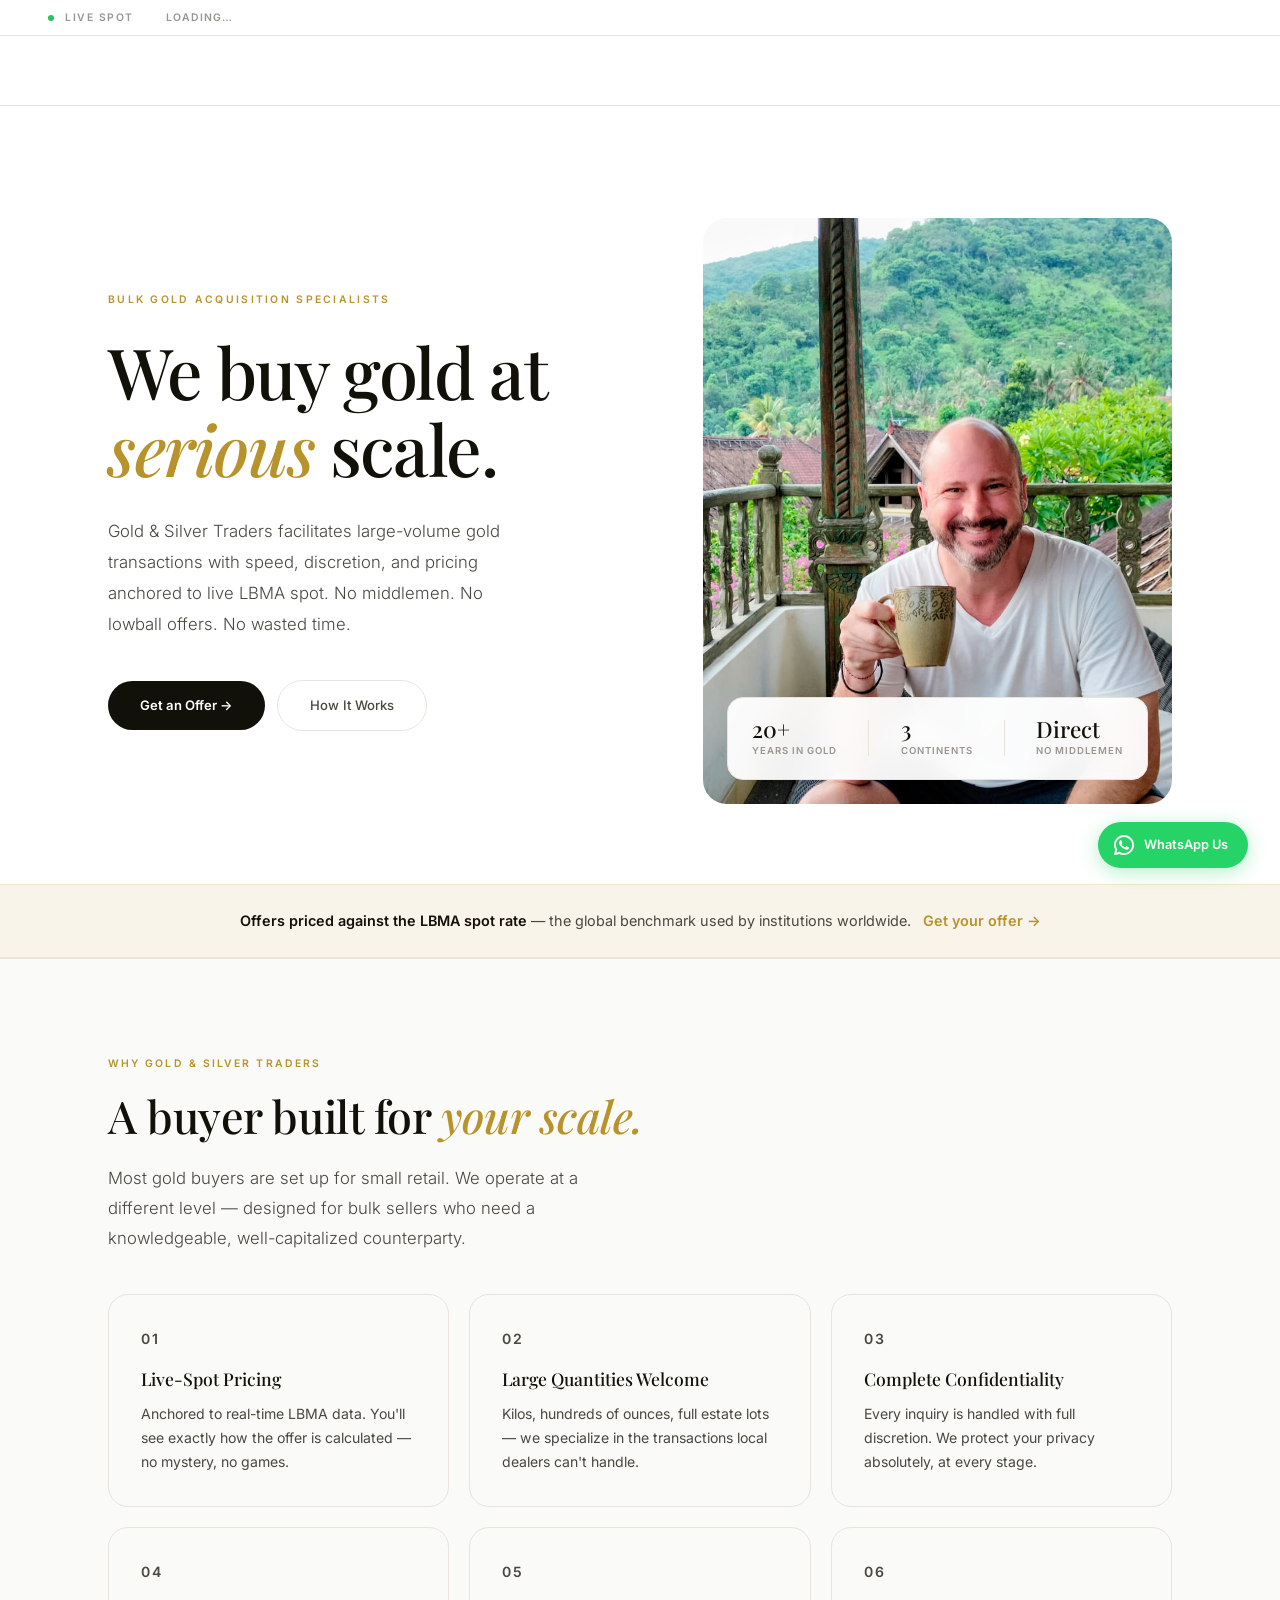
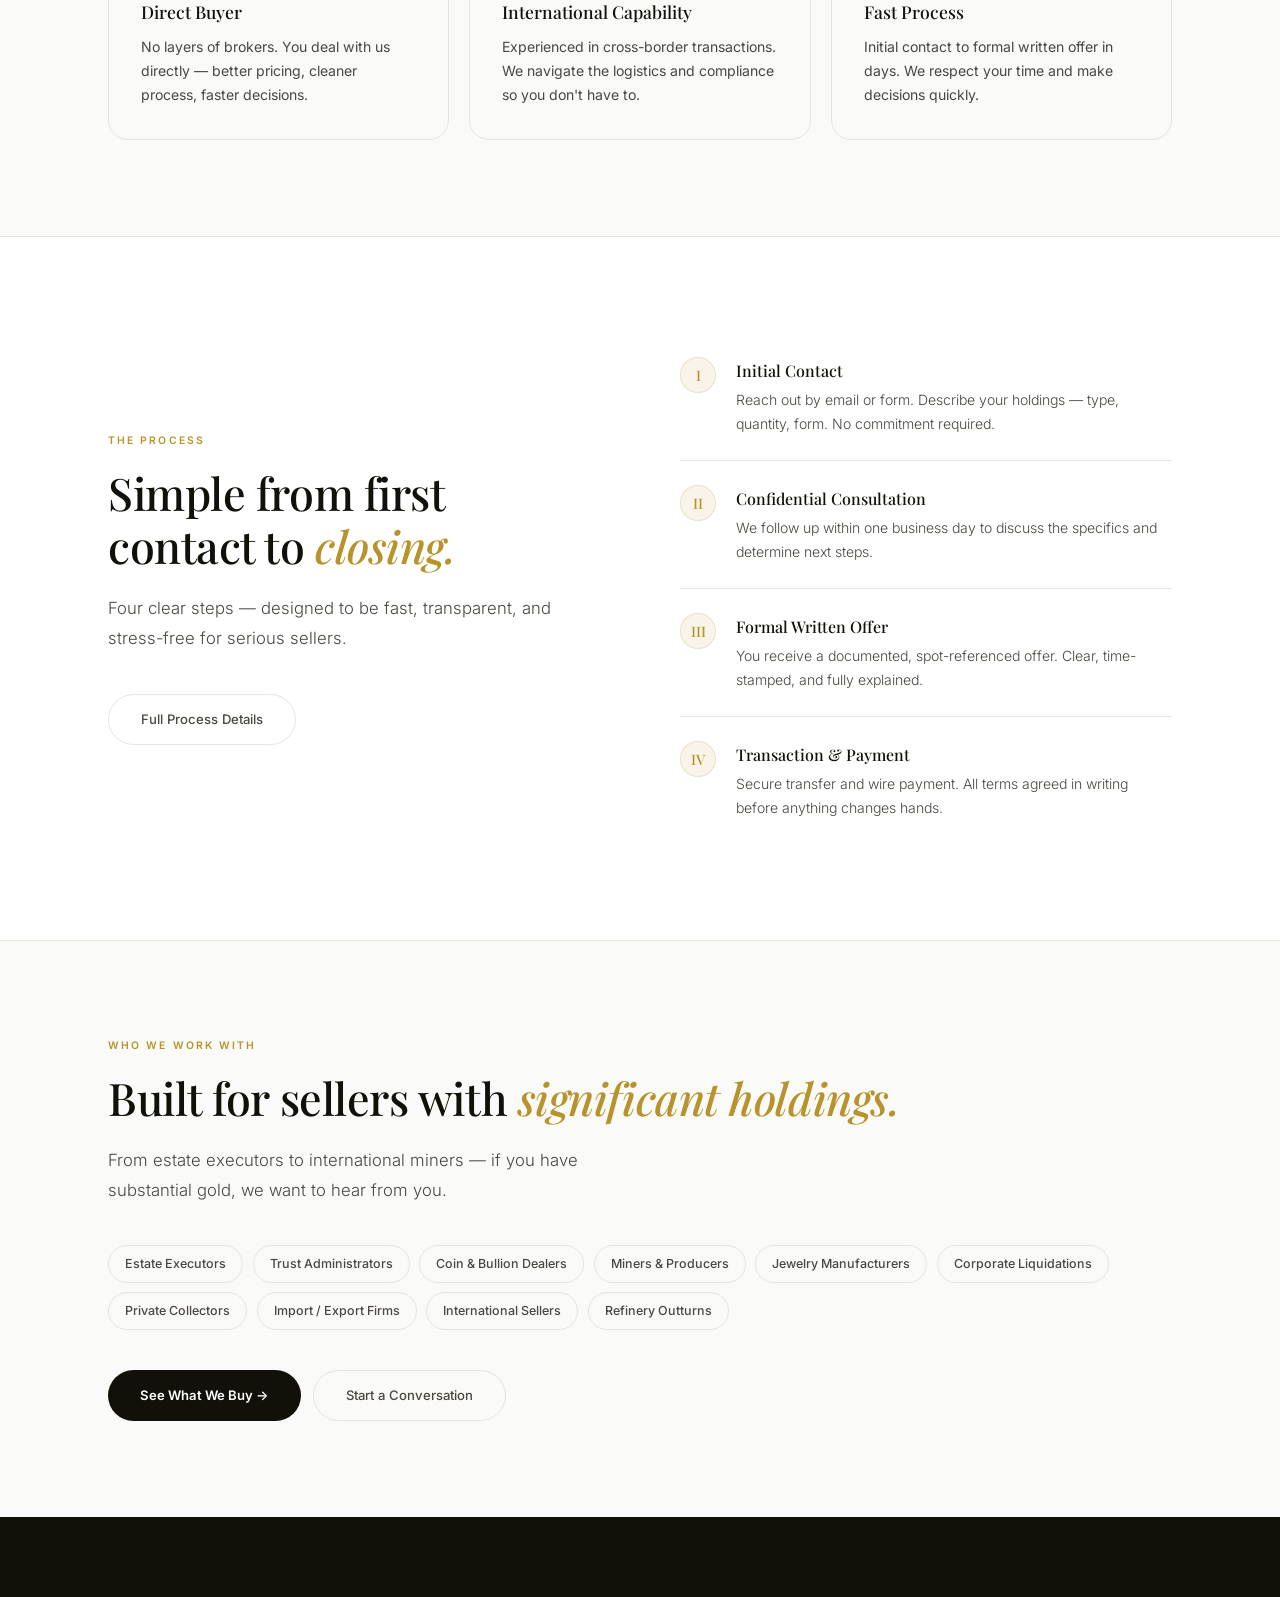
==== commit 27d00442: "Add files via upload" ====
--- a/index.html
+++ b/index.html
@@ -325,5 +325,10 @@
   <footer id="site-footer"></footer>
   <script src="shared.js"></script>
   <script>renderNav('home'); renderFooter(); renderTicker();</script>
+  <!-- WhatsApp Float -->
+  <a href="https://wa.me/14252691221" class="wa-float" target="_blank" rel="noopener" aria-label="Chat on WhatsApp">
+    <svg xmlns="http://www.w3.org/2000/svg" viewBox="0 0 24 24" fill="currentColor"><path d="M17.472 14.382c-.297-.149-1.758-.867-2.03-.967-.273-.099-.471-.148-.67.15-.197.297-.767.966-.94 1.164-.173.199-.347.223-.644.075-.297-.15-1.255-.463-2.39-1.475-.883-.788-1.48-1.761-1.653-2.059-.173-.297-.018-.458.13-.606.134-.133.298-.347.446-.52.149-.174.198-.298.298-.497.099-.198.05-.371-.025-.52-.075-.149-.669-1.612-.916-2.207-.242-.579-.487-.5-.669-.51-.173-.008-.371-.01-.57-.01-.198 0-.52.074-.792.372-.272.297-1.04 1.016-1.04 2.479 0 1.462 1.065 2.875 1.213 3.074.149.198 2.096 3.2 5.077 4.487.709.306 1.262.489 1.694.625.712.227 1.36.195 1.871.118.571-.085 1.758-.719 2.006-1.413.248-.694.248-1.289.173-1.413-.074-.124-.272-.198-.57-.347z"/><path d="M12 0C5.373 0 0 5.373 0 12c0 2.115.549 4.1 1.51 5.833L.057 23.215a.75.75 0 00.928.928l5.382-1.453A11.952 11.952 0 0012 24c6.627 0 12-5.373 12-12S18.627 0 12 0zm0 21.75a9.711 9.711 0 01-4.953-1.354l-.355-.211-3.676.993.992-3.588-.232-.37A9.712 9.712 0 012.25 12C2.25 6.615 6.615 2.25 12 2.25S21.75 6.615 21.75 12 17.385 21.75 12 21.75z"/></svg>
+    <span>WhatsApp Us</span>
+  </a>
 </body>
 </html>
--- a/style.css
+++ b/style.css
@@ -495,3 +495,37 @@
   footer { padding: 2rem 1.5rem; flex-direction: column; align-items: flex-start; }
   .page-hero { padding: 3.5rem 1.5rem 3rem; }
 }
+
+/* ── WHATSAPP FLOAT BUTTON ── */
+.wa-float {
+  position: fixed;
+  bottom: 2rem;
+  right: 2rem;
+  z-index: 9999;
+  display: flex;
+  align-items: center;
+  gap: 0.6rem;
+  background: #25D366;
+  color: #fff;
+  text-decoration: none;
+  padding: 0.75rem 1.25rem 0.75rem 1rem;
+  border-radius: 50px;
+  font-family: 'Inter', sans-serif;
+  font-size: 0.8rem;
+  font-weight: 600;
+  box-shadow: 0 4px 20px rgba(37,211,102,0.35);
+  transition: transform 0.2s, box-shadow 0.2s;
+}
+.wa-float:hover {
+  transform: translateY(-2px);
+  box-shadow: 0 8px 28px rgba(37,211,102,0.45);
+}
+.wa-float svg {
+  width: 20px;
+  height: 20px;
+  flex-shrink: 0;
+}
+@media (max-width: 600px) {
+  .wa-float span { display: none; }
+  .wa-float { padding: 0.85rem; border-radius: 50%; }
+}
